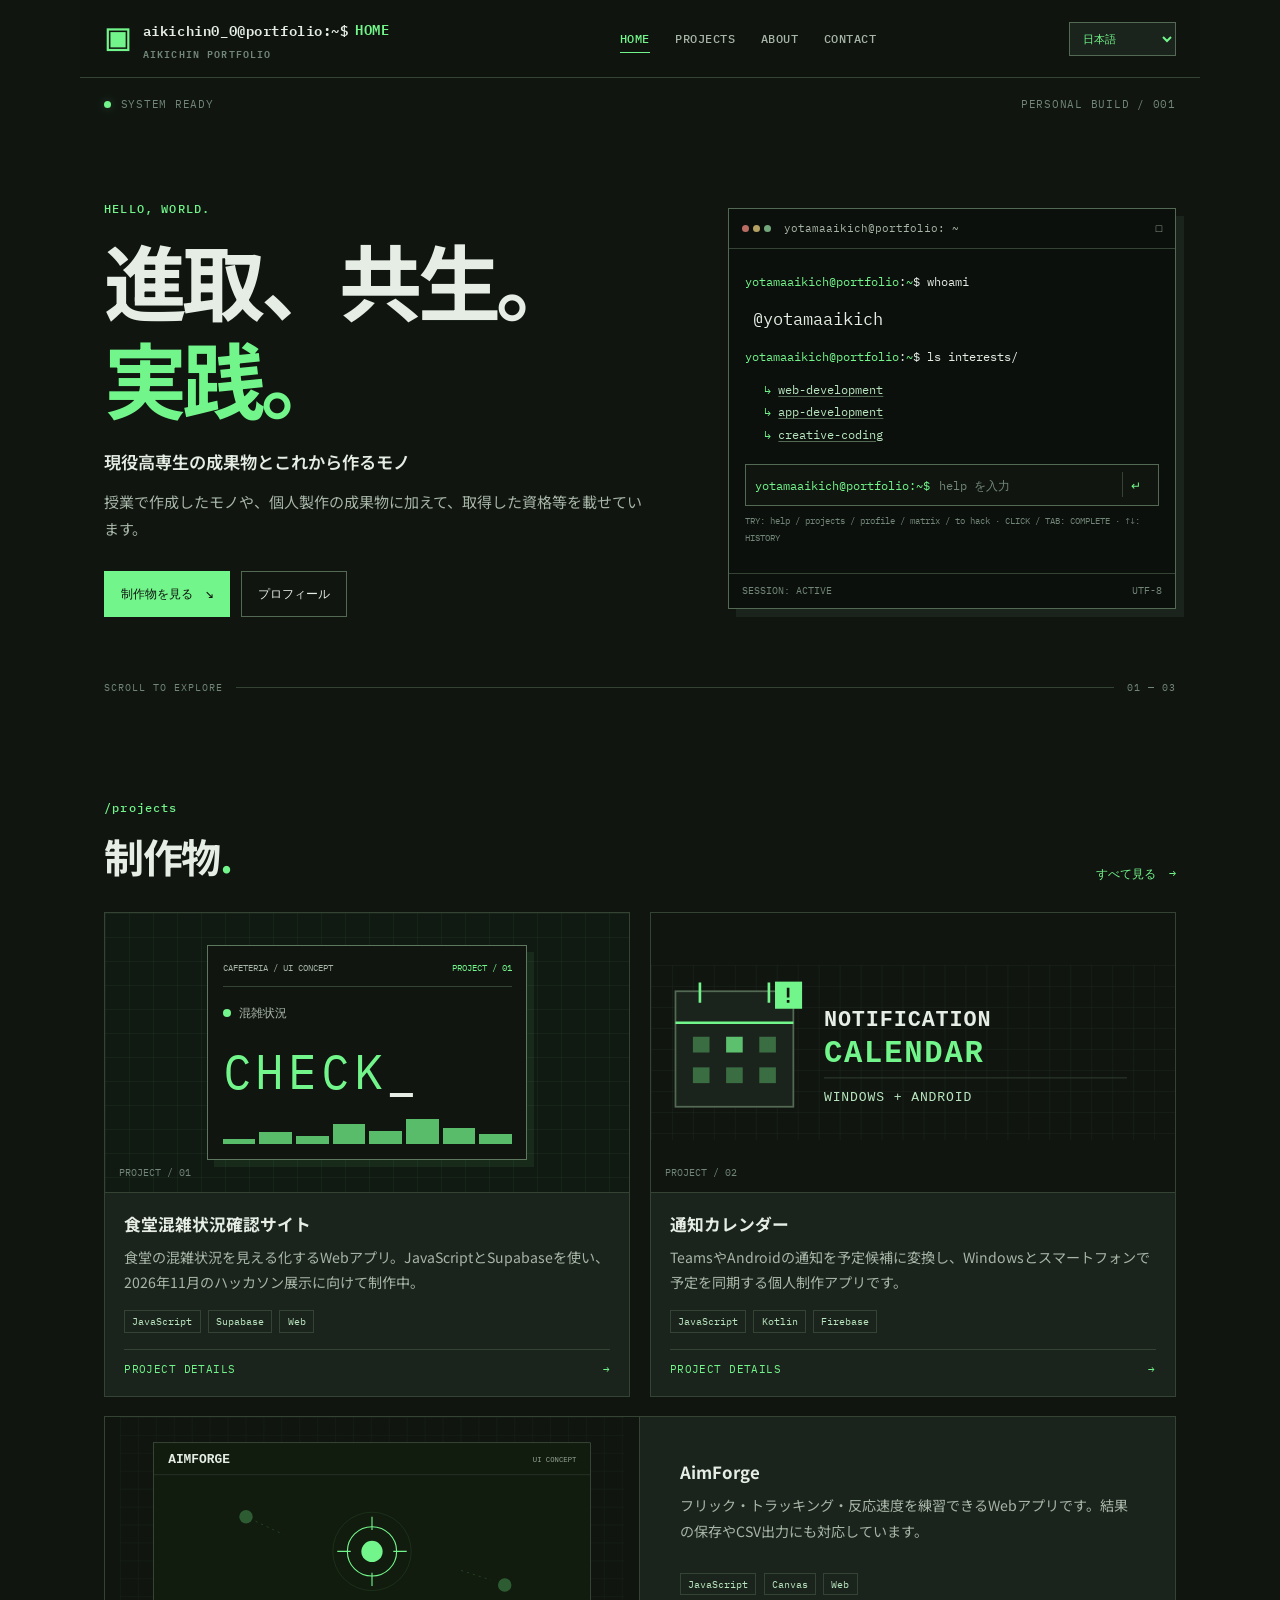
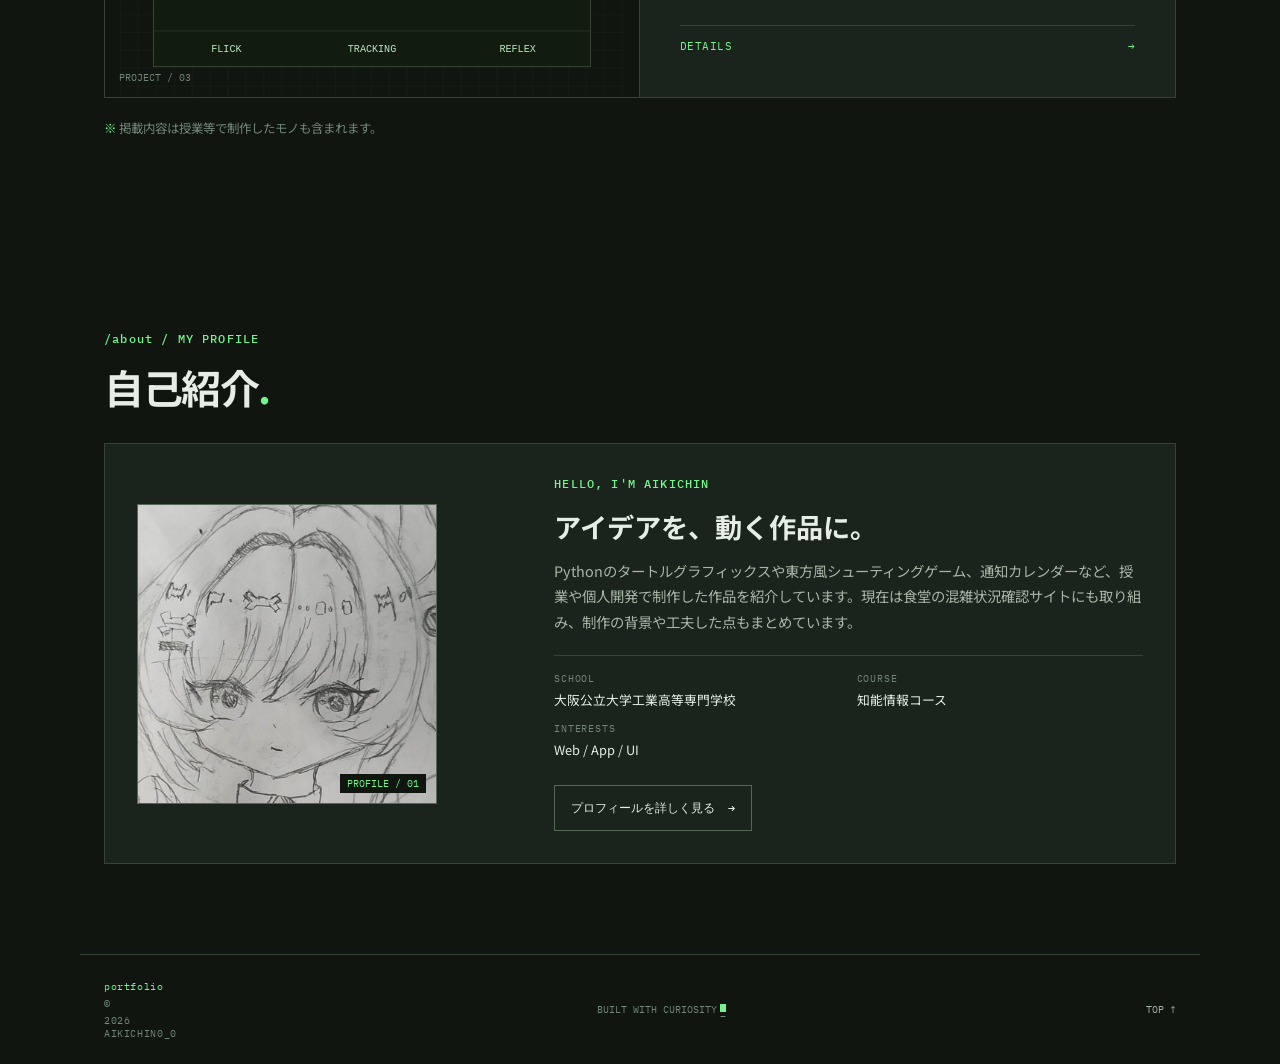
==== index.html @ b062deb5 "Add AimForge project and header command suggestions" ====
<!doctype html>
<html lang="ja">
<head>
  <meta charset="utf-8">
  <meta name="viewport" content="width=device-width, initial-scale=1">
  <meta name="theme-color" content="#101510">
  <meta name="description" content="あいきちんのポートフォリオ。Webサイトやアプリの制作物、プロフィール、これまでの活動を紹介します。">
  <title>HOME — AIKICHIN PORTFOLIO</title>
  <link rel="stylesheet" href="style.css?v=20261024-aimforge-menu1">
  <script src="script.js?v=20261024-aimforge-menu1" defer></script>
</head>
<body>
  <div class="startup-screen" id="startup-screen" aria-label="Windows startup animation" data-no-translate>
    <div class="startup-window">
      <div class="startup-titlebar"><span class="startup-title-icon" aria-hidden="true">▣</span><span>AIKICHIN PORTFOLIO STARTUP</span><span class="startup-title-version">PERSONAL BUILD 001</span></div>
      <div class="startup-content">
        <div class="startup-mark" aria-hidden="true">▣</div>
        <div><p class="startup-heading">Starting Windows<span aria-hidden="true">...</span></p><p class="startup-subheading">INITIALIZING PERSONAL PORTFOLIO</p></div>
      </div>
      <p class="startup-progress-label" role="status" aria-live="polite">Loading profile and projects...</p>
      <div class="startup-progress" role="progressbar" aria-label="Starting the site"><span></span></div>
      <div class="startup-bottom"><span>SYSTEM STARTUP / 001</span><button class="startup-skip" type="button" data-startup-skip>Skip startup</button></div>
    </div>
  </div>
  <a class="skip-link" href="#main">本文へスキップ</a>
  <header class="site-header">
    <div class="brand">
      <a class="brand-mark" href="index.html" aria-label="AIKICHIN PORTFOLIO ホーム">▣</a>
      <div class="brand-text">
        <div class="brand-command-line">
          <a class="brand-prompt" href="index.html">aikichin0_0@portfolio:~$</a>
          <form class="header-command-form" action="projects.html">
            <input class="header-command" name="page" type="text" value="HOME" aria-label="ページ名を入力してEnterで移動" title="HOME / PROJECTS / ABOUT / CONTACT + Enter" autocomplete="off" autocapitalize="none" spellcheck="false" enterkeyhint="go">
            <span class="header-command-feedback" role="status" data-no-translate hidden></span>
          </form>
        </div>
        <a class="brand-sub" href="index.html">AIKICHIN PORTFOLIO</a>
      </div>
    </div>
    <button class="menu-toggle" type="button" aria-expanded="false" aria-controls="site-nav">MENU <span aria-hidden="true">＋</span></button>
    <nav class="site-nav" id="site-nav" aria-label="メインナビゲーション">
      <a class="active" href="index.html">HOME</a>
      <a href="projects.html">PROJECTS</a>
      <a href="about.html">ABOUT</a>
      <a href="contact.html">CONTACT</a>
    </nav>
  </header>

  <main id="main" tabindex="-1">
    <section class="hero section-wrap">
      <div class="hero-meta">
        <span class="status-dot"></span><span>SYSTEM READY</span>
        <span class="meta-spacer"></span><span>PERSONAL BUILD / 001</span>
      </div>
      <div class="hero-grid">
        <div class="hero-copy">
          <p class="eyebrow">HELLO, WORLD.</p>
          <h1>進取、共生。<br><span class="accent">実践。</span></h1>
          <p class="hero-lead">現役高専生の成果物とこれから作るモノ</p>
          <p class="hero-text">授業で作成したモノや、個人製作の成果物に加えて、取得した資格等を載せています。
          </p>
          <div class="hero-actions">
            <a class="button button-primary" href="projects.html">制作物を見る <span aria-hidden="true">↘</span></a>
            <a class="button button-quiet" href="about.html">プロフィール</a>
          </div>
        </div>
        <aside class="terminal-card" aria-label="プロフィール情報">
          <div class="window-bar">
            <span class="window-dots" aria-hidden="true"><i></i><i></i><i></i></span>
            <span>yotamaaikich@portfolio: ~</span>
            <span class="window-symbol">□</span>
          </div>
          <div class="terminal-body">
            <p><span class="prompt">yotamaaikich@portfolio</span>:<span class="path">~</span>$ whoami</p>
            <p class="terminal-output handle-name">@yotamaaikich</p>
            <p><span class="prompt">yotamaaikich@portfolio</span>:<span class="path">~</span>$ ls interests/</p>
            <ul class="terminal-list">
              <li><a href="#project-cafeteria">web-development</a></li>
              <li><a href="#project-notification-calendar">app-development</a></li>
              <li><a href="#profile">creative-coding</a></li>
            </ul>
            <form class="terminal-command" data-terminal-form autocomplete="off">
              <label class="sr-only" for="terminal-command-input">ターミナルコマンド</label>
              <span class="terminal-command-prompt"><span class="prompt">yotamaaikich@portfolio</span>:<span class="path">~</span>$</span>
              <input id="terminal-command-input" class="terminal-input" name="command" type="text" maxlength="24" spellcheck="false" autocapitalize="off" aria-describedby="terminal-command-hint" placeholder="help を入力">
              <button class="terminal-submit" type="submit" aria-label="コマンドを実行">↵</button>
            </form>
            <p class="terminal-command-hint" id="terminal-command-hint">TRY: help / projects / profile / matrix / to hack · CLICK / TAB: COMPLETE · ↑↓: HISTORY</p>
            <div class="terminal-response" data-terminal-response aria-live="polite" aria-atomic="true" hidden></div>
          </div>
          <div class="terminal-foot"><span>SESSION: ACTIVE</span><span>UTF-8</span></div>
        </aside>
      </div>
      <div class="hero-bottomline"><span>SCROLL TO EXPLORE</span><span class="line"></span><span>01 — 03</span></div>
    </section>

    <section class="section-wrap section-block" id="projects">
      <div class="section-heading">
        <div><p class="eyebrow">/projects</p><h2>制作物<span class="heading-period">.</span></h2></div>
        <a class="text-link" href="projects.html">すべて見る <span aria-hidden="true">→</span></a>
      </div>
      <div class="project-grid">
        <article class="project-card" id="project-cafeteria">
          <a class="project-visual visual-cafeteria" href="project-cafeteria.html" aria-label="食堂混雑状況確認サイトの詳細">
            <div class="mini-window">
              <div class="mini-window-top"><span>CAFETERIA / UI CONCEPT</span><span>PROJECT / 01</span></div>
              <div class="mini-status"><span class="mini-light"></span><span>混雑状況</span></div>
              <div class="mini-big">CHECK<span>_</span></div>
              <div class="mini-bars"><i></i><i></i><i></i><i></i><i></i><i></i><i></i><i></i></div>
            </div>
            <span class="visual-index">PROJECT / 01</span>
          </a>
          <div class="project-card-body">
            <div class="card-title-row"><h3>食堂混雑状況確認サイト</h3></div>
            <p>食堂の混雑状況を見える化するWebアプリ。JavaScriptとSupabaseを使い、2026年11月のハッカソン展示に向けて制作中。</p>
            <div class="tag-row"><span>JavaScript</span><span>Supabase</span><span>Web</span></div>
            <a class="card-more" href="project-cafeteria.html">PROJECT DETAILS <span aria-hidden="true">→</span></a>
          </div>
        </article>
        <article class="project-card" id="project-notification-calendar">
          <a class="project-visual visual-notification-calendar" href="project-notification-calendar.html" aria-label="通知カレンダーの詳細">
            <picture class="notification-calendar-picture">
              <source media="(max-width: 560px)" srcset="images/notification-calendar-card-mobile.svg">
              <img class="notification-calendar-art" src="images/notification-calendar-card.svg?v=pc2" alt="Teams・Chrome・Androidの通知から予定候補を作り、PCとスマートフォンで同期する通知カレンダー">
            </picture>
            <span class="visual-index">PROJECT / 02</span>
          </a>
          <div class="project-card-body">
            <div class="card-title-row"><h3>通知カレンダー</h3></div>
            <p>TeamsやAndroidの通知を予定候補に変換し、Windowsとスマートフォンで予定を同期する個人制作アプリです。</p>
            <div class="tag-row"><span>JavaScript</span><span>Kotlin</span><span>Firebase</span></div>
            <a class="card-more" href="project-notification-calendar.html">PROJECT DETAILS <span aria-hidden="true">→</span></a>
          </div>
        </article>
        <article class="project-card featured-project" id="project-aimforge">
          <a class="project-visual visual-aimforge" href="project-aimforge.html" aria-label="AimForgeの詳細">
            <img class="aimforge-art" src="images/aimforge.svg" alt="的と照準、3つの練習モードを示すAimForgeのSVGイメージ">
            <span class="visual-index">PROJECT / 03</span>
          </a>
          <div class="project-card-body"><div class="card-title-row"><h3>AimForge</h3></div><p>フリック・トラッキング・反応速度を練習できるWebアプリです。結果の保存やCSV出力にも対応しています。</p><div class="tag-row"><span>JavaScript</span><span>Canvas</span><span>Web</span></div><a class="card-more" href="project-aimforge.html">DETAILS <span aria-hidden="true">→</span></a></div>
        </article>
      </div>
      <p class="note-line"><span aria-hidden="true">※</span> 掲載内容は授業等で制作したモノも含まれます。</p>
    </section>

    <section class="section-wrap section-block profile-summary" id="profile">
      <div class="section-heading"><div><p class="eyebrow">/about / MY PROFILE</p><h2>自己紹介<span class="heading-period">.</span></h2></div></div>
      <div class="profile-card">
        <div class="profile-card-avatar"><img src="images/profile-icon.jpg" alt="あいきちのプロフィールアイコン"><span>PROFILE / 01</span></div>
        <div class="profile-card-content">
          <p class="eyebrow">HELLO, I'M AIKICHIN</p>
          <h3>アイデアを、動く作品に。</h3>
          <p>Pythonのタートルグラフィックスや東方風シューティングゲーム、通知カレンダーなど、授業や個人開発で制作した作品を紹介しています。現在は食堂の混雑状況確認サイトにも取り組み、制作の背景や工夫した点もまとめています。</p>
          <dl class="profile-facts">
            <div><dt>SCHOOL</dt><dd>大阪公立大学工業高等専門学校</dd></div>
            <div><dt>COURSE</dt><dd>知能情報コース</dd></div>
            <div><dt>INTERESTS</dt><dd>Web / App / UI</dd></div>
          </dl>
          <a class="button button-outline" href="about.html">プロフィールを詳しく見る <span aria-hidden="true">→</span></a>
        </div>
      </div>
    </section>
  </main>

  <footer class="site-footer">
    <a class="footer-brand" href="index.html">portfolio<span>© <span data-year></span> AIKICHIN0_0</span></a>
    <p>BUILT WITH CURIOSITY<span class="footer-cursor">_</span></p>
    <a href="#main" class="back-top">TOP ↑</a>
  </footer>
</body>
</html>
---- style.css ----
@import url('https://fonts.googleapis.com/css2?family=IBM+Plex+Mono:wght@400;500;600;700&family=Noto+Sans+JP:wght@400;500;600;700&display=swap');

:root {
  color-scheme: dark;
  --bg: #101510;
  --panel: #1b241c;
  --panel-raised: #202b21;
  --line: #344334;
  --line-bright: #536953;
  --green: #72f58a;
  --green-soft: #b9e6bf;
  --text: #e5ede5;
  --muted: #a7b5a7;
  --dim: #718678;
  --mono: "IBM Plex Mono", "Consolas", monospace;
  --sans: "Noto Sans JP", system-ui, sans-serif;
  --max: 1120px;
}
* { box-sizing: border-box; }
html { scroll-behavior: smooth; scroll-padding-top: var(--header-offset, 90px); }
body { margin: 0; background: var(--bg); color: var(--text); font-family: var(--sans); line-height: 1.8; font-size: 16px; }
a { color: inherit; text-decoration: none; }
a:focus-visible, button:focus-visible { outline: 2px solid var(--green); outline-offset: 4px; }
::selection { background: var(--green); color: var(--bg); }
.skip-link { position: absolute; left: 1rem; top: -100px; z-index: 200; background: var(--green); color: var(--bg); padding: .5rem .8rem; }
.skip-link:focus-visible { top: 1rem; }
.sr-only { position: absolute; width: 1px; height: 1px; padding: 0; margin: -1px; overflow: hidden; clip: rect(0, 0, 0, 0); white-space: nowrap; border: 0; }
.site-header { position: sticky; top: 0; z-index: 100; min-height: 78px; max-width: var(--max); margin: 0 auto; padding: 1rem 24px; display: flex; align-items: center; justify-content: space-between; gap: 2rem; border-bottom: 1px solid var(--line); background: #101510f5; backdrop-filter: blur(12px); }
.brand { display: inline-flex; align-items: center; gap: .7rem; font: 600 .9rem/1.25 var(--mono); letter-spacing: .04em; white-space: nowrap; }
.brand-mark { color: var(--green); font-size: 1.7rem; }
.brand-sub { display: block; margin-top: .35rem; color: var(--dim); font-size: .6rem; letter-spacing: .12em; }
.brand-text { min-width: 0; }
.brand-command-line { display: flex; align-items: center; gap: .45em; }
.brand-prompt { flex-shrink: 0; }
.header-command-form { position: relative; min-width: 0; margin: 0; }
.header-command { display: block; width: 9ch; min-width: 0; max-width: 100%; padding: .15em 0; border: 0; border-bottom: 1px solid transparent; border-radius: 0; background: transparent; color: var(--green); caret-color: var(--green); font: inherit; letter-spacing: inherit; text-transform: uppercase; }
.header-command:hover { border-bottom-color: var(--line-bright); }
.header-command:focus { outline: 0; border-bottom-color: var(--green); }
.header-command[aria-invalid="true"] { border-bottom-color: #ff8585; }
.header-command-feedback { position: absolute; top: calc(100% + .6rem); right: 0; z-index: 1; width: min(260px, 60vw); padding: .7rem; border: 1px solid var(--line-bright); background: var(--bg); color: var(--text); font: .7rem/1.6 var(--mono); white-space: normal; overflow-wrap: anywhere; }
.header-command-panel { position: absolute; top: 100%; inset-inline: 0; padding: .85rem 1rem .65rem; border: 1px solid var(--line-bright); background: var(--bg); box-shadow: 0 12px 24px #0005; }
.header-command-panel[hidden] { display: none; }
.header-command-list { display: grid; grid-template-columns: repeat(4, minmax(0, 1fr)); gap: .45rem; max-height: min(300px, 45dvh); overflow-y: auto; }
.header-command-option { min-width: 0; min-height: 44px; padding: .7rem; text-align: left; border: 1px solid var(--line); background: var(--panel); color: var(--green-soft); cursor: pointer; font: .75rem var(--mono); overflow-wrap: anywhere; }
.header-command-option:hover, .header-command-option[aria-selected="true"] { border-color: var(--green); color: var(--green); background: #243527; }
.header-command-tip { margin: .6rem 0 0; color: var(--dim); font: .6rem var(--mono); }
.header-command-empty { margin: .25rem 0; color: var(--muted); font: .75rem/1.6 var(--mono); }
.visual-aimforge { width: 100%; min-width: 0; padding: 0; background: var(--bg); }
.aimforge-art { position: absolute; inset: 0; display: block; width: 100%; height: 100%; object-fit: contain; }
.aimforge-preview { margin: 0; min-width: 0; }
.aimforge-preview img { display: block; width: 100%; height: auto; border: 1px solid var(--line); }
.aimforge-preview figcaption { margin-top: .6rem; color: var(--dim); font-size: .75rem; }
@media (max-width: 560px) { .header-command-list { grid-template-columns: repeat(2, minmax(0, 1fr)); } }
.site-nav { display: flex; align-items: center; gap: clamp(.8rem, 2vw, 1.8rem); }
.site-nav a { color: var(--muted); font: 500 .73rem var(--mono); letter-spacing: .04em; padding: .4rem 0; border-bottom: 1px solid transparent; }
.site-nav a:hover, .site-nav a.active { color: var(--green); border-color: var(--green); }
.menu-toggle { display: none; }
.section-wrap { width: min(var(--max), 100%); margin-inline: auto; padding-inline: 24px; }
.hero { padding-top: 1.2rem; }
.hero-meta, .page-meta { display: flex; align-items: center; gap: .6rem; color: var(--dim); font: .68rem var(--mono); letter-spacing: .07em; }
.status-dot { width: 7px; height: 7px; border-radius: 50%; background: var(--green); box-shadow: 0 0 10px #72f58a45; }
.meta-spacer { flex: 1; }
.hero-grid { display: grid; grid-template-columns: 1.1fr .9fr; gap: clamp(2rem, 6vw, 5rem); align-items: center; padding: clamp(3rem, 7vw, 6rem) 0 4rem; }
.eyebrow { color: var(--green); font: 500 .73rem var(--mono); letter-spacing: .1em; margin: 0 0 .9rem; }
h1, h2, h3, p { margin-top: 0; }
h1 { margin-bottom: 1.2rem; font-size: clamp(2.8rem, 6.5vw, 5.2rem); line-height: 1.18; letter-spacing: -.055em; font-weight: 700; }
h2 { font-size: clamp(1.7rem, 3.5vw, 2.5rem); line-height: 1.35; letter-spacing: -.035em; margin-bottom: 1rem; }
h3 { font-size: 1.05rem; line-height: 1.5; margin-bottom: .6rem; }
.accent, .heading-period { color: var(--green); }
.hero-lead { font-size: 1.08rem; font-weight: 600; margin-bottom: .7rem; }
.hero-text { max-width: 34rem; color: var(--muted); font-size: .94rem; }
.hero-actions { display: flex; flex-wrap: wrap; gap: .7rem; margin-top: 1.8rem; }
.button { display: inline-flex; align-items: center; justify-content: center; gap: .8rem; min-height: 46px; padding: .65rem 1rem; border: 1px solid var(--line-bright); font: 500 .78rem var(--mono); transition: background .18s ease, color .18s ease, border-color .18s ease; }
.button-primary { color: var(--bg); background: var(--green); border-color: var(--green); }
.button-primary:hover { background: var(--green-soft); }
.button-quiet:hover, .button-outline:hover { color: var(--green); border-color: var(--green); }
.button-outline { white-space: nowrap; }
.terminal-card { position: relative; overflow: hidden; border: 1px solid var(--line-bright); background: #0c100d; box-shadow: 8px 8px 0 #1b241c; font-family: var(--mono); font-size: .77rem; }
.window-bar { min-height: 40px; display: flex; align-items: center; gap: .8rem; padding: .5rem .8rem; border-bottom: 1px solid var(--line); color: var(--muted); font-size: .67rem; }
.window-dots { display: flex; gap: 4px; }
.window-dots i { display: block; width: 7px; height: 7px; border-radius: 50%; background: var(--line-bright); }
.window-dots i:first-child { background: #b96c62; }
.window-dots i:nth-child(2) { background: #b5a263; }
.window-dots i:nth-child(3) { background: #72a77c; }
.window-symbol { margin-left: auto; }
.terminal-body { padding: 1.3rem 1rem 1rem; min-height: 235px; }
.terminal-body p { margin-bottom: .7rem; overflow-wrap: anywhere; }
.prompt, .path { color: var(--green); }
.terminal-output { padding-left: .5rem; color: var(--text); font-size: 1.05rem; }
.terminal-list { list-style: none; margin: .3rem 0 1.2rem; padding-left: 1.2rem; color: var(--muted); }
.terminal-list li::before { content: "↳ "; color: var(--green); }
.terminal-list a { color: var(--green-soft); text-decoration: underline; text-decoration-color: var(--line-bright); text-underline-offset: .2em; }
.terminal-list a:hover { color: var(--green); text-decoration-color: var(--green); }
.terminal-command { display: flex; align-items: center; gap: .55rem; min-width: 0; margin: 0; padding: .4rem .55rem; border: 1px solid var(--line-bright); background: #101510; color: var(--green); white-space: nowrap; transition: border-color .18s ease, box-shadow .18s ease; }
.terminal-command:focus-within { border-color: var(--green); box-shadow: 0 0 0 2px #72f58a18; }
.terminal-command-prompt { flex: 0 0 auto; }
.terminal-input { flex: 1; width: 1ch; min-width: 0; padding: .15rem 0; border: 0; border-radius: 0; outline: 0; background: transparent; color: var(--text); font: inherit; caret-color: var(--green); }
.terminal-input::placeholder { color: var(--dim); opacity: 1; }
.terminal-submit { flex: 0 0 auto; min-width: 1.7rem; padding: .1rem .3rem; border: 0; border-left: 1px solid var(--line); background: transparent; color: var(--green); font: inherit; cursor: pointer; }
.terminal-submit:hover { color: var(--text); background: #72f58a16; }
.terminal-command-hint { margin: .45rem 0 0; color: var(--dim); font-size: .58rem; }
.terminal-command-suggestions { display: flex; flex-wrap: wrap; gap: .35rem; margin-top: .35rem; padding: .45rem .6rem; border-left: 1px solid var(--line-bright); background: #101510; color: var(--green-soft); font: .62rem/1.6 var(--mono); overflow-wrap: anywhere; }
.terminal-command-suggestions[hidden] { display: none; }
.terminal-suggestion-option { padding: .25rem .45rem; border: 1px solid var(--line); background: #0c100d; color: var(--green-soft); font: inherit; cursor: pointer; }
.terminal-suggestion-option:hover, .terminal-suggestion-option:focus-visible, .terminal-suggestion-option[aria-current="true"] { border-color: var(--green); color: var(--green); background: #72f58a12; }
.terminal-response { margin-top: .55rem; color: var(--green-soft); font-size: .68rem; }
.terminal-response p { margin: .2rem 0; }
.terminal-response .terminal-echo { color: var(--dim); }
.terminal-response .terminal-result-line { animation: terminal-output-in .28s ease-out both; }
.terminal-command input:disabled, .terminal-command button:disabled { opacity: .55; cursor: wait; }
.terminal-card.is-matrix { box-shadow: 0 0 0 1px var(--green), 0 0 24px #72f58a55, 8px 8px 0 #1b241c; animation: terminal-flicker .12s steps(2, end) 5; }
.terminal-card.is-matrix::after { content: ""; position: absolute; z-index: 2; inset: 0 0 auto; height: 22%; pointer-events: none; background: linear-gradient(transparent, #72f58a35, transparent); animation: terminal-scan .9s linear; }
.terminal-jump-highlight { outline: 1px solid var(--green); outline-offset: 4px; animation: terminal-target-pulse 1.4s ease-out both; }
.scroll-progress { position: fixed; z-index: 950; inset: 0 auto auto 0; width: 100%; height: 3px; transform: scaleX(0); transform-origin: left center; background: var(--green); box-shadow: 0 0 10px #72f58a99; opacity: 0; pointer-events: none; transition: opacity .18s ease; }
.scroll-progress.is-visible { opacity: 1; }
.reveal-on-scroll { opacity: 0; transform: translateY(18px); transition: opacity .62s ease var(--reveal-delay, 0ms), transform .62s cubic-bezier(.2,.7,.2,1) var(--reveal-delay, 0ms); }
.reveal-on-scroll.is-revealed { opacity: 1; transform: translateY(0); }
@keyframes terminal-output-in { from { opacity: 0; transform: translateY(4px); } to { opacity: 1; transform: translateY(0); } }
@keyframes terminal-flicker { 50% { opacity: .72; } }
@keyframes terminal-scan { to { transform: translateY(460%); } }
@keyframes terminal-target-pulse { 0% { box-shadow: 0 0 0 0 #72f58a55; } 100% { box-shadow: 0 0 0 18px transparent; } }
.developer-simulation { position: fixed; z-index: 1200; inset: 0; display: grid; place-items: stretch; padding: 0; overflow: auto; background: #030805f5; color: #9dffae; font: clamp(.72rem, 1.2vw, .92rem)/1.7 var(--mono); animation: dev-overlay-in .2s ease-out both; }
.developer-simulation::after { content: ""; position: absolute; inset: 0; pointer-events: none; opacity: .13; background: repeating-linear-gradient(to bottom, transparent 0 3px, #72f58a 4px); }
.developer-simulation-window { position: relative; display: flex; flex-direction: column; width: 100%; min-height: 100vh; min-height: 100svh; border: 1px solid #72f58a66; background: radial-gradient(ellipse at 50% 45%, #102115 0%, #07100a 72%); box-shadow: inset 0 0 100px #72f58a0b; }
.developer-simulation-bar { display: flex; justify-content: space-between; gap: 1rem; padding: .9rem clamp(1rem, 3vw, 2.5rem); border-bottom: 1px solid #72f58a55; color: #72f58a; font-size: .7rem; letter-spacing: .08em; }
.developer-simulation-body { display: flex; flex: 1; flex-direction: column; justify-content: center; width: min(1100px, 100%); margin: 0 auto; padding: clamp(1.25rem, 6vw, 5rem); }
.developer-simulation-label, .developer-simulation-status { color: #78977d; font-size: .62rem; letter-spacing: .08em; }
.developer-simulation-grid { display: grid; grid-template-columns: minmax(150px, .65fr) 2fr; gap: clamp(1rem, 4vw, 3rem); margin: clamp(1.2rem, 4vw, 2.5rem) 0; }
.developer-simulation-sidebar { display: flex; flex-direction: column; gap: .8rem; padding: 1.1rem; border: 1px solid #72f58a35; color: #78977d; font-size: .72rem; }
.developer-simulation-sidebar span { margin-bottom: .7rem; color: #72f58a; font-size: .62rem; letter-spacing: .1em; }
.developer-simulation-sidebar b { font-weight: 400; }
.developer-simulation-main { min-height: 250px; padding: clamp(1rem, 3vw, 2rem); border: 1px solid #72f58a40; background: #03080585; }
.developer-simulation-log { min-height: 190px; padding: .8rem 0; }
.developer-simulation-log p { margin: .55rem 0; color: #b7e8be; animation: terminal-output-in .2s ease-out both; }
.developer-simulation-log p::first-letter { color: #72f58a; }
.developer-simulation-progress { height: 6px; overflow: hidden; background: #17251a; }
.developer-simulation-progress span { display: block; width: 100%; height: 100%; transform: scaleX(0); transform-origin: left; background: linear-gradient(90deg, #237b38, #72f58a); animation: developer-progress 4.5s linear both; box-shadow: 0 0 12px #72f58a; }
.developer-simulation-success { padding: 1rem 0; color: #72f58a; font-size: clamp(1.25rem, 4vw, 2.5rem); font-weight: 700; text-shadow: 0 0 18px #72f58a75; animation: terminal-output-in .35s ease-out both; }
.developer-simulation-status { margin: .7rem 0 0; }
.developer-simulation-footer { display: flex; justify-content: space-between; gap: 1rem; padding: .8rem clamp(1rem, 3vw, 2.5rem); border-top: 1px solid #72f58a35; color: #78977d; font-size: .6rem; letter-spacing: .08em; }
.developer-simulation.is-closing { animation: dev-overlay-out .24s ease-in both; }
@keyframes developer-progress { to { transform: scaleX(1); } }
@keyframes dev-overlay-in { from { opacity: 0; } to { opacity: 1; } }
@keyframes dev-overlay-out { to { opacity: 0; } }
@media (max-width: 600px) { .developer-simulation-grid { grid-template-columns: 1fr; }.developer-simulation-sidebar { display: grid; grid-template-columns: repeat(2, 1fr); }.developer-simulation-sidebar span { grid-column: 1 / -1; }.developer-simulation-main { min-height: 230px; }.developer-simulation-footer { flex-wrap: wrap; } }
.cursor, .footer-cursor { display: inline-block; width: .55em; height: 1em; vertical-align: -.16em; background: var(--green); animation: blink 1.1s steps(2, start) infinite; }
@keyframes blink { to { visibility: hidden; } }
.terminal-foot { display: flex; justify-content: space-between; padding: .5rem .8rem; border-top: 1px solid var(--line); color: var(--dim); font-size: .62rem; }
.hero-bottomline { display: flex; align-items: center; gap: .8rem; color: var(--dim); font: .62rem var(--mono); letter-spacing: .1em; padding-bottom: 1rem; }
.hero-bottomline .line { height: 1px; flex: 1; background: var(--line); }
.section-block { padding-top: clamp(3.5rem, 7vw, 6rem); padding-bottom: clamp(3.5rem, 7vw, 6rem); }
.section-heading { display: flex; align-items: end; justify-content: space-between; gap: 1rem; margin-bottom: 1.8rem; }
.section-heading h2 { margin-bottom: 0; }
.text-link { color: var(--green); font: .75rem var(--mono); white-space: nowrap; }
.text-link span { margin-left: .4rem; }
.project-grid { display: grid; grid-template-columns: repeat(2, minmax(0, 1fr)); gap: 1.2rem; }
.project-card { min-width: 0; border: 1px solid var(--line); background: var(--panel); transition: border-color .2s ease, transform .2s ease; }
.project-card:hover { border-color: var(--line-bright); transform: translateY(-3px); }
.project-visual { position: relative; display: flex; min-height: 260px; align-items: center; justify-content: center; padding: 1.5rem; overflow: hidden; border-bottom: 1px solid var(--line); }
.project-console-preview { position: absolute; z-index: 3; inset: 0; display: flex; flex-direction: column; justify-content: center; gap: .65rem; padding: clamp(1rem, 4vw, 2.2rem); overflow: auto; background: #07100af2; color: var(--text); font: clamp(.68rem, 1.4vw, .82rem)/1.5 var(--mono); opacity: 0; visibility: hidden; transform: translateY(8px); transition: opacity .2s ease, transform .2s ease, visibility .2s ease; pointer-events: none; }
.project-console-preview span { max-width: 100%; overflow-wrap: anywhere; }
.project-console-label, .project-console-action { color: var(--green); font-size: .65em; letter-spacing: .08em; }
.project-console-action { margin-top: .45rem; }
.project-card:hover .project-console-preview, .project-card:focus-within .project-console-preview, .project-card.show-console .project-console-preview { opacity: 1; visibility: visible; transform: translateY(0); }
.project-console-toggle { display: none; margin-top: .7rem; padding: .4rem .55rem; border: 1px solid var(--line-bright); background: transparent; color: var(--green); font: .62rem var(--mono); cursor: pointer; }
.project-console-toggle:hover, .project-console-toggle:focus-visible { border-color: var(--green); background: #72f58a12; }
.visual-cafeteria { height: 280px; background-color: #111a12; background-image: linear-gradient(#26362855 1px, transparent 1px), linear-gradient(90deg, #26362855 1px, transparent 1px); background-size: 24px 24px; }
.visual-notification-calendar { width: 100%; min-width: 0; height: 280px; min-height: 260px; padding: 0; background: #101510; }
.notification-calendar-picture { position: absolute; inset: 0; display: block; }
.notification-calendar-art { display: block; width: 100%; height: 100%; object-fit: contain; }
.visual-colab { padding: 0; background: #e5ffe2; }
.coursework-art { display: block; width: 100%; height: auto; min-height: 260px; object-fit: cover; }
.gameplay-art { display: block; width: 100%; height: auto; max-height: 320px; object-fit: contain; background: #050505; }
.classwork-section { margin-top: 3rem; padding-top: 2rem; border-top: 1px solid var(--line); }
.classwork-section .section-heading { margin-bottom: 1rem; }
.mini-window { width: min(100%, 320px); padding: .9rem; border: 1px solid #5d785f; background: #101510; box-shadow: 7px 7px 0 #72f58a13; font-family: var(--mono); }
.mini-window-top { display: flex; justify-content: space-between; gap: .5rem; color: var(--muted); font-size: .55rem; border-bottom: 1px solid var(--line); padding-bottom: .6rem; }
.mini-window-top span:last-child { color: var(--green); }
.mini-status { display: flex; align-items: center; gap: .5rem; margin-top: 1rem; color: var(--muted); font-size: .72rem; }
.mini-light { width: 8px; height: 8px; border-radius: 50%; background: var(--green); }
.mini-big { margin: .3rem 0; font-size: clamp(2rem, 5vw, 3rem); color: var(--green); letter-spacing: .08em; }
.mini-big span { color: var(--text); }
.mini-bars { display: flex; align-items: end; gap: 4px; height: 25px; }
.mini-bars i { flex: 1; background: var(--green); opacity: .75; }
.mini-bars i:nth-child(1) { height: 20%; }.mini-bars i:nth-child(2) { height: 50%; }.mini-bars i:nth-child(3) { height: 35%; }.mini-bars i:nth-child(4) { height: 80%; }.mini-bars i:nth-child(5) { height: 55%; }.mini-bars i:nth-child(6) { height: 100%; }.mini-bars i:nth-child(7) { height: 65%; }.mini-bars i:nth-child(8) { height: 42%; }
.visual-index { position: absolute; bottom: .8rem; left: .9rem; color: var(--dim); font: .6rem var(--mono); }
.project-card-body { padding: 1.2rem; }
.card-title-row { display: flex; align-items: start; justify-content: space-between; gap: .8rem; }.card-title-row h2, .card-title-row h3 { margin-bottom: .5rem; }
.project-card-body > p { color: var(--muted); font-size: .88rem; min-height: 3.2em; }
.project-card-body > .notebook-file { min-height: 0; margin: -.65rem 0 .65rem; color: var(--dim); font: .65rem var(--mono); }
.tag-row { display: flex; flex-wrap: wrap; gap: .45rem; margin: .9rem 0; }
.tag-row span { display: inline-block; padding: .2rem .45rem; border: 1px solid var(--line); color: var(--green-soft); font: .65rem var(--mono); }
.card-more { display: flex; justify-content: space-between; align-items: center; border-top: 1px solid var(--line); margin-top: 1rem; padding-top: .8rem; color: var(--green); font: .67rem var(--mono); letter-spacing: .04em; }
.note-line { color: var(--dim); font-size: .78rem; margin-top: 1.2rem; }.note-line span { color: var(--green); }
.profile-card { display: grid; grid-template-columns: minmax(180px, .75fr) minmax(0, 1.25fr); align-items: center; gap: clamp(1.5rem, 5vw, 4rem); padding: clamp(1rem, 3vw, 2rem); border: 1px solid var(--line); background: var(--panel); }
.profile-card-avatar { position: relative; width: 100%; max-width: 300px; aspect-ratio: 1; border: 1px solid var(--line-bright); background: var(--bg); }
.profile-card-avatar img { display: block; width: 100%; height: 100%; object-fit: cover; }
.profile-card-avatar span { position: absolute; right: .6rem; bottom: .6rem; padding: .2rem .45rem; background: var(--bg); color: var(--green); font: .62rem var(--mono); }
.profile-card-content h3 { margin-bottom: .7rem; font-size: clamp(1.2rem, 2.5vw, 1.7rem); }
.profile-card-content > p:not(.eyebrow) { color: var(--muted); font-size: .9rem; }
.profile-facts { display: grid; grid-template-columns: repeat(2, minmax(0, 1fr)); gap: .7rem 1rem; margin: 1.2rem 0 1.5rem; padding-top: 1rem; border-top: 1px solid var(--line); }
.profile-facts div { min-width: 0; }
.profile-facts dt { color: var(--dim); font: .62rem var(--mono); letter-spacing: .08em; }
.profile-facts dd { margin: .2rem 0 0; font-size: .8rem; overflow-wrap: anywhere; }
.site-footer { max-width: var(--max); margin: 0 auto; padding: 1.5rem 24px; border-top: 1px solid var(--line); display: flex; align-items: center; justify-content: space-between; gap: 1rem; color: var(--dim); font: .65rem var(--mono); }
.footer-brand { color: var(--green); letter-spacing: .06em; }.footer-brand span { display: block; margin-top: .25rem; color: var(--dim); font-size: .6rem; }.site-footer p { margin: 0; }.footer-cursor { height: .8em; margin-left: .2rem; }.back-top { color: var(--muted); }
.page-hero { padding-top: clamp(3rem, 7vw, 5.5rem); padding-bottom: 2rem; border-bottom: 1px solid var(--line); }.page-hero h1 { font-size: clamp(2.6rem, 6vw, 4.8rem); }.page-hero > p:not(.eyebrow) { color: var(--muted); max-width: 42rem; }.page-meta { justify-content: space-between; padding-top: 1.5rem; margin-top: 1.5rem; border-top: 1px solid var(--line); }
.callout { display: flex; gap: .9rem; padding: 1rem; margin-top: 2rem; border: 1px solid var(--line); background: #151d16; }.callout-mark { display: grid; place-items: center; flex: 0 0 28px; height: 28px; color: var(--bg); background: var(--green); font: 600 .9rem var(--mono); }.callout p { color: var(--muted); margin: 0; font-size: .85rem; }.callout strong { color: var(--text); }
.detail-layout { display: grid; grid-template-columns: minmax(0, 1fr) 280px; gap: 2.5rem; align-items: start; }.detail-preview { min-height: 300px; display: grid; place-items: center; padding: 2rem; border: 1px solid var(--line); }.detail-preview .mini-window { width: min(100%, 440px); }.content-section { padding: 2.5rem 0; border-bottom: 1px solid var(--line); }.content-section h2 { font-size: 1.6rem; }.content-section p:not(.eyebrow) { color: var(--muted); }.feature-list { padding-left: 1.2rem; color: var(--muted); }.feature-list li { padding: .3rem 0; }.feature-list li::marker { color: var(--green); }.placeholder-note { padding-left: .8rem; border-left: 2px solid var(--line-bright); color: var(--dim) !important; font-size: .82rem; }
.notification-calendar-showcase { padding-bottom: 0; }
.notification-calendar-preview { min-height: 0; padding: 0; overflow: hidden; background: #101510; }
.notification-calendar-preview picture { display: block; width: 100%; }
.notification-calendar-preview img { display: block; width: 100%; height: auto; }
.app-flow-section { border-top: 1px solid var(--line); }
.app-flow-intro { max-width: 46rem; margin: -.3rem 0 1.4rem; color: var(--muted); }
.app-flow-grid { display: grid; grid-template-columns: repeat(4, minmax(0, 1fr)); gap: 1rem; }
.app-flow-card { min-width: 0; padding: .9rem; border: 1px solid var(--line); background: linear-gradient(145deg, #172018, #111711 70%); }
.app-flow-heading { display: flex; align-items: center; gap: .55rem; }
.app-flow-heading h3 { margin: 0; font-size: .9rem; }
.app-flow-number { display: grid; flex: 0 0 1.65rem; width: 1.65rem; height: 1.65rem; place-items: center; border-radius: 50%; background: var(--green); color: var(--bg); font: 600 .68rem var(--mono); }
.app-flow-card > p { min-height: 2.7em; margin: .5rem 0 .65rem; color: var(--muted); font-size: .74rem; line-height: 1.6; }
.app-flow-screen { display: block; width: min(100%, 240px); height: auto; margin: 0 auto; font-family: var(--sans); }
.app-flow-screen .device { fill: #0b100c; stroke: var(--line-bright); stroke-width: 2; }
.app-flow-screen .status { fill: var(--muted); font: 7px var(--mono); }
.app-flow-screen .status.light { fill: #e5ede5; }
.app-flow-screen .appbar { fill: #1b2b1d; }
.app-flow-screen .appbar-text { fill: var(--green); font-size: 11px; font-weight: 700; }
.app-flow-screen .ui-text { fill: var(--text); font-size: 9px; font-weight: 600; }
.app-flow-screen .ui-muted { fill: var(--muted); font-size: 8px; }
.app-flow-screen .tiny-muted { fill: var(--dim); font-size: 6.5px; }
.app-flow-screen .center { text-anchor: middle; }
.app-flow-screen .panel { fill: #141d15; stroke: #2b3b2c; stroke-width: 1; }
.app-flow-screen .button { fill: var(--green); }
.app-flow-screen .button-text { fill: var(--bg); font-size: 8px; font-weight: 700; }
.app-flow-screen .file-icon { fill: var(--green); font: 700 7px var(--mono); }
.app-flow-screen .divider { stroke: var(--line); stroke-width: 1; }
.app-flow-screen .field-label { fill: var(--muted); font-size: 7px; }
.app-flow-screen .file-outline { fill: none; stroke: var(--green); stroke-width: 3; stroke-linejoin: round; stroke-linecap: round; }
.app-flow-screen .spinner-bg { fill: none; stroke: var(--line); stroke-width: 6; }
.app-flow-screen .spinner { fill: none; stroke: var(--green); stroke-width: 6; stroke-linecap: round; }
.app-flow-screen .success { fill: var(--green); }
.app-flow-screen .check { fill: none; stroke: var(--bg); stroke-width: 4; stroke-linecap: round; stroke-linejoin: round; }
.app-flow-screen .calendar-grid { fill: var(--muted); font-size: 6px; }
.app-flow-screen .calendar-grid path { fill: none; stroke: var(--line); stroke-width: .8; }
.app-flow-screen .calendar-selected { fill: var(--green); }
.app-flow-screen .calendar-selected-text { fill: var(--bg); text-anchor: middle; font-size: 7px; font-weight: 700; }
.app-flow-screen .reminder-bg { fill: #142319; }
.app-flow-screen .lock { fill: none; stroke: var(--green); stroke-width: 2; stroke-linejoin: round; }
.app-flow-screen .reminder-time { fill: var(--text); text-anchor: middle; font: 36px var(--sans); }
.app-flow-screen .reminder-date { fill: var(--green-soft); text-anchor: middle; font-size: 10px; }
.app-flow-screen .notification { fill: #202d21; stroke: #536953; }
.app-flow-screen .notification-mark { fill: var(--green); }
.app-flow-screen .setting-icon { fill: var(--green); font-size: 11px; }
.app-flow-screen .toggle-on { fill: var(--green); }
.app-flow-screen .toggle-knob { fill: var(--bg); }
.app-flow-caption { margin: .9rem 0 0; color: var(--dim); font-size: .72rem; text-align: right; }
.side-panel { border: 1px solid var(--line); padding: 1rem; margin-bottom: 1rem; background: var(--panel); }.side-panel dl { margin: 0; }.side-panel dt { color: var(--dim); font: .65rem var(--mono); margin-top: 1rem; }.side-panel dd { margin: .2rem 0 0; font-size: .82rem; overflow-wrap: anywhere; }.status-inline { display: inline-flex; align-items: center; gap: .4rem; }.status-inline i { width: 6px; height: 6px; border-radius: 50%; background: var(--green); }.small-muted { color: var(--muted); font-size: .8rem; }.next-project { display: flex; justify-content: space-between; gap: 1rem; padding-top: 1.5rem; padding-bottom: 3rem; border-top: 1px solid var(--line); color: var(--green); font-size: .8rem; }
.about-page-grid { display: grid; grid-template-columns: .8fr 1.2fr; gap: 3rem; align-items: center; }.about-avatar { min-height: 270px; display: grid; place-items: center; border: 1px solid var(--line-bright); background: var(--panel); padding: 1rem; }.about-avatar img { display: block; width: min(100%, 240px); aspect-ratio: 1; object-fit: cover; border: 1px solid var(--line-bright); }.about-prose p:not(.eyebrow) { color: var(--muted); }.about-prose .profile-school { color: var(--green); font-weight: 700; }.interest-grid { display: grid; grid-template-columns: repeat(3, minmax(0, 1fr)); gap: 1rem; }.interest-card { border: 1px solid var(--line); background: var(--panel); padding: 1.2rem; }.interest-index { color: var(--green); font: .7rem var(--mono); }.interest-card h3 { margin-top: 1.5rem; }.interest-card p { color: var(--muted); font-size: .84rem; margin-bottom: 0; }.skills-intro { color: var(--muted); font-size: .86rem; }
.skill-list { border-top: 1px solid var(--line); }.skill-list > div { display: flex; justify-content: space-between; gap: 1rem; padding: .9rem 0; border-bottom: 1px solid var(--line); }.skill-list > div > span:first-child { font: .82rem var(--mono); }.skill-level { color: var(--dim); font-size: .8rem; }
.history-list, ol.history-list { list-style: none; margin: 0; padding: 0; border-left: 1px solid var(--line-bright); }
.history-entry { position: relative; display: grid; grid-template-columns: 110px minmax(0, 1fr); gap: 1.5rem; min-width: 0; padding: 0 0 2rem 1.7rem; }
.history-entry:last-child { padding-bottom: 0; }
.history-entry::before { content: ""; position: absolute; top: .45rem; left: -5px; width: 9px; height: 9px; border-radius: 50%; background: var(--green); box-shadow: 0 0 10px #72f58a45; }
.history-date { color: var(--green); font: .72rem var(--mono); white-space: nowrap; }
.history-content { min-width: 0; overflow-wrap: anywhere; }
.history-content h3 { margin: -.15rem 0 .35rem; font-size: 1rem; }
.history-content p { margin: 0; color: var(--muted); font-size: .88rem; }
.preview-caption { margin: .7rem 0 0; color: var(--dim); font-size: .75rem; text-align: right; }
.cafeteria-screens > p:not(.eyebrow) { color: var(--muted); }
.cafeteria-diagram-grid { display: grid; grid-template-columns: repeat(2, minmax(0, 1fr)); gap: 1rem; margin: 1.25rem 0 1rem; }
.cafeteria-figure { min-width: 0; margin: 0; overflow: hidden; border: 1px solid var(--line-bright); background: var(--panel); }
.cafeteria-figure img { display: block; width: 100%; height: auto; }
.cafeteria-figure figcaption { display: grid; gap: .2rem; padding: .65rem .8rem; color: var(--dim); font-size: .72rem; }
.cafeteria-figure figcaption strong { color: var(--green); font-size: .78rem; }
.cafeteria-image-note { padding: .8rem 1rem; border-left: 2px solid var(--green); background: var(--panel); font-size: .78rem !important; }
.contact-layout { display: grid; grid-template-columns: .9fr 1.1fr; gap: 3rem; }.contact-message p:not(.eyebrow) { color: var(--muted); }.contact-links { border-top: 1px solid var(--line); }.contact-link-row { display: grid; grid-template-columns: 44px 1fr auto; align-items: center; gap: .9rem; padding: 1rem 0; border-bottom: 1px solid var(--line); }.contact-icon { display: grid; place-items: center; width: 40px; height: 40px; border: 1px solid var(--line-bright); color: var(--green); font: .7rem var(--mono); }.contact-link-row h3 { margin: 0; }.contact-link-row p { margin: .2rem 0 0; color: var(--muted); font-size: .8rem; }.contact-action-link { display: inline-flex; align-items: center; gap: .35rem; color: var(--green); font: .72rem var(--mono); white-space: nowrap; }.contact-action-link:hover { color: var(--green-soft); text-decoration: underline; text-underline-offset: .2em; }
.copy-contact-id { margin-top: .4rem; padding: .28rem .5rem; border: 1px solid var(--line-bright); background: transparent; color: var(--green); font: .62rem var(--mono); cursor: pointer; }
.copy-contact-id:hover, .copy-contact-id:focus-visible { border-color: var(--green); background: #72f58a12; }
.copy-contact-status { display: inline-block; margin-left: .6rem; color: var(--green); font-size: .72rem; }
.error-page { min-height: 52vh; display: flex; flex-direction: column; align-items: flex-start; justify-content: center; }
.error-page h1 { margin: .5rem 0 0; font: 700 clamp(5rem, 18vw, 10rem)/.95 var(--mono); letter-spacing: -.1em; }
.error-page h2 { margin: 1rem 0 .5rem; }
.error-page > p:not(.eyebrow) { color: var(--muted); }
.error-search { width: min(100%, 560px); margin: 1.4rem 0 .5rem; }
.error-search label { display: block; margin-bottom: .45rem; color: var(--green); font: .68rem var(--mono); }
.error-search-controls { display: flex; gap: .55rem; }
.error-search-controls input { flex: 1; min-width: 0; padding: .7rem .8rem; border: 1px solid var(--line-bright); border-radius: 0; outline: 0; background: #0c100d; color: var(--text); font: .82rem var(--sans); }
.error-search-controls input:focus { border-color: var(--green); box-shadow: 0 0 0 2px #72f58a18; }
.site-search-results { display: flex; flex-wrap: wrap; gap: .55rem; width: min(100%, 560px); margin: .2rem 0 1rem; }
.site-search-results[hidden] { display: none; }
.site-search-results p { width: 100%; margin: .35rem 0; color: var(--muted); font-size: .82rem; }
.site-search-result { padding: .5rem .7rem; border: 1px solid var(--line-bright); color: var(--green); font: .72rem var(--mono); text-decoration: none; }
.site-search-result:hover, .site-search-result:focus-visible { border-color: var(--green); background: #72f58a12; }

@media (prefers-reduced-motion: reduce) { *, *::before, *::after { scroll-behavior: auto !important; animation-duration: .01ms !important; animation-iteration-count: 1 !important; transition-duration: .01ms !important; } }
@media (max-width: 780px) {
  .app-flow-grid { grid-template-columns: repeat(2, minmax(0, 1fr)); }
  .site-header { flex-wrap: wrap; gap: .8rem; }
  .site-header > .brand { order: 1; }
  .site-header > .brand { flex-basis: 100%; font-size: clamp(.6rem, 2.75vw, .8rem); }
  .header-command { font-size: 16px; width: 8.5ch; }
  .site-header > .language-switch { order: 2; margin-left: auto; }
  .site-header > .menu-toggle { order: 3; }
  .site-header > .site-nav { order: 4; }
  .menu-toggle { display: inline-flex; align-items: center; gap: .5rem; padding: .55rem .7rem; color: var(--green); background: transparent; border: 1px solid var(--line-bright); font: .7rem var(--mono); }
  .site-nav { display: none; flex: 0 0 100%; flex-wrap: wrap; gap: .7rem 1.2rem; padding: .5rem 0 .2rem; }
  .site-nav.is-open { display: flex; }
  .hero-grid { grid-template-columns: 1fr; gap: 2.5rem; padding-top: 3rem; }
  .terminal-card { max-width: 560px; }
  .profile-card { grid-template-columns: minmax(150px, .7fr) minmax(0, 1.3fr); gap: 1.2rem; }
  .detail-layout { grid-template-columns: 1fr; gap: 1.5rem; }
  .detail-sidebar { display: grid; grid-template-columns: repeat(2, minmax(0, 1fr)); gap: 1rem; }
  .side-panel { margin: 0; }
  .about-page-grid, .contact-layout { grid-template-columns: 1fr; gap: 2rem; }
  .about-avatar { min-height: 220px; }
  .history-entry { grid-template-columns: 82px minmax(0, 1fr); gap: .8rem; padding-left: 1.2rem; }
}
@media (max-width: 560px) {
  .skill-list > div { flex-direction: column; gap: .25rem; }
  .cafeteria-diagram-grid { grid-template-columns: 1fr; }
  .app-flow-grid { grid-template-columns: 1fr; }
  .section-wrap { padding-inline: 18px; }
  .site-header { padding-inline: 18px; }
  .site-footer { padding-inline: 18px; flex-wrap: wrap; }
  .site-footer > p { order: 3; flex: 0 0 100%; }
  .hero-meta { font-size: .57rem; }
  .hero-grid { padding-bottom: 3rem; }
  h1 { font-size: clamp(2.6rem, 13vw, 4rem); }
  .project-grid, .interest-grid { grid-template-columns: 1fr; }
  .project-visual { min-height: 230px; }
  .visual-cafeteria { height: auto; }
  .visual-notification-calendar { height: auto; min-height: 0; aspect-ratio: 3 / 1; }
  .section-heading { align-items: start; }
  .profile-card { grid-template-columns: 1fr; }
  .profile-card-avatar { max-width: 220px; }
  .profile-facts { grid-template-columns: 1fr 1fr; }
  .detail-sidebar { grid-template-columns: 1fr; }
  .detail-preview { min-height: 240px; padding: 1rem; }
  .next-project { flex-direction: column; }
  .page-meta { flex-direction: column; align-items: start; gap: .3rem; }
  .contact-link-row { grid-template-columns: 40px 1fr; }
  .contact-link-row .contact-action-link { grid-column: 2; justify-self: start; }
}


/* First-visit retro startup screen */
.startup-screen { animation: startup-autodismiss 4.7s linear 1 forwards; position: fixed; z-index: 1000; inset: 0; display: grid; grid-template-columns: minmax(0, 1fr); place-items: center; padding: 1rem; background: radial-gradient(ellipse at center, #142b56 0%, #09152e 62%, #050a16 100%); color: #16191f; font-family: Tahoma, Arial, sans-serif; opacity: 1; transition: opacity .55s ease, visibility .55s ease; }
.startup-screen::before { content: ""; position: absolute; inset: 0; pointer-events: none; opacity: .16; background: repeating-linear-gradient(to bottom, transparent 0 3px, #071020 4px); }
.startup-screen.is-finished { animation: none; opacity: 0; visibility: hidden; }
@keyframes startup-autodismiss { 0%, 80% { opacity: 1; visibility: visible; } 100% { opacity: 0; visibility: hidden; pointer-events: none; } }
.startup-screen.is-reload { animation: reload-autodismiss 1.7s ease-out 1 forwards; background: radial-gradient(ellipse at center, #1b3d70 0%, #09152e 68%, #050a16 100%); }
.startup-screen.is-reload .startup-window { animation: reload-window-in .38s cubic-bezier(.2,.8,.2,1) both; }
.startup-screen.is-reload .startup-progress span { animation-duration: .42s; }
@keyframes reload-autodismiss { 0%, 62% { opacity: 1; visibility: visible; } 100% { opacity: 0; visibility: hidden; pointer-events: none; } }
@keyframes reload-window-in { from { opacity: 0; transform: scale(.88) translateY(12px); } to { opacity: 1; transform: scale(1) translateY(0); } }
.startup-window { position: relative; width: min(500px, 100%); padding: 5px; border: 2px solid #e1e1e1; border-right-color: #555; border-bottom-color: #555; background: #c3c7cb; box-shadow: 14px 16px 0 #0005, 0 0 48px #2b68bf35; }
.startup-titlebar { display: flex; align-items: center; gap: .55rem; min-height: 32px; padding: .25rem .5rem; color: #fff; background: linear-gradient(90deg, #0b246a, #3276c9); font: 700 .78rem Tahoma, Arial, sans-serif; letter-spacing: .02em; }
.startup-title-icon { display: grid; place-items: center; width: 20px; height: 20px; color: #72f58a; background: #101510; font-size: .85rem; }
.startup-title-version { margin-left: auto; opacity: .8; font-size: .62rem; }
.startup-content { display: grid; grid-template-columns: 76px minmax(0, 1fr); align-items: center; gap: 1rem; min-height: 138px; padding: 1.2rem 1rem .9rem; }
.startup-mark { display: grid; place-items: center; width: 64px; height: 64px; border: 2px solid #f5f5f5; background: #101510; color: #72f58a; box-shadow: 3px 3px 0 #7b7b7b; font: 2rem var(--mono); }
.startup-heading { margin: 0; color: #101510; font: 700 clamp(1.15rem, 4vw, 1.55rem) Tahoma, Arial, sans-serif; letter-spacing: -.03em; }
.startup-subheading { margin: .4rem 0 0; color: #4b5058; font: .64rem var(--mono); letter-spacing: .04em; }
.startup-progress-label { margin: 0 1rem .4rem; color: #333a42; font: .65rem var(--mono); }
.startup-progress { height: 18px; margin: 0 1rem 1rem; padding: 3px; border: 2px inset #eee; background: #8f9498; overflow: hidden; }
.startup-progress span { display: block; width: 35%; height: 100%; background: repeating-linear-gradient(90deg, #174d24 0 12px, #72f58a 12px 16px); animation: startup-progress 1.35s steps(5, end) infinite; }
@keyframes startup-progress { from { transform: translateX(-110%); } to { transform: translateX(310%); } }
.startup-bottom { display: flex; align-items: center; justify-content: space-between; gap: 1rem; padding: .55rem 1rem .75rem; border-top: 1px solid #a1a5a8; color: #4b5058; font: .62rem var(--mono); }
.startup-skip { padding: .35rem .65rem; border: 2px outset #f5f5f5; background: #c3c7cb; color: #101510; font: 700 .65rem Tahoma, Arial, sans-serif; cursor: pointer; }
.startup-skip:active { border-style: inset; }
@media (max-width: 480px) { .startup-window { min-width: 0; max-width: 100%; }.startup-titlebar { font-size: .68rem; }.startup-title-icon { flex: 0 0 20px; }.startup-title-version { display: none; }.startup-content { grid-template-columns: 54px minmax(0, 1fr); gap: .7rem; padding-inline: .65rem; }.startup-heading, .startup-subheading, .startup-progress-label { overflow-wrap: anywhere; }.startup-mark { width: 48px; height: 48px; font-size: 1.5rem; }.startup-bottom { padding-inline: .65rem; flex-wrap: wrap; gap: .5rem; } }
.visual-portfolio { background-color: #111a12; background-image: linear-gradient(#26362855 1px, transparent 1px), linear-gradient(90deg, #26362855 1px, transparent 1px); background-size: 24px 24px; }
.portfolio-preview { width: min(100%, 390px); padding: 1.2rem; border: 1px solid var(--line-bright); background: #101510; box-shadow: 8px 8px 0 #72f58a12; font-family: var(--mono); }
.portfolio-preview-top, .portfolio-preview-bottom { display: flex; justify-content: space-between; gap: .8rem; color: var(--dim); font-size: .56rem; letter-spacing: .04em; }
.portfolio-preview-top { padding-bottom: .7rem; border-bottom: 1px solid var(--line); }
.portfolio-preview-top span:last-child { color: var(--green); }
.portfolio-preview-title { padding: 1.2rem 0; font: 700 clamp(1.6rem, 4vw, 2.5rem)/1.3 var(--sans); letter-spacing: -.05em; }
.portfolio-preview-title span { color: var(--green); }
.portfolio-preview-bottom { padding-top: .65rem; border-top: 1px solid var(--line); }
.featured-project { grid-column: 1 / -1; display: grid; grid-template-columns: 1fr 1fr; }
.featured-project .project-visual { min-height: 280px; border-right: 1px solid var(--line); border-bottom: 0; }
.featured-project .project-card-body { display: flex; flex-direction: column; justify-content: center; padding: clamp(1.2rem, 4vw, 2.5rem); }
@media (max-width: 560px) { .featured-project { grid-template-columns: 1fr; }.featured-project .project-visual { min-height: 230px; border-right: 0; border-bottom: 1px solid var(--line); } }

/* Short Windows-inspired inter-page transition */
.page-transition { position: fixed; z-index: 1100; inset: 0; display: grid; place-items: center; padding: 1rem; background: rgb(5 10 22 / 0%); opacity: 0; visibility: hidden; pointer-events: none; transition: opacity .24s ease, visibility .24s ease, background .24s ease; }
.page-transition.is-active { background: rgb(5 10 22 / 94%); opacity: 1; visibility: visible; pointer-events: auto; }
.page-transition::after { content: ""; position: absolute; z-index: 2; inset: -4px 0 auto; height: 3px; opacity: 0; pointer-events: none; background: #72f58a; box-shadow: 0 0 18px 5px #72f58a99; }
.page-transition.is-active::after { animation: page-scan-beam .42s ease-in-out both; }
.page-transition-window { width: min(360px, 100%); padding: 5px; border: 2px solid #e1e1e1; border-right-color: #555; border-bottom-color: #555; background: #c3c7cb; box-shadow: 10px 12px 0 #0005, 0 0 38px #2b68bf30; transform: translateY(8px) scale(.98); transition: transform .24s ease; }
.page-transition.is-active .page-transition-window { transform: translateY(0) scale(1); }
.page-transition-titlebar { display: flex; justify-content: space-between; padding: .4rem .55rem; color: #fff; background: linear-gradient(90deg, #0b246a, #3276c9); font: 700 .68rem Tahoma, Arial, sans-serif; }
.page-transition-content { display: flex; align-items: center; gap: .8rem; padding: 1rem .75rem .8rem; color: #101510; font-family: Tahoma, Arial, sans-serif; }
.page-transition-mark { display: grid; place-items: center; width: 42px; height: 42px; flex: 0 0 42px; border: 2px solid #fff; background: #101510; color: #72f58a; box-shadow: 2px 2px 0 #777; font-size: 1.3rem; }
.page-transition-content div { display: grid; gap: .3rem; }
.page-transition-content strong { font-size: .9rem; }
.page-transition-content div span { color: #50545b; font: .56rem var(--mono); }
.page-transition-progress { height: 12px; margin: 0 .75rem .75rem; padding: 2px; border: 2px inset #eee; background: #8f9498; overflow: hidden; }
.page-transition-progress span { display: block; width: 30%; height: 100%; background: repeating-linear-gradient(90deg, #174d24 0 10px, #72f58a 10px 14px); animation: page-transition-progress .7s steps(5, end) infinite; }
@keyframes page-transition-progress { from { transform: translateX(-120%); } to { transform: translateX(360%); } }
@keyframes page-scan-beam { 10% { opacity: .9; } to { top: 102%; opacity: 0; } }
@media (hover: none), (pointer: coarse) { .project-console-toggle { display: inline-flex; align-items: center; }.project-card:hover .project-console-preview, .project-card:focus-within .project-console-preview { opacity: 0; visibility: hidden; transform: translateY(8px); }.project-card.show-console .project-console-preview { opacity: 1; visibility: visible; transform: translateY(0); } }
.suppress-project-preview .project-grid .project-card:hover .project-console-preview, .suppress-project-preview .project-grid .project-card:focus-within .project-console-preview, .suppress-project-preview .project-grid .project-card.show-console .project-console-preview { opacity: 0; visibility: hidden; transform: translateY(8px); }
@media (prefers-reduced-motion: reduce) { .page-transition, .page-transition-window { transition-duration: .01ms; }.page-transition-progress span { animation-duration: .01ms; }.page-transition.is-active::after { animation: none; }.scroll-progress { transition: none; }.project-console-preview { transition: none; }.reveal-on-scroll, .reveal-on-scroll.is-revealed { opacity: 1; transform: none; transition: none; } }
.language-switch { min-height: 34px; padding: .35rem 1.7rem .35rem .55rem; border: 1px solid var(--line-bright); border-radius: 0; background: var(--panel); color: var(--green); font: 500 .66rem var(--mono); cursor: pointer; }
.language-switch:focus-visible { outline: 2px solid var(--green); outline-offset: 3px; }
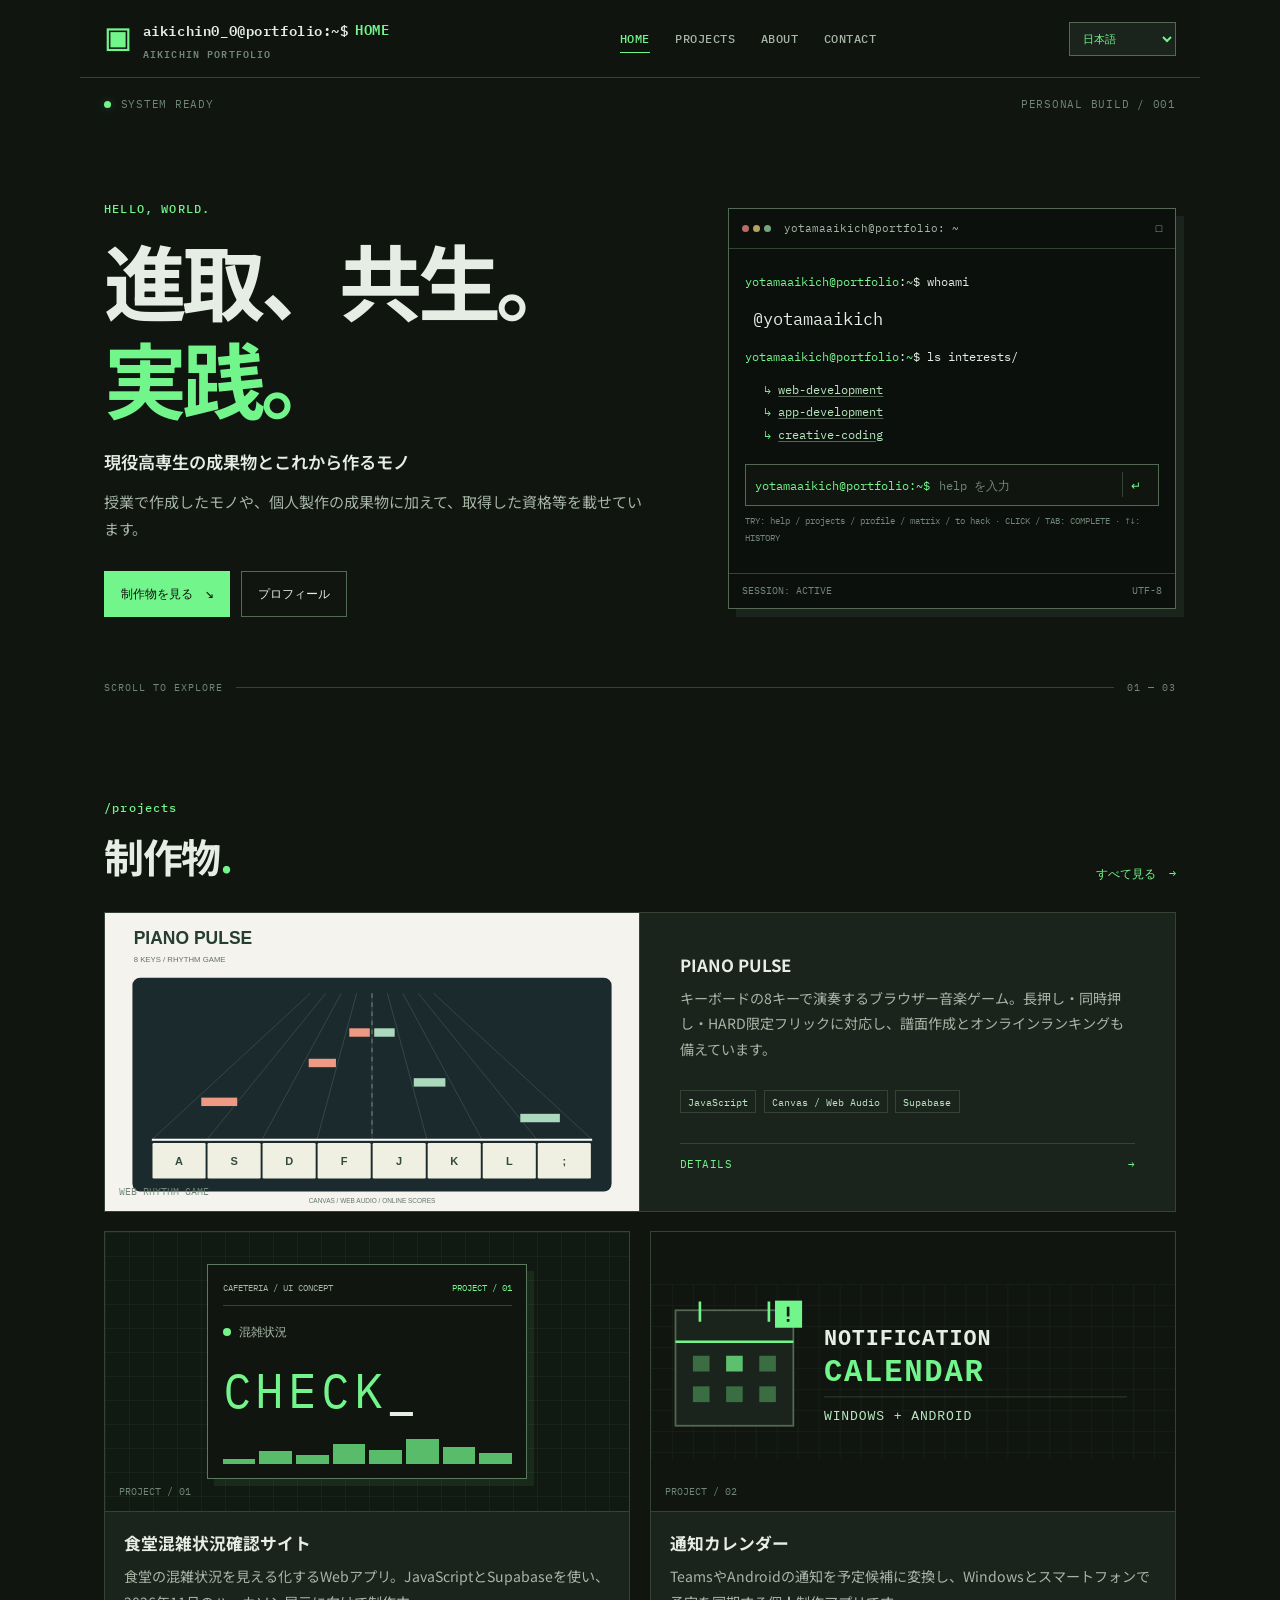
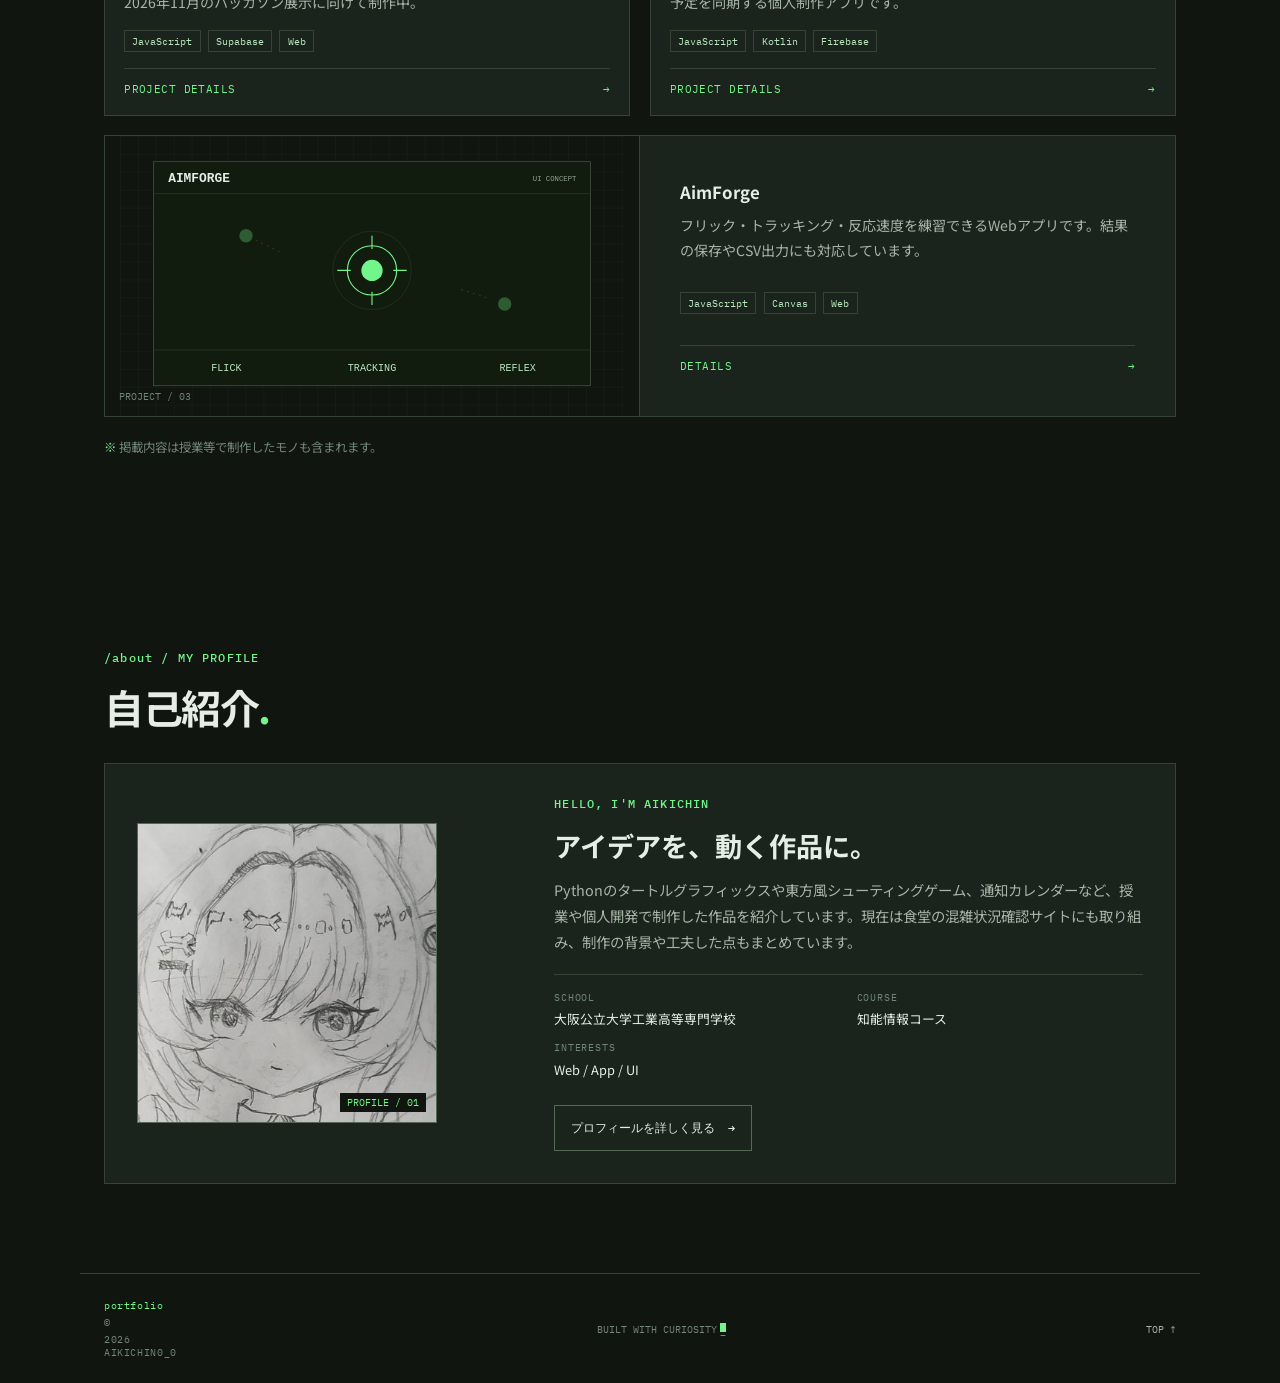
==== commit 2168dc4a: "Showcase PIANO PULSE rhythm game with project page and playable links" ====
--- a/index.html
+++ b/index.html
@@ -1,171 +1,180 @@
-<!doctype html>
-<html lang="ja">
-<head>
-  <meta charset="utf-8">
-  <meta name="viewport" content="width=device-width, initial-scale=1">
-  <meta name="theme-color" content="#101510">
-  <meta name="description" content="あいきちんのポートフォリオ。Webサイトやアプリの制作物、プロフィール、これまでの活動を紹介します。">
-  <title>HOME — AIKICHIN PORTFOLIO</title>
-  <link rel="stylesheet" href="style.css?v=20261024-aimforge-menu1">
-  <script src="script.js?v=20261024-aimforge-menu1" defer></script>
-</head>
-<body>
-  <div class="startup-screen" id="startup-screen" aria-label="Windows startup animation" data-no-translate>
-    <div class="startup-window">
-      <div class="startup-titlebar"><span class="startup-title-icon" aria-hidden="true">▣</span><span>AIKICHIN PORTFOLIO STARTUP</span><span class="startup-title-version">PERSONAL BUILD 001</span></div>
-      <div class="startup-content">
-        <div class="startup-mark" aria-hidden="true">▣</div>
-        <div><p class="startup-heading">Starting Windows<span aria-hidden="true">...</span></p><p class="startup-subheading">INITIALIZING PERSONAL PORTFOLIO</p></div>
-      </div>
-      <p class="startup-progress-label" role="status" aria-live="polite">Loading profile and projects...</p>
-      <div class="startup-progress" role="progressbar" aria-label="Starting the site"><span></span></div>
-      <div class="startup-bottom"><span>SYSTEM STARTUP / 001</span><button class="startup-skip" type="button" data-startup-skip>Skip startup</button></div>
-    </div>
-  </div>
-  <a class="skip-link" href="#main">本文へスキップ</a>
-  <header class="site-header">
-    <div class="brand">
-      <a class="brand-mark" href="index.html" aria-label="AIKICHIN PORTFOLIO ホーム">▣</a>
-      <div class="brand-text">
-        <div class="brand-command-line">
-          <a class="brand-prompt" href="index.html">aikichin0_0@portfolio:~$</a>
-          <form class="header-command-form" action="projects.html">
-            <input class="header-command" name="page" type="text" value="HOME" aria-label="ページ名を入力してEnterで移動" title="HOME / PROJECTS / ABOUT / CONTACT + Enter" autocomplete="off" autocapitalize="none" spellcheck="false" enterkeyhint="go">
-            <span class="header-command-feedback" role="status" data-no-translate hidden></span>
-          </form>
-        </div>
-        <a class="brand-sub" href="index.html">AIKICHIN PORTFOLIO</a>
-      </div>
-    </div>
-    <button class="menu-toggle" type="button" aria-expanded="false" aria-controls="site-nav">MENU <span aria-hidden="true">＋</span></button>
-    <nav class="site-nav" id="site-nav" aria-label="メインナビゲーション">
-      <a class="active" href="index.html">HOME</a>
-      <a href="projects.html">PROJECTS</a>
-      <a href="about.html">ABOUT</a>
-      <a href="contact.html">CONTACT</a>
-    </nav>
-  </header>
-
-  <main id="main" tabindex="-1">
-    <section class="hero section-wrap">
-      <div class="hero-meta">
-        <span class="status-dot"></span><span>SYSTEM READY</span>
-        <span class="meta-spacer"></span><span>PERSONAL BUILD / 001</span>
-      </div>
-      <div class="hero-grid">
-        <div class="hero-copy">
-          <p class="eyebrow">HELLO, WORLD.</p>
-          <h1>進取、共生。<br><span class="accent">実践。</span></h1>
-          <p class="hero-lead">現役高専生の成果物とこれから作るモノ</p>
-          <p class="hero-text">授業で作成したモノや、個人製作の成果物に加えて、取得した資格等を載せています。
-          </p>
-          <div class="hero-actions">
-            <a class="button button-primary" href="projects.html">制作物を見る <span aria-hidden="true">↘</span></a>
-            <a class="button button-quiet" href="about.html">プロフィール</a>
-          </div>
-        </div>
-        <aside class="terminal-card" aria-label="プロフィール情報">
-          <div class="window-bar">
-            <span class="window-dots" aria-hidden="true"><i></i><i></i><i></i></span>
-            <span>yotamaaikich@portfolio: ~</span>
-            <span class="window-symbol">□</span>
-          </div>
-          <div class="terminal-body">
-            <p><span class="prompt">yotamaaikich@portfolio</span>:<span class="path">~</span>$ whoami</p>
-            <p class="terminal-output handle-name">@yotamaaikich</p>
-            <p><span class="prompt">yotamaaikich@portfolio</span>:<span class="path">~</span>$ ls interests/</p>
-            <ul class="terminal-list">
-              <li><a href="#project-cafeteria">web-development</a></li>
-              <li><a href="#project-notification-calendar">app-development</a></li>
-              <li><a href="#profile">creative-coding</a></li>
-            </ul>
-            <form class="terminal-command" data-terminal-form autocomplete="off">
-              <label class="sr-only" for="terminal-command-input">ターミナルコマンド</label>
-              <span class="terminal-command-prompt"><span class="prompt">yotamaaikich@portfolio</span>:<span class="path">~</span>$</span>
-              <input id="terminal-command-input" class="terminal-input" name="command" type="text" maxlength="24" spellcheck="false" autocapitalize="off" aria-describedby="terminal-command-hint" placeholder="help を入力">
-              <button class="terminal-submit" type="submit" aria-label="コマンドを実行">↵</button>
-            </form>
-            <p class="terminal-command-hint" id="terminal-command-hint">TRY: help / projects / profile / matrix / to hack · CLICK / TAB: COMPLETE · ↑↓: HISTORY</p>
-            <div class="terminal-response" data-terminal-response aria-live="polite" aria-atomic="true" hidden></div>
-          </div>
-          <div class="terminal-foot"><span>SESSION: ACTIVE</span><span>UTF-8</span></div>
-        </aside>
-      </div>
-      <div class="hero-bottomline"><span>SCROLL TO EXPLORE</span><span class="line"></span><span>01 — 03</span></div>
-    </section>
-
-    <section class="section-wrap section-block" id="projects">
-      <div class="section-heading">
-        <div><p class="eyebrow">/projects</p><h2>制作物<span class="heading-period">.</span></h2></div>
-        <a class="text-link" href="projects.html">すべて見る <span aria-hidden="true">→</span></a>
-      </div>
-      <div class="project-grid">
-        <article class="project-card" id="project-cafeteria">
-          <a class="project-visual visual-cafeteria" href="project-cafeteria.html" aria-label="食堂混雑状況確認サイトの詳細">
-            <div class="mini-window">
-              <div class="mini-window-top"><span>CAFETERIA / UI CONCEPT</span><span>PROJECT / 01</span></div>
-              <div class="mini-status"><span class="mini-light"></span><span>混雑状況</span></div>
-              <div class="mini-big">CHECK<span>_</span></div>
-              <div class="mini-bars"><i></i><i></i><i></i><i></i><i></i><i></i><i></i><i></i></div>
-            </div>
-            <span class="visual-index">PROJECT / 01</span>
-          </a>
-          <div class="project-card-body">
-            <div class="card-title-row"><h3>食堂混雑状況確認サイト</h3></div>
-            <p>食堂の混雑状況を見える化するWebアプリ。JavaScriptとSupabaseを使い、2026年11月のハッカソン展示に向けて制作中。</p>
-            <div class="tag-row"><span>JavaScript</span><span>Supabase</span><span>Web</span></div>
-            <a class="card-more" href="project-cafeteria.html">PROJECT DETAILS <span aria-hidden="true">→</span></a>
-          </div>
-        </article>
-        <article class="project-card" id="project-notification-calendar">
-          <a class="project-visual visual-notification-calendar" href="project-notification-calendar.html" aria-label="通知カレンダーの詳細">
-            <picture class="notification-calendar-picture">
-              <source media="(max-width: 560px)" srcset="images/notification-calendar-card-mobile.svg">
-              <img class="notification-calendar-art" src="images/notification-calendar-card.svg?v=pc2" alt="Teams・Chrome・Androidの通知から予定候補を作り、PCとスマートフォンで同期する通知カレンダー">
-            </picture>
-            <span class="visual-index">PROJECT / 02</span>
-          </a>
-          <div class="project-card-body">
-            <div class="card-title-row"><h3>通知カレンダー</h3></div>
-            <p>TeamsやAndroidの通知を予定候補に変換し、Windowsとスマートフォンで予定を同期する個人制作アプリです。</p>
-            <div class="tag-row"><span>JavaScript</span><span>Kotlin</span><span>Firebase</span></div>
-            <a class="card-more" href="project-notification-calendar.html">PROJECT DETAILS <span aria-hidden="true">→</span></a>
-          </div>
-        </article>
-        <article class="project-card featured-project" id="project-aimforge">
-          <a class="project-visual visual-aimforge" href="project-aimforge.html" aria-label="AimForgeの詳細">
-            <img class="aimforge-art" src="images/aimforge.svg" alt="的と照準、3つの練習モードを示すAimForgeのSVGイメージ">
-            <span class="visual-index">PROJECT / 03</span>
-          </a>
-          <div class="project-card-body"><div class="card-title-row"><h3>AimForge</h3></div><p>フリック・トラッキング・反応速度を練習できるWebアプリです。結果の保存やCSV出力にも対応しています。</p><div class="tag-row"><span>JavaScript</span><span>Canvas</span><span>Web</span></div><a class="card-more" href="project-aimforge.html">DETAILS <span aria-hidden="true">→</span></a></div>
-        </article>
-      </div>
-      <p class="note-line"><span aria-hidden="true">※</span> 掲載内容は授業等で制作したモノも含まれます。</p>
-    </section>
-
-    <section class="section-wrap section-block profile-summary" id="profile">
-      <div class="section-heading"><div><p class="eyebrow">/about / MY PROFILE</p><h2>自己紹介<span class="heading-period">.</span></h2></div></div>
-      <div class="profile-card">
-        <div class="profile-card-avatar"><img src="images/profile-icon.jpg" alt="あいきちのプロフィールアイコン"><span>PROFILE / 01</span></div>
-        <div class="profile-card-content">
-          <p class="eyebrow">HELLO, I'M AIKICHIN</p>
-          <h3>アイデアを、動く作品に。</h3>
-          <p>Pythonのタートルグラフィックスや東方風シューティングゲーム、通知カレンダーなど、授業や個人開発で制作した作品を紹介しています。現在は食堂の混雑状況確認サイトにも取り組み、制作の背景や工夫した点もまとめています。</p>
-          <dl class="profile-facts">
-            <div><dt>SCHOOL</dt><dd>大阪公立大学工業高等専門学校</dd></div>
-            <div><dt>COURSE</dt><dd>知能情報コース</dd></div>
-            <div><dt>INTERESTS</dt><dd>Web / App / UI</dd></div>
-          </dl>
-          <a class="button button-outline" href="about.html">プロフィールを詳しく見る <span aria-hidden="true">→</span></a>
-        </div>
-      </div>
-    </section>
-  </main>
-
-  <footer class="site-footer">
-    <a class="footer-brand" href="index.html">portfolio<span>© <span data-year></span> AIKICHIN0_0</span></a>
-    <p>BUILT WITH CURIOSITY<span class="footer-cursor">_</span></p>
-    <a href="#main" class="back-top">TOP ↑</a>
-  </footer>
-</body>
-</html>
+<!doctype html>
+<html lang="ja">
+<head>
+  <meta charset="utf-8">
+  <meta name="viewport" content="width=device-width, initial-scale=1">
+  <meta name="theme-color" content="#101510">
+  <meta name="description" content="あいきちんのポートフォリオ。Webサイトやアプリの制作物、プロフィール、これまでの活動を紹介します。">
+  <title>HOME — AIKICHIN PORTFOLIO</title>
+  <link rel="stylesheet" href="style.css?v=20261025-piano-pulse">
+  <script src="script.js?v=20261025-piano-pulse" defer></script>
+</head>
+<body>
+  <div class="startup-screen" id="startup-screen" aria-label="Windows startup animation" data-no-translate>
+    <div class="startup-window">
+      <div class="startup-titlebar"><span class="startup-title-icon" aria-hidden="true">▣</span><span>AIKICHIN PORTFOLIO STARTUP</span><span class="startup-title-version">PERSONAL BUILD 001</span></div>
+      <div class="startup-content">
+        <div class="startup-mark" aria-hidden="true">▣</div>
+        <div><p class="startup-heading">Starting Windows<span aria-hidden="true">...</span></p><p class="startup-subheading">INITIALIZING PERSONAL PORTFOLIO</p></div>
+      </div>
+      <p class="startup-progress-label" role="status" aria-live="polite">Loading profile and projects...</p>
+      <div class="startup-progress" role="progressbar" aria-label="Starting the site"><span></span></div>
+      <div class="startup-bottom"><span>SYSTEM STARTUP / 001</span><button class="startup-skip" type="button" data-startup-skip>Skip startup</button></div>
+    </div>
+  </div>
+  <a class="skip-link" href="#main">本文へスキップ</a>
+  <header class="site-header">
+    <div class="brand">
+      <a class="brand-mark" href="index.html" aria-label="AIKICHIN PORTFOLIO ホーム">▣</a>
+      <div class="brand-text">
+        <div class="brand-command-line">
+          <a class="brand-prompt" href="index.html">aikichin0_0@portfolio:~$</a>
+          <form class="header-command-form" action="projects.html">
+            <input class="header-command" name="page" type="text" value="HOME" aria-label="ページ名を入力してEnterで移動" title="HOME / PROJECTS / ABOUT / CONTACT + Enter" autocomplete="off" autocapitalize="none" spellcheck="false" enterkeyhint="go">
+            <span class="header-command-feedback" role="status" data-no-translate hidden></span>
+          </form>
+        </div>
+        <a class="brand-sub" href="index.html">AIKICHIN PORTFOLIO</a>
+      </div>
+    </div>
+    <button class="menu-toggle" type="button" aria-expanded="false" aria-controls="site-nav">MENU <span aria-hidden="true">＋</span></button>
+    <nav class="site-nav" id="site-nav" aria-label="メインナビゲーション">
+      <a class="active" href="index.html">HOME</a>
+      <a href="projects.html">PROJECTS</a>
+      <a href="about.html">ABOUT</a>
+      <a href="contact.html">CONTACT</a>
+    </nav>
+  </header>
+
+  <main id="main" tabindex="-1">
+    <section class="hero section-wrap">
+      <div class="hero-meta">
+        <span class="status-dot"></span><span>SYSTEM READY</span>
+        <span class="meta-spacer"></span><span>PERSONAL BUILD / 001</span>
+      </div>
+      <div class="hero-grid">
+        <div class="hero-copy">
+          <p class="eyebrow">HELLO, WORLD.</p>
+          <h1>進取、共生。<br><span class="accent">実践。</span></h1>
+          <p class="hero-lead">現役高専生の成果物とこれから作るモノ</p>
+          <p class="hero-text">授業で作成したモノや、個人製作の成果物に加えて、取得した資格等を載せています。
+          </p>
+          <div class="hero-actions">
+            <a class="button button-primary" href="projects.html">制作物を見る <span aria-hidden="true">↘</span></a>
+            <a class="button button-quiet" href="about.html">プロフィール</a>
+          </div>
+        </div>
+        <aside class="terminal-card" aria-label="プロフィール情報">
+          <div class="window-bar">
+            <span class="window-dots" aria-hidden="true"><i></i><i></i><i></i></span>
+            <span>yotamaaikich@portfolio: ~</span>
+            <span class="window-symbol">□</span>
+          </div>
+          <div class="terminal-body">
+            <p><span class="prompt">yotamaaikich@portfolio</span>:<span class="path">~</span>$ whoami</p>
+            <p class="terminal-output handle-name">@yotamaaikich</p>
+            <p><span class="prompt">yotamaaikich@portfolio</span>:<span class="path">~</span>$ ls interests/</p>
+            <ul class="terminal-list">
+              <li><a href="#project-cafeteria">web-development</a></li>
+              <li><a href="#project-notification-calendar">app-development</a></li>
+              <li><a href="#profile">creative-coding</a></li>
+            </ul>
+            <form class="terminal-command" data-terminal-form autocomplete="off">
+              <label class="sr-only" for="terminal-command-input">ターミナルコマンド</label>
+              <span class="terminal-command-prompt"><span class="prompt">yotamaaikich@portfolio</span>:<span class="path">~</span>$</span>
+              <input id="terminal-command-input" class="terminal-input" name="command" type="text" maxlength="24" spellcheck="false" autocapitalize="off" aria-describedby="terminal-command-hint" placeholder="help を入力">
+              <button class="terminal-submit" type="submit" aria-label="コマンドを実行">↵</button>
+            </form>
+            <p class="terminal-command-hint" id="terminal-command-hint">TRY: help / projects / profile / matrix / to hack · CLICK / TAB: COMPLETE · ↑↓: HISTORY</p>
+            <div class="terminal-response" data-terminal-response aria-live="polite" aria-atomic="true" hidden></div>
+          </div>
+          <div class="terminal-foot"><span>SESSION: ACTIVE</span><span>UTF-8</span></div>
+        </aside>
+      </div>
+      <div class="hero-bottomline"><span>SCROLL TO EXPLORE</span><span class="line"></span><span>01 — 03</span></div>
+    </section>
+
+    <section class="section-wrap section-block" id="projects">
+      <div class="section-heading">
+        <div><p class="eyebrow">/projects</p><h2>制作物<span class="heading-period">.</span></h2></div>
+        <a class="text-link" href="projects.html">すべて見る <span aria-hidden="true">→</span></a>
+      </div>
+      <div class="project-grid">
+        <article class="project-card featured-project" id="project-piano-pulse">
+          <a class="project-visual visual-piano-pulse" href="project-piano-pulse.html" aria-label="PIANO PULSEの詳細">
+            <img class="piano-pulse-art" src="images/piano-pulse.svg" alt="8レーンとピアノ鍵盤を描いたPIANO PULSEの画面イメージ">
+            <span class="visual-index">WEB RHYTHM GAME</span>
+          </a>
+          <div class="project-card-body"><div class="card-title-row"><h3>PIANO PULSE</h3></div><p>キーボードの8キーで演奏するブラウザー音楽ゲーム。長押し・同時押し・HARD限定フリックに対応し、譜面作成とオンラインランキングも備えています。</p><div class="tag-row"><span>JavaScript</span><span>Canvas / Web Audio</span><span>Supabase</span></div><a class="card-more" href="project-piano-pulse.html">DETAILS <span aria-hidden="true">→</span></a></div>
+        </article>
+
+        <article class="project-card" id="project-cafeteria">
+          <a class="project-visual visual-cafeteria" href="project-cafeteria.html" aria-label="食堂混雑状況確認サイトの詳細">
+            <div class="mini-window">
+              <div class="mini-window-top"><span>CAFETERIA / UI CONCEPT</span><span>PROJECT / 01</span></div>
+              <div class="mini-status"><span class="mini-light"></span><span>混雑状況</span></div>
+              <div class="mini-big">CHECK<span>_</span></div>
+              <div class="mini-bars"><i></i><i></i><i></i><i></i><i></i><i></i><i></i><i></i></div>
+            </div>
+            <span class="visual-index">PROJECT / 01</span>
+          </a>
+          <div class="project-card-body">
+            <div class="card-title-row"><h3>食堂混雑状況確認サイト</h3></div>
+            <p>食堂の混雑状況を見える化するWebアプリ。JavaScriptとSupabaseを使い、2026年11月のハッカソン展示に向けて制作中。</p>
+            <div class="tag-row"><span>JavaScript</span><span>Supabase</span><span>Web</span></div>
+            <a class="card-more" href="project-cafeteria.html">PROJECT DETAILS <span aria-hidden="true">→</span></a>
+          </div>
+        </article>
+        <article class="project-card" id="project-notification-calendar">
+          <a class="project-visual visual-notification-calendar" href="project-notification-calendar.html" aria-label="通知カレンダーの詳細">
+            <picture class="notification-calendar-picture">
+              <source media="(max-width: 560px)" srcset="images/notification-calendar-card-mobile.svg">
+              <img class="notification-calendar-art" src="images/notification-calendar-card.svg?v=pc2" alt="Teams・Chrome・Androidの通知から予定候補を作り、PCとスマートフォンで同期する通知カレンダー">
+            </picture>
+            <span class="visual-index">PROJECT / 02</span>
+          </a>
+          <div class="project-card-body">
+            <div class="card-title-row"><h3>通知カレンダー</h3></div>
+            <p>TeamsやAndroidの通知を予定候補に変換し、Windowsとスマートフォンで予定を同期する個人制作アプリです。</p>
+            <div class="tag-row"><span>JavaScript</span><span>Kotlin</span><span>Firebase</span></div>
+            <a class="card-more" href="project-notification-calendar.html">PROJECT DETAILS <span aria-hidden="true">→</span></a>
+          </div>
+        </article>
+        <article class="project-card featured-project" id="project-aimforge">
+          <a class="project-visual visual-aimforge" href="project-aimforge.html" aria-label="AimForgeの詳細">
+            <img class="aimforge-art" src="images/aimforge.svg" alt="的と照準、3つの練習モードを示すAimForgeのSVGイメージ">
+            <span class="visual-index">PROJECT / 03</span>
+          </a>
+          <div class="project-card-body"><div class="card-title-row"><h3>AimForge</h3></div><p>フリック・トラッキング・反応速度を練習できるWebアプリです。結果の保存やCSV出力にも対応しています。</p><div class="tag-row"><span>JavaScript</span><span>Canvas</span><span>Web</span></div><a class="card-more" href="project-aimforge.html">DETAILS <span aria-hidden="true">→</span></a></div>
+        </article>
+      </div>
+      <p class="note-line"><span aria-hidden="true">※</span> 掲載内容は授業等で制作したモノも含まれます。</p>
+    </section>
+
+    <section class="section-wrap section-block profile-summary" id="profile">
+      <div class="section-heading"><div><p class="eyebrow">/about / MY PROFILE</p><h2>自己紹介<span class="heading-period">.</span></h2></div></div>
+      <div class="profile-card">
+        <div class="profile-card-avatar"><img src="images/profile-icon.jpg" alt="あいきちのプロフィールアイコン"><span>PROFILE / 01</span></div>
+        <div class="profile-card-content">
+          <p class="eyebrow">HELLO, I'M AIKICHIN</p>
+          <h3>アイデアを、動く作品に。</h3>
+          <p>Pythonのタートルグラフィックスや東方風シューティングゲーム、通知カレンダーなど、授業や個人開発で制作した作品を紹介しています。現在は食堂の混雑状況確認サイトにも取り組み、制作の背景や工夫した点もまとめています。</p>
+          <dl class="profile-facts">
+            <div><dt>SCHOOL</dt><dd>大阪公立大学工業高等専門学校</dd></div>
+            <div><dt>COURSE</dt><dd>知能情報コース</dd></div>
+            <div><dt>INTERESTS</dt><dd>Web / App / UI</dd></div>
+          </dl>
+          <a class="button button-outline" href="about.html">プロフィールを詳しく見る <span aria-hidden="true">→</span></a>
+        </div>
+      </div>
+    </section>
+  </main>
+
+  <footer class="site-footer">
+    <a class="footer-brand" href="index.html">portfolio<span>© <span data-year></span> AIKICHIN0_0</span></a>
+    <p>BUILT WITH CURIOSITY<span class="footer-cursor">_</span></p>
+    <a href="#main" class="back-top">TOP ↑</a>
+  </footer>
+</body>
+</html>
+
--- a/style.css
+++ b/style.css
@@ -1,406 +1,407 @@
-@import url('https://fonts.googleapis.com/css2?family=IBM+Plex+Mono:wght@400;500;600;700&family=Noto+Sans+JP:wght@400;500;600;700&display=swap');
-
-:root {
-  color-scheme: dark;
-  --bg: #101510;
-  --panel: #1b241c;
-  --panel-raised: #202b21;
-  --line: #344334;
-  --line-bright: #536953;
-  --green: #72f58a;
-  --green-soft: #b9e6bf;
-  --text: #e5ede5;
-  --muted: #a7b5a7;
-  --dim: #718678;
-  --mono: "IBM Plex Mono", "Consolas", monospace;
-  --sans: "Noto Sans JP", system-ui, sans-serif;
-  --max: 1120px;
-}
-* { box-sizing: border-box; }
-html { scroll-behavior: smooth; scroll-padding-top: var(--header-offset, 90px); }
-body { margin: 0; background: var(--bg); color: var(--text); font-family: var(--sans); line-height: 1.8; font-size: 16px; }
-a { color: inherit; text-decoration: none; }
-a:focus-visible, button:focus-visible { outline: 2px solid var(--green); outline-offset: 4px; }
-::selection { background: var(--green); color: var(--bg); }
-.skip-link { position: absolute; left: 1rem; top: -100px; z-index: 200; background: var(--green); color: var(--bg); padding: .5rem .8rem; }
-.skip-link:focus-visible { top: 1rem; }
-.sr-only { position: absolute; width: 1px; height: 1px; padding: 0; margin: -1px; overflow: hidden; clip: rect(0, 0, 0, 0); white-space: nowrap; border: 0; }
-.site-header { position: sticky; top: 0; z-index: 100; min-height: 78px; max-width: var(--max); margin: 0 auto; padding: 1rem 24px; display: flex; align-items: center; justify-content: space-between; gap: 2rem; border-bottom: 1px solid var(--line); background: #101510f5; backdrop-filter: blur(12px); }
-.brand { display: inline-flex; align-items: center; gap: .7rem; font: 600 .9rem/1.25 var(--mono); letter-spacing: .04em; white-space: nowrap; }
-.brand-mark { color: var(--green); font-size: 1.7rem; }
-.brand-sub { display: block; margin-top: .35rem; color: var(--dim); font-size: .6rem; letter-spacing: .12em; }
-.brand-text { min-width: 0; }
-.brand-command-line { display: flex; align-items: center; gap: .45em; }
-.brand-prompt { flex-shrink: 0; }
-.header-command-form { position: relative; min-width: 0; margin: 0; }
-.header-command { display: block; width: 9ch; min-width: 0; max-width: 100%; padding: .15em 0; border: 0; border-bottom: 1px solid transparent; border-radius: 0; background: transparent; color: var(--green); caret-color: var(--green); font: inherit; letter-spacing: inherit; text-transform: uppercase; }
-.header-command:hover { border-bottom-color: var(--line-bright); }
-.header-command:focus { outline: 0; border-bottom-color: var(--green); }
-.header-command[aria-invalid="true"] { border-bottom-color: #ff8585; }
-.header-command-feedback { position: absolute; top: calc(100% + .6rem); right: 0; z-index: 1; width: min(260px, 60vw); padding: .7rem; border: 1px solid var(--line-bright); background: var(--bg); color: var(--text); font: .7rem/1.6 var(--mono); white-space: normal; overflow-wrap: anywhere; }
-.header-command-panel { position: absolute; top: 100%; inset-inline: 0; padding: .85rem 1rem .65rem; border: 1px solid var(--line-bright); background: var(--bg); box-shadow: 0 12px 24px #0005; }
-.header-command-panel[hidden] { display: none; }
-.header-command-list { display: grid; grid-template-columns: repeat(4, minmax(0, 1fr)); gap: .45rem; max-height: min(300px, 45dvh); overflow-y: auto; }
-.header-command-option { min-width: 0; min-height: 44px; padding: .7rem; text-align: left; border: 1px solid var(--line); background: var(--panel); color: var(--green-soft); cursor: pointer; font: .75rem var(--mono); overflow-wrap: anywhere; }
-.header-command-option:hover, .header-command-option[aria-selected="true"] { border-color: var(--green); color: var(--green); background: #243527; }
-.header-command-tip { margin: .6rem 0 0; color: var(--dim); font: .6rem var(--mono); }
-.header-command-empty { margin: .25rem 0; color: var(--muted); font: .75rem/1.6 var(--mono); }
-.visual-aimforge { width: 100%; min-width: 0; padding: 0; background: var(--bg); }
-.aimforge-art { position: absolute; inset: 0; display: block; width: 100%; height: 100%; object-fit: contain; }
-.aimforge-preview { margin: 0; min-width: 0; }
-.aimforge-preview img { display: block; width: 100%; height: auto; border: 1px solid var(--line); }
-.aimforge-preview figcaption { margin-top: .6rem; color: var(--dim); font-size: .75rem; }
-@media (max-width: 560px) { .header-command-list { grid-template-columns: repeat(2, minmax(0, 1fr)); } }
-.site-nav { display: flex; align-items: center; gap: clamp(.8rem, 2vw, 1.8rem); }
-.site-nav a { color: var(--muted); font: 500 .73rem var(--mono); letter-spacing: .04em; padding: .4rem 0; border-bottom: 1px solid transparent; }
-.site-nav a:hover, .site-nav a.active { color: var(--green); border-color: var(--green); }
-.menu-toggle { display: none; }
-.section-wrap { width: min(var(--max), 100%); margin-inline: auto; padding-inline: 24px; }
-.hero { padding-top: 1.2rem; }
-.hero-meta, .page-meta { display: flex; align-items: center; gap: .6rem; color: var(--dim); font: .68rem var(--mono); letter-spacing: .07em; }
-.status-dot { width: 7px; height: 7px; border-radius: 50%; background: var(--green); box-shadow: 0 0 10px #72f58a45; }
-.meta-spacer { flex: 1; }
-.hero-grid { display: grid; grid-template-columns: 1.1fr .9fr; gap: clamp(2rem, 6vw, 5rem); align-items: center; padding: clamp(3rem, 7vw, 6rem) 0 4rem; }
-.eyebrow { color: var(--green); font: 500 .73rem var(--mono); letter-spacing: .1em; margin: 0 0 .9rem; }
-h1, h2, h3, p { margin-top: 0; }
-h1 { margin-bottom: 1.2rem; font-size: clamp(2.8rem, 6.5vw, 5.2rem); line-height: 1.18; letter-spacing: -.055em; font-weight: 700; }
-h2 { font-size: clamp(1.7rem, 3.5vw, 2.5rem); line-height: 1.35; letter-spacing: -.035em; margin-bottom: 1rem; }
-h3 { font-size: 1.05rem; line-height: 1.5; margin-bottom: .6rem; }
-.accent, .heading-period { color: var(--green); }
-.hero-lead { font-size: 1.08rem; font-weight: 600; margin-bottom: .7rem; }
-.hero-text { max-width: 34rem; color: var(--muted); font-size: .94rem; }
-.hero-actions { display: flex; flex-wrap: wrap; gap: .7rem; margin-top: 1.8rem; }
-.button { display: inline-flex; align-items: center; justify-content: center; gap: .8rem; min-height: 46px; padding: .65rem 1rem; border: 1px solid var(--line-bright); font: 500 .78rem var(--mono); transition: background .18s ease, color .18s ease, border-color .18s ease; }
-.button-primary { color: var(--bg); background: var(--green); border-color: var(--green); }
-.button-primary:hover { background: var(--green-soft); }
-.button-quiet:hover, .button-outline:hover { color: var(--green); border-color: var(--green); }
-.button-outline { white-space: nowrap; }
-.terminal-card { position: relative; overflow: hidden; border: 1px solid var(--line-bright); background: #0c100d; box-shadow: 8px 8px 0 #1b241c; font-family: var(--mono); font-size: .77rem; }
-.window-bar { min-height: 40px; display: flex; align-items: center; gap: .8rem; padding: .5rem .8rem; border-bottom: 1px solid var(--line); color: var(--muted); font-size: .67rem; }
-.window-dots { display: flex; gap: 4px; }
-.window-dots i { display: block; width: 7px; height: 7px; border-radius: 50%; background: var(--line-bright); }
-.window-dots i:first-child { background: #b96c62; }
-.window-dots i:nth-child(2) { background: #b5a263; }
-.window-dots i:nth-child(3) { background: #72a77c; }
-.window-symbol { margin-left: auto; }
-.terminal-body { padding: 1.3rem 1rem 1rem; min-height: 235px; }
-.terminal-body p { margin-bottom: .7rem; overflow-wrap: anywhere; }
-.prompt, .path { color: var(--green); }
-.terminal-output { padding-left: .5rem; color: var(--text); font-size: 1.05rem; }
-.terminal-list { list-style: none; margin: .3rem 0 1.2rem; padding-left: 1.2rem; color: var(--muted); }
-.terminal-list li::before { content: "↳ "; color: var(--green); }
-.terminal-list a { color: var(--green-soft); text-decoration: underline; text-decoration-color: var(--line-bright); text-underline-offset: .2em; }
-.terminal-list a:hover { color: var(--green); text-decoration-color: var(--green); }
-.terminal-command { display: flex; align-items: center; gap: .55rem; min-width: 0; margin: 0; padding: .4rem .55rem; border: 1px solid var(--line-bright); background: #101510; color: var(--green); white-space: nowrap; transition: border-color .18s ease, box-shadow .18s ease; }
-.terminal-command:focus-within { border-color: var(--green); box-shadow: 0 0 0 2px #72f58a18; }
-.terminal-command-prompt { flex: 0 0 auto; }
-.terminal-input { flex: 1; width: 1ch; min-width: 0; padding: .15rem 0; border: 0; border-radius: 0; outline: 0; background: transparent; color: var(--text); font: inherit; caret-color: var(--green); }
-.terminal-input::placeholder { color: var(--dim); opacity: 1; }
-.terminal-submit { flex: 0 0 auto; min-width: 1.7rem; padding: .1rem .3rem; border: 0; border-left: 1px solid var(--line); background: transparent; color: var(--green); font: inherit; cursor: pointer; }
-.terminal-submit:hover { color: var(--text); background: #72f58a16; }
-.terminal-command-hint { margin: .45rem 0 0; color: var(--dim); font-size: .58rem; }
-.terminal-command-suggestions { display: flex; flex-wrap: wrap; gap: .35rem; margin-top: .35rem; padding: .45rem .6rem; border-left: 1px solid var(--line-bright); background: #101510; color: var(--green-soft); font: .62rem/1.6 var(--mono); overflow-wrap: anywhere; }
-.terminal-command-suggestions[hidden] { display: none; }
-.terminal-suggestion-option { padding: .25rem .45rem; border: 1px solid var(--line); background: #0c100d; color: var(--green-soft); font: inherit; cursor: pointer; }
-.terminal-suggestion-option:hover, .terminal-suggestion-option:focus-visible, .terminal-suggestion-option[aria-current="true"] { border-color: var(--green); color: var(--green); background: #72f58a12; }
-.terminal-response { margin-top: .55rem; color: var(--green-soft); font-size: .68rem; }
-.terminal-response p { margin: .2rem 0; }
-.terminal-response .terminal-echo { color: var(--dim); }
-.terminal-response .terminal-result-line { animation: terminal-output-in .28s ease-out both; }
-.terminal-command input:disabled, .terminal-command button:disabled { opacity: .55; cursor: wait; }
-.terminal-card.is-matrix { box-shadow: 0 0 0 1px var(--green), 0 0 24px #72f58a55, 8px 8px 0 #1b241c; animation: terminal-flicker .12s steps(2, end) 5; }
-.terminal-card.is-matrix::after { content: ""; position: absolute; z-index: 2; inset: 0 0 auto; height: 22%; pointer-events: none; background: linear-gradient(transparent, #72f58a35, transparent); animation: terminal-scan .9s linear; }
-.terminal-jump-highlight { outline: 1px solid var(--green); outline-offset: 4px; animation: terminal-target-pulse 1.4s ease-out both; }
-.scroll-progress { position: fixed; z-index: 950; inset: 0 auto auto 0; width: 100%; height: 3px; transform: scaleX(0); transform-origin: left center; background: var(--green); box-shadow: 0 0 10px #72f58a99; opacity: 0; pointer-events: none; transition: opacity .18s ease; }
-.scroll-progress.is-visible { opacity: 1; }
-.reveal-on-scroll { opacity: 0; transform: translateY(18px); transition: opacity .62s ease var(--reveal-delay, 0ms), transform .62s cubic-bezier(.2,.7,.2,1) var(--reveal-delay, 0ms); }
-.reveal-on-scroll.is-revealed { opacity: 1; transform: translateY(0); }
-@keyframes terminal-output-in { from { opacity: 0; transform: translateY(4px); } to { opacity: 1; transform: translateY(0); } }
-@keyframes terminal-flicker { 50% { opacity: .72; } }
-@keyframes terminal-scan { to { transform: translateY(460%); } }
-@keyframes terminal-target-pulse { 0% { box-shadow: 0 0 0 0 #72f58a55; } 100% { box-shadow: 0 0 0 18px transparent; } }
-.developer-simulation { position: fixed; z-index: 1200; inset: 0; display: grid; place-items: stretch; padding: 0; overflow: auto; background: #030805f5; color: #9dffae; font: clamp(.72rem, 1.2vw, .92rem)/1.7 var(--mono); animation: dev-overlay-in .2s ease-out both; }
-.developer-simulation::after { content: ""; position: absolute; inset: 0; pointer-events: none; opacity: .13; background: repeating-linear-gradient(to bottom, transparent 0 3px, #72f58a 4px); }
-.developer-simulation-window { position: relative; display: flex; flex-direction: column; width: 100%; min-height: 100vh; min-height: 100svh; border: 1px solid #72f58a66; background: radial-gradient(ellipse at 50% 45%, #102115 0%, #07100a 72%); box-shadow: inset 0 0 100px #72f58a0b; }
-.developer-simulation-bar { display: flex; justify-content: space-between; gap: 1rem; padding: .9rem clamp(1rem, 3vw, 2.5rem); border-bottom: 1px solid #72f58a55; color: #72f58a; font-size: .7rem; letter-spacing: .08em; }
-.developer-simulation-body { display: flex; flex: 1; flex-direction: column; justify-content: center; width: min(1100px, 100%); margin: 0 auto; padding: clamp(1.25rem, 6vw, 5rem); }
-.developer-simulation-label, .developer-simulation-status { color: #78977d; font-size: .62rem; letter-spacing: .08em; }
-.developer-simulation-grid { display: grid; grid-template-columns: minmax(150px, .65fr) 2fr; gap: clamp(1rem, 4vw, 3rem); margin: clamp(1.2rem, 4vw, 2.5rem) 0; }
-.developer-simulation-sidebar { display: flex; flex-direction: column; gap: .8rem; padding: 1.1rem; border: 1px solid #72f58a35; color: #78977d; font-size: .72rem; }
-.developer-simulation-sidebar span { margin-bottom: .7rem; color: #72f58a; font-size: .62rem; letter-spacing: .1em; }
-.developer-simulation-sidebar b { font-weight: 400; }
-.developer-simulation-main { min-height: 250px; padding: clamp(1rem, 3vw, 2rem); border: 1px solid #72f58a40; background: #03080585; }
-.developer-simulation-log { min-height: 190px; padding: .8rem 0; }
-.developer-simulation-log p { margin: .55rem 0; color: #b7e8be; animation: terminal-output-in .2s ease-out both; }
-.developer-simulation-log p::first-letter { color: #72f58a; }
-.developer-simulation-progress { height: 6px; overflow: hidden; background: #17251a; }
-.developer-simulation-progress span { display: block; width: 100%; height: 100%; transform: scaleX(0); transform-origin: left; background: linear-gradient(90deg, #237b38, #72f58a); animation: developer-progress 4.5s linear both; box-shadow: 0 0 12px #72f58a; }
-.developer-simulation-success { padding: 1rem 0; color: #72f58a; font-size: clamp(1.25rem, 4vw, 2.5rem); font-weight: 700; text-shadow: 0 0 18px #72f58a75; animation: terminal-output-in .35s ease-out both; }
-.developer-simulation-status { margin: .7rem 0 0; }
-.developer-simulation-footer { display: flex; justify-content: space-between; gap: 1rem; padding: .8rem clamp(1rem, 3vw, 2.5rem); border-top: 1px solid #72f58a35; color: #78977d; font-size: .6rem; letter-spacing: .08em; }
-.developer-simulation.is-closing { animation: dev-overlay-out .24s ease-in both; }
-@keyframes developer-progress { to { transform: scaleX(1); } }
-@keyframes dev-overlay-in { from { opacity: 0; } to { opacity: 1; } }
-@keyframes dev-overlay-out { to { opacity: 0; } }
-@media (max-width: 600px) { .developer-simulation-grid { grid-template-columns: 1fr; }.developer-simulation-sidebar { display: grid; grid-template-columns: repeat(2, 1fr); }.developer-simulation-sidebar span { grid-column: 1 / -1; }.developer-simulation-main { min-height: 230px; }.developer-simulation-footer { flex-wrap: wrap; } }
-.cursor, .footer-cursor { display: inline-block; width: .55em; height: 1em; vertical-align: -.16em; background: var(--green); animation: blink 1.1s steps(2, start) infinite; }
-@keyframes blink { to { visibility: hidden; } }
-.terminal-foot { display: flex; justify-content: space-between; padding: .5rem .8rem; border-top: 1px solid var(--line); color: var(--dim); font-size: .62rem; }
-.hero-bottomline { display: flex; align-items: center; gap: .8rem; color: var(--dim); font: .62rem var(--mono); letter-spacing: .1em; padding-bottom: 1rem; }
-.hero-bottomline .line { height: 1px; flex: 1; background: var(--line); }
-.section-block { padding-top: clamp(3.5rem, 7vw, 6rem); padding-bottom: clamp(3.5rem, 7vw, 6rem); }
-.section-heading { display: flex; align-items: end; justify-content: space-between; gap: 1rem; margin-bottom: 1.8rem; }
-.section-heading h2 { margin-bottom: 0; }
-.text-link { color: var(--green); font: .75rem var(--mono); white-space: nowrap; }
-.text-link span { margin-left: .4rem; }
-.project-grid { display: grid; grid-template-columns: repeat(2, minmax(0, 1fr)); gap: 1.2rem; }
-.project-card { min-width: 0; border: 1px solid var(--line); background: var(--panel); transition: border-color .2s ease, transform .2s ease; }
-.project-card:hover { border-color: var(--line-bright); transform: translateY(-3px); }
-.project-visual { position: relative; display: flex; min-height: 260px; align-items: center; justify-content: center; padding: 1.5rem; overflow: hidden; border-bottom: 1px solid var(--line); }
-.project-console-preview { position: absolute; z-index: 3; inset: 0; display: flex; flex-direction: column; justify-content: center; gap: .65rem; padding: clamp(1rem, 4vw, 2.2rem); overflow: auto; background: #07100af2; color: var(--text); font: clamp(.68rem, 1.4vw, .82rem)/1.5 var(--mono); opacity: 0; visibility: hidden; transform: translateY(8px); transition: opacity .2s ease, transform .2s ease, visibility .2s ease; pointer-events: none; }
-.project-console-preview span { max-width: 100%; overflow-wrap: anywhere; }
-.project-console-label, .project-console-action { color: var(--green); font-size: .65em; letter-spacing: .08em; }
-.project-console-action { margin-top: .45rem; }
-.project-card:hover .project-console-preview, .project-card:focus-within .project-console-preview, .project-card.show-console .project-console-preview { opacity: 1; visibility: visible; transform: translateY(0); }
-.project-console-toggle { display: none; margin-top: .7rem; padding: .4rem .55rem; border: 1px solid var(--line-bright); background: transparent; color: var(--green); font: .62rem var(--mono); cursor: pointer; }
-.project-console-toggle:hover, .project-console-toggle:focus-visible { border-color: var(--green); background: #72f58a12; }
-.visual-cafeteria { height: 280px; background-color: #111a12; background-image: linear-gradient(#26362855 1px, transparent 1px), linear-gradient(90deg, #26362855 1px, transparent 1px); background-size: 24px 24px; }
-.visual-notification-calendar { width: 100%; min-width: 0; height: 280px; min-height: 260px; padding: 0; background: #101510; }
-.notification-calendar-picture { position: absolute; inset: 0; display: block; }
-.notification-calendar-art { display: block; width: 100%; height: 100%; object-fit: contain; }
-.visual-colab { padding: 0; background: #e5ffe2; }
-.coursework-art { display: block; width: 100%; height: auto; min-height: 260px; object-fit: cover; }
-.gameplay-art { display: block; width: 100%; height: auto; max-height: 320px; object-fit: contain; background: #050505; }
-.classwork-section { margin-top: 3rem; padding-top: 2rem; border-top: 1px solid var(--line); }
-.classwork-section .section-heading { margin-bottom: 1rem; }
-.mini-window { width: min(100%, 320px); padding: .9rem; border: 1px solid #5d785f; background: #101510; box-shadow: 7px 7px 0 #72f58a13; font-family: var(--mono); }
-.mini-window-top { display: flex; justify-content: space-between; gap: .5rem; color: var(--muted); font-size: .55rem; border-bottom: 1px solid var(--line); padding-bottom: .6rem; }
-.mini-window-top span:last-child { color: var(--green); }
-.mini-status { display: flex; align-items: center; gap: .5rem; margin-top: 1rem; color: var(--muted); font-size: .72rem; }
-.mini-light { width: 8px; height: 8px; border-radius: 50%; background: var(--green); }
-.mini-big { margin: .3rem 0; font-size: clamp(2rem, 5vw, 3rem); color: var(--green); letter-spacing: .08em; }
-.mini-big span { color: var(--text); }
-.mini-bars { display: flex; align-items: end; gap: 4px; height: 25px; }
-.mini-bars i { flex: 1; background: var(--green); opacity: .75; }
-.mini-bars i:nth-child(1) { height: 20%; }.mini-bars i:nth-child(2) { height: 50%; }.mini-bars i:nth-child(3) { height: 35%; }.mini-bars i:nth-child(4) { height: 80%; }.mini-bars i:nth-child(5) { height: 55%; }.mini-bars i:nth-child(6) { height: 100%; }.mini-bars i:nth-child(7) { height: 65%; }.mini-bars i:nth-child(8) { height: 42%; }
-.visual-index { position: absolute; bottom: .8rem; left: .9rem; color: var(--dim); font: .6rem var(--mono); }
-.project-card-body { padding: 1.2rem; }
-.card-title-row { display: flex; align-items: start; justify-content: space-between; gap: .8rem; }.card-title-row h2, .card-title-row h3 { margin-bottom: .5rem; }
-.project-card-body > p { color: var(--muted); font-size: .88rem; min-height: 3.2em; }
-.project-card-body > .notebook-file { min-height: 0; margin: -.65rem 0 .65rem; color: var(--dim); font: .65rem var(--mono); }
-.tag-row { display: flex; flex-wrap: wrap; gap: .45rem; margin: .9rem 0; }
-.tag-row span { display: inline-block; padding: .2rem .45rem; border: 1px solid var(--line); color: var(--green-soft); font: .65rem var(--mono); }
-.card-more { display: flex; justify-content: space-between; align-items: center; border-top: 1px solid var(--line); margin-top: 1rem; padding-top: .8rem; color: var(--green); font: .67rem var(--mono); letter-spacing: .04em; }
-.note-line { color: var(--dim); font-size: .78rem; margin-top: 1.2rem; }.note-line span { color: var(--green); }
-.profile-card { display: grid; grid-template-columns: minmax(180px, .75fr) minmax(0, 1.25fr); align-items: center; gap: clamp(1.5rem, 5vw, 4rem); padding: clamp(1rem, 3vw, 2rem); border: 1px solid var(--line); background: var(--panel); }
-.profile-card-avatar { position: relative; width: 100%; max-width: 300px; aspect-ratio: 1; border: 1px solid var(--line-bright); background: var(--bg); }
-.profile-card-avatar img { display: block; width: 100%; height: 100%; object-fit: cover; }
-.profile-card-avatar span { position: absolute; right: .6rem; bottom: .6rem; padding: .2rem .45rem; background: var(--bg); color: var(--green); font: .62rem var(--mono); }
-.profile-card-content h3 { margin-bottom: .7rem; font-size: clamp(1.2rem, 2.5vw, 1.7rem); }
-.profile-card-content > p:not(.eyebrow) { color: var(--muted); font-size: .9rem; }
-.profile-facts { display: grid; grid-template-columns: repeat(2, minmax(0, 1fr)); gap: .7rem 1rem; margin: 1.2rem 0 1.5rem; padding-top: 1rem; border-top: 1px solid var(--line); }
-.profile-facts div { min-width: 0; }
-.profile-facts dt { color: var(--dim); font: .62rem var(--mono); letter-spacing: .08em; }
-.profile-facts dd { margin: .2rem 0 0; font-size: .8rem; overflow-wrap: anywhere; }
-.site-footer { max-width: var(--max); margin: 0 auto; padding: 1.5rem 24px; border-top: 1px solid var(--line); display: flex; align-items: center; justify-content: space-between; gap: 1rem; color: var(--dim); font: .65rem var(--mono); }
-.footer-brand { color: var(--green); letter-spacing: .06em; }.footer-brand span { display: block; margin-top: .25rem; color: var(--dim); font-size: .6rem; }.site-footer p { margin: 0; }.footer-cursor { height: .8em; margin-left: .2rem; }.back-top { color: var(--muted); }
-.page-hero { padding-top: clamp(3rem, 7vw, 5.5rem); padding-bottom: 2rem; border-bottom: 1px solid var(--line); }.page-hero h1 { font-size: clamp(2.6rem, 6vw, 4.8rem); }.page-hero > p:not(.eyebrow) { color: var(--muted); max-width: 42rem; }.page-meta { justify-content: space-between; padding-top: 1.5rem; margin-top: 1.5rem; border-top: 1px solid var(--line); }
-.callout { display: flex; gap: .9rem; padding: 1rem; margin-top: 2rem; border: 1px solid var(--line); background: #151d16; }.callout-mark { display: grid; place-items: center; flex: 0 0 28px; height: 28px; color: var(--bg); background: var(--green); font: 600 .9rem var(--mono); }.callout p { color: var(--muted); margin: 0; font-size: .85rem; }.callout strong { color: var(--text); }
-.detail-layout { display: grid; grid-template-columns: minmax(0, 1fr) 280px; gap: 2.5rem; align-items: start; }.detail-preview { min-height: 300px; display: grid; place-items: center; padding: 2rem; border: 1px solid var(--line); }.detail-preview .mini-window { width: min(100%, 440px); }.content-section { padding: 2.5rem 0; border-bottom: 1px solid var(--line); }.content-section h2 { font-size: 1.6rem; }.content-section p:not(.eyebrow) { color: var(--muted); }.feature-list { padding-left: 1.2rem; color: var(--muted); }.feature-list li { padding: .3rem 0; }.feature-list li::marker { color: var(--green); }.placeholder-note { padding-left: .8rem; border-left: 2px solid var(--line-bright); color: var(--dim) !important; font-size: .82rem; }
-.notification-calendar-showcase { padding-bottom: 0; }
-.notification-calendar-preview { min-height: 0; padding: 0; overflow: hidden; background: #101510; }
-.notification-calendar-preview picture { display: block; width: 100%; }
-.notification-calendar-preview img { display: block; width: 100%; height: auto; }
-.app-flow-section { border-top: 1px solid var(--line); }
-.app-flow-intro { max-width: 46rem; margin: -.3rem 0 1.4rem; color: var(--muted); }
-.app-flow-grid { display: grid; grid-template-columns: repeat(4, minmax(0, 1fr)); gap: 1rem; }
-.app-flow-card { min-width: 0; padding: .9rem; border: 1px solid var(--line); background: linear-gradient(145deg, #172018, #111711 70%); }
-.app-flow-heading { display: flex; align-items: center; gap: .55rem; }
-.app-flow-heading h3 { margin: 0; font-size: .9rem; }
-.app-flow-number { display: grid; flex: 0 0 1.65rem; width: 1.65rem; height: 1.65rem; place-items: center; border-radius: 50%; background: var(--green); color: var(--bg); font: 600 .68rem var(--mono); }
-.app-flow-card > p { min-height: 2.7em; margin: .5rem 0 .65rem; color: var(--muted); font-size: .74rem; line-height: 1.6; }
-.app-flow-screen { display: block; width: min(100%, 240px); height: auto; margin: 0 auto; font-family: var(--sans); }
-.app-flow-screen .device { fill: #0b100c; stroke: var(--line-bright); stroke-width: 2; }
-.app-flow-screen .status { fill: var(--muted); font: 7px var(--mono); }
-.app-flow-screen .status.light { fill: #e5ede5; }
-.app-flow-screen .appbar { fill: #1b2b1d; }
-.app-flow-screen .appbar-text { fill: var(--green); font-size: 11px; font-weight: 700; }
-.app-flow-screen .ui-text { fill: var(--text); font-size: 9px; font-weight: 600; }
-.app-flow-screen .ui-muted { fill: var(--muted); font-size: 8px; }
-.app-flow-screen .tiny-muted { fill: var(--dim); font-size: 6.5px; }
-.app-flow-screen .center { text-anchor: middle; }
-.app-flow-screen .panel { fill: #141d15; stroke: #2b3b2c; stroke-width: 1; }
-.app-flow-screen .button { fill: var(--green); }
-.app-flow-screen .button-text { fill: var(--bg); font-size: 8px; font-weight: 700; }
-.app-flow-screen .file-icon { fill: var(--green); font: 700 7px var(--mono); }
-.app-flow-screen .divider { stroke: var(--line); stroke-width: 1; }
-.app-flow-screen .field-label { fill: var(--muted); font-size: 7px; }
-.app-flow-screen .file-outline { fill: none; stroke: var(--green); stroke-width: 3; stroke-linejoin: round; stroke-linecap: round; }
-.app-flow-screen .spinner-bg { fill: none; stroke: var(--line); stroke-width: 6; }
-.app-flow-screen .spinner { fill: none; stroke: var(--green); stroke-width: 6; stroke-linecap: round; }
-.app-flow-screen .success { fill: var(--green); }
-.app-flow-screen .check { fill: none; stroke: var(--bg); stroke-width: 4; stroke-linecap: round; stroke-linejoin: round; }
-.app-flow-screen .calendar-grid { fill: var(--muted); font-size: 6px; }
-.app-flow-screen .calendar-grid path { fill: none; stroke: var(--line); stroke-width: .8; }
-.app-flow-screen .calendar-selected { fill: var(--green); }
-.app-flow-screen .calendar-selected-text { fill: var(--bg); text-anchor: middle; font-size: 7px; font-weight: 700; }
-.app-flow-screen .reminder-bg { fill: #142319; }
-.app-flow-screen .lock { fill: none; stroke: var(--green); stroke-width: 2; stroke-linejoin: round; }
-.app-flow-screen .reminder-time { fill: var(--text); text-anchor: middle; font: 36px var(--sans); }
-.app-flow-screen .reminder-date { fill: var(--green-soft); text-anchor: middle; font-size: 10px; }
-.app-flow-screen .notification { fill: #202d21; stroke: #536953; }
-.app-flow-screen .notification-mark { fill: var(--green); }
-.app-flow-screen .setting-icon { fill: var(--green); font-size: 11px; }
-.app-flow-screen .toggle-on { fill: var(--green); }
-.app-flow-screen .toggle-knob { fill: var(--bg); }
-.app-flow-caption { margin: .9rem 0 0; color: var(--dim); font-size: .72rem; text-align: right; }
-.side-panel { border: 1px solid var(--line); padding: 1rem; margin-bottom: 1rem; background: var(--panel); }.side-panel dl { margin: 0; }.side-panel dt { color: var(--dim); font: .65rem var(--mono); margin-top: 1rem; }.side-panel dd { margin: .2rem 0 0; font-size: .82rem; overflow-wrap: anywhere; }.status-inline { display: inline-flex; align-items: center; gap: .4rem; }.status-inline i { width: 6px; height: 6px; border-radius: 50%; background: var(--green); }.small-muted { color: var(--muted); font-size: .8rem; }.next-project { display: flex; justify-content: space-between; gap: 1rem; padding-top: 1.5rem; padding-bottom: 3rem; border-top: 1px solid var(--line); color: var(--green); font-size: .8rem; }
-.about-page-grid { display: grid; grid-template-columns: .8fr 1.2fr; gap: 3rem; align-items: center; }.about-avatar { min-height: 270px; display: grid; place-items: center; border: 1px solid var(--line-bright); background: var(--panel); padding: 1rem; }.about-avatar img { display: block; width: min(100%, 240px); aspect-ratio: 1; object-fit: cover; border: 1px solid var(--line-bright); }.about-prose p:not(.eyebrow) { color: var(--muted); }.about-prose .profile-school { color: var(--green); font-weight: 700; }.interest-grid { display: grid; grid-template-columns: repeat(3, minmax(0, 1fr)); gap: 1rem; }.interest-card { border: 1px solid var(--line); background: var(--panel); padding: 1.2rem; }.interest-index { color: var(--green); font: .7rem var(--mono); }.interest-card h3 { margin-top: 1.5rem; }.interest-card p { color: var(--muted); font-size: .84rem; margin-bottom: 0; }.skills-intro { color: var(--muted); font-size: .86rem; }
-.skill-list { border-top: 1px solid var(--line); }.skill-list > div { display: flex; justify-content: space-between; gap: 1rem; padding: .9rem 0; border-bottom: 1px solid var(--line); }.skill-list > div > span:first-child { font: .82rem var(--mono); }.skill-level { color: var(--dim); font-size: .8rem; }
-.history-list, ol.history-list { list-style: none; margin: 0; padding: 0; border-left: 1px solid var(--line-bright); }
-.history-entry { position: relative; display: grid; grid-template-columns: 110px minmax(0, 1fr); gap: 1.5rem; min-width: 0; padding: 0 0 2rem 1.7rem; }
-.history-entry:last-child { padding-bottom: 0; }
-.history-entry::before { content: ""; position: absolute; top: .45rem; left: -5px; width: 9px; height: 9px; border-radius: 50%; background: var(--green); box-shadow: 0 0 10px #72f58a45; }
-.history-date { color: var(--green); font: .72rem var(--mono); white-space: nowrap; }
-.history-content { min-width: 0; overflow-wrap: anywhere; }
-.history-content h3 { margin: -.15rem 0 .35rem; font-size: 1rem; }
-.history-content p { margin: 0; color: var(--muted); font-size: .88rem; }
-.preview-caption { margin: .7rem 0 0; color: var(--dim); font-size: .75rem; text-align: right; }
-.cafeteria-screens > p:not(.eyebrow) { color: var(--muted); }
-.cafeteria-diagram-grid { display: grid; grid-template-columns: repeat(2, minmax(0, 1fr)); gap: 1rem; margin: 1.25rem 0 1rem; }
-.cafeteria-figure { min-width: 0; margin: 0; overflow: hidden; border: 1px solid var(--line-bright); background: var(--panel); }
-.cafeteria-figure img { display: block; width: 100%; height: auto; }
-.cafeteria-figure figcaption { display: grid; gap: .2rem; padding: .65rem .8rem; color: var(--dim); font-size: .72rem; }
-.cafeteria-figure figcaption strong { color: var(--green); font-size: .78rem; }
-.cafeteria-image-note { padding: .8rem 1rem; border-left: 2px solid var(--green); background: var(--panel); font-size: .78rem !important; }
-.contact-layout { display: grid; grid-template-columns: .9fr 1.1fr; gap: 3rem; }.contact-message p:not(.eyebrow) { color: var(--muted); }.contact-links { border-top: 1px solid var(--line); }.contact-link-row { display: grid; grid-template-columns: 44px 1fr auto; align-items: center; gap: .9rem; padding: 1rem 0; border-bottom: 1px solid var(--line); }.contact-icon { display: grid; place-items: center; width: 40px; height: 40px; border: 1px solid var(--line-bright); color: var(--green); font: .7rem var(--mono); }.contact-link-row h3 { margin: 0; }.contact-link-row p { margin: .2rem 0 0; color: var(--muted); font-size: .8rem; }.contact-action-link { display: inline-flex; align-items: center; gap: .35rem; color: var(--green); font: .72rem var(--mono); white-space: nowrap; }.contact-action-link:hover { color: var(--green-soft); text-decoration: underline; text-underline-offset: .2em; }
-.copy-contact-id { margin-top: .4rem; padding: .28rem .5rem; border: 1px solid var(--line-bright); background: transparent; color: var(--green); font: .62rem var(--mono); cursor: pointer; }
-.copy-contact-id:hover, .copy-contact-id:focus-visible { border-color: var(--green); background: #72f58a12; }
-.copy-contact-status { display: inline-block; margin-left: .6rem; color: var(--green); font-size: .72rem; }
-.error-page { min-height: 52vh; display: flex; flex-direction: column; align-items: flex-start; justify-content: center; }
-.error-page h1 { margin: .5rem 0 0; font: 700 clamp(5rem, 18vw, 10rem)/.95 var(--mono); letter-spacing: -.1em; }
-.error-page h2 { margin: 1rem 0 .5rem; }
-.error-page > p:not(.eyebrow) { color: var(--muted); }
-.error-search { width: min(100%, 560px); margin: 1.4rem 0 .5rem; }
-.error-search label { display: block; margin-bottom: .45rem; color: var(--green); font: .68rem var(--mono); }
-.error-search-controls { display: flex; gap: .55rem; }
-.error-search-controls input { flex: 1; min-width: 0; padding: .7rem .8rem; border: 1px solid var(--line-bright); border-radius: 0; outline: 0; background: #0c100d; color: var(--text); font: .82rem var(--sans); }
-.error-search-controls input:focus { border-color: var(--green); box-shadow: 0 0 0 2px #72f58a18; }
-.site-search-results { display: flex; flex-wrap: wrap; gap: .55rem; width: min(100%, 560px); margin: .2rem 0 1rem; }
-.site-search-results[hidden] { display: none; }
-.site-search-results p { width: 100%; margin: .35rem 0; color: var(--muted); font-size: .82rem; }
-.site-search-result { padding: .5rem .7rem; border: 1px solid var(--line-bright); color: var(--green); font: .72rem var(--mono); text-decoration: none; }
-.site-search-result:hover, .site-search-result:focus-visible { border-color: var(--green); background: #72f58a12; }
-
-@media (prefers-reduced-motion: reduce) { *, *::before, *::after { scroll-behavior: auto !important; animation-duration: .01ms !important; animation-iteration-count: 1 !important; transition-duration: .01ms !important; } }
-@media (max-width: 780px) {
-  .app-flow-grid { grid-template-columns: repeat(2, minmax(0, 1fr)); }
-  .site-header { flex-wrap: wrap; gap: .8rem; }
-  .site-header > .brand { order: 1; }
-  .site-header > .brand { flex-basis: 100%; font-size: clamp(.6rem, 2.75vw, .8rem); }
-  .header-command { font-size: 16px; width: 8.5ch; }
-  .site-header > .language-switch { order: 2; margin-left: auto; }
-  .site-header > .menu-toggle { order: 3; }
-  .site-header > .site-nav { order: 4; }
-  .menu-toggle { display: inline-flex; align-items: center; gap: .5rem; padding: .55rem .7rem; color: var(--green); background: transparent; border: 1px solid var(--line-bright); font: .7rem var(--mono); }
-  .site-nav { display: none; flex: 0 0 100%; flex-wrap: wrap; gap: .7rem 1.2rem; padding: .5rem 0 .2rem; }
-  .site-nav.is-open { display: flex; }
-  .hero-grid { grid-template-columns: 1fr; gap: 2.5rem; padding-top: 3rem; }
-  .terminal-card { max-width: 560px; }
-  .profile-card { grid-template-columns: minmax(150px, .7fr) minmax(0, 1.3fr); gap: 1.2rem; }
-  .detail-layout { grid-template-columns: 1fr; gap: 1.5rem; }
-  .detail-sidebar { display: grid; grid-template-columns: repeat(2, minmax(0, 1fr)); gap: 1rem; }
-  .side-panel { margin: 0; }
-  .about-page-grid, .contact-layout { grid-template-columns: 1fr; gap: 2rem; }
-  .about-avatar { min-height: 220px; }
-  .history-entry { grid-template-columns: 82px minmax(0, 1fr); gap: .8rem; padding-left: 1.2rem; }
-}
-@media (max-width: 560px) {
-  .skill-list > div { flex-direction: column; gap: .25rem; }
-  .cafeteria-diagram-grid { grid-template-columns: 1fr; }
-  .app-flow-grid { grid-template-columns: 1fr; }
-  .section-wrap { padding-inline: 18px; }
-  .site-header { padding-inline: 18px; }
-  .site-footer { padding-inline: 18px; flex-wrap: wrap; }
-  .site-footer > p { order: 3; flex: 0 0 100%; }
-  .hero-meta { font-size: .57rem; }
-  .hero-grid { padding-bottom: 3rem; }
-  h1 { font-size: clamp(2.6rem, 13vw, 4rem); }
-  .project-grid, .interest-grid { grid-template-columns: 1fr; }
-  .project-visual { min-height: 230px; }
-  .visual-cafeteria { height: auto; }
-  .visual-notification-calendar { height: auto; min-height: 0; aspect-ratio: 3 / 1; }
-  .section-heading { align-items: start; }
-  .profile-card { grid-template-columns: 1fr; }
-  .profile-card-avatar { max-width: 220px; }
-  .profile-facts { grid-template-columns: 1fr 1fr; }
-  .detail-sidebar { grid-template-columns: 1fr; }
-  .detail-preview { min-height: 240px; padding: 1rem; }
-  .next-project { flex-direction: column; }
-  .page-meta { flex-direction: column; align-items: start; gap: .3rem; }
-  .contact-link-row { grid-template-columns: 40px 1fr; }
-  .contact-link-row .contact-action-link { grid-column: 2; justify-self: start; }
-}
-
-
-/* First-visit retro startup screen */
-.startup-screen { animation: startup-autodismiss 4.7s linear 1 forwards; position: fixed; z-index: 1000; inset: 0; display: grid; grid-template-columns: minmax(0, 1fr); place-items: center; padding: 1rem; background: radial-gradient(ellipse at center, #142b56 0%, #09152e 62%, #050a16 100%); color: #16191f; font-family: Tahoma, Arial, sans-serif; opacity: 1; transition: opacity .55s ease, visibility .55s ease; }
-.startup-screen::before { content: ""; position: absolute; inset: 0; pointer-events: none; opacity: .16; background: repeating-linear-gradient(to bottom, transparent 0 3px, #071020 4px); }
-.startup-screen.is-finished { animation: none; opacity: 0; visibility: hidden; }
-@keyframes startup-autodismiss { 0%, 80% { opacity: 1; visibility: visible; } 100% { opacity: 0; visibility: hidden; pointer-events: none; } }
-.startup-screen.is-reload { animation: reload-autodismiss 1.7s ease-out 1 forwards; background: radial-gradient(ellipse at center, #1b3d70 0%, #09152e 68%, #050a16 100%); }
-.startup-screen.is-reload .startup-window { animation: reload-window-in .38s cubic-bezier(.2,.8,.2,1) both; }
-.startup-screen.is-reload .startup-progress span { animation-duration: .42s; }
-@keyframes reload-autodismiss { 0%, 62% { opacity: 1; visibility: visible; } 100% { opacity: 0; visibility: hidden; pointer-events: none; } }
-@keyframes reload-window-in { from { opacity: 0; transform: scale(.88) translateY(12px); } to { opacity: 1; transform: scale(1) translateY(0); } }
-.startup-window { position: relative; width: min(500px, 100%); padding: 5px; border: 2px solid #e1e1e1; border-right-color: #555; border-bottom-color: #555; background: #c3c7cb; box-shadow: 14px 16px 0 #0005, 0 0 48px #2b68bf35; }
-.startup-titlebar { display: flex; align-items: center; gap: .55rem; min-height: 32px; padding: .25rem .5rem; color: #fff; background: linear-gradient(90deg, #0b246a, #3276c9); font: 700 .78rem Tahoma, Arial, sans-serif; letter-spacing: .02em; }
-.startup-title-icon { display: grid; place-items: center; width: 20px; height: 20px; color: #72f58a; background: #101510; font-size: .85rem; }
-.startup-title-version { margin-left: auto; opacity: .8; font-size: .62rem; }
-.startup-content { display: grid; grid-template-columns: 76px minmax(0, 1fr); align-items: center; gap: 1rem; min-height: 138px; padding: 1.2rem 1rem .9rem; }
-.startup-mark { display: grid; place-items: center; width: 64px; height: 64px; border: 2px solid #f5f5f5; background: #101510; color: #72f58a; box-shadow: 3px 3px 0 #7b7b7b; font: 2rem var(--mono); }
-.startup-heading { margin: 0; color: #101510; font: 700 clamp(1.15rem, 4vw, 1.55rem) Tahoma, Arial, sans-serif; letter-spacing: -.03em; }
-.startup-subheading { margin: .4rem 0 0; color: #4b5058; font: .64rem var(--mono); letter-spacing: .04em; }
-.startup-progress-label { margin: 0 1rem .4rem; color: #333a42; font: .65rem var(--mono); }
-.startup-progress { height: 18px; margin: 0 1rem 1rem; padding: 3px; border: 2px inset #eee; background: #8f9498; overflow: hidden; }
-.startup-progress span { display: block; width: 35%; height: 100%; background: repeating-linear-gradient(90deg, #174d24 0 12px, #72f58a 12px 16px); animation: startup-progress 1.35s steps(5, end) infinite; }
-@keyframes startup-progress { from { transform: translateX(-110%); } to { transform: translateX(310%); } }
-.startup-bottom { display: flex; align-items: center; justify-content: space-between; gap: 1rem; padding: .55rem 1rem .75rem; border-top: 1px solid #a1a5a8; color: #4b5058; font: .62rem var(--mono); }
-.startup-skip { padding: .35rem .65rem; border: 2px outset #f5f5f5; background: #c3c7cb; color: #101510; font: 700 .65rem Tahoma, Arial, sans-serif; cursor: pointer; }
-.startup-skip:active { border-style: inset; }
-@media (max-width: 480px) { .startup-window { min-width: 0; max-width: 100%; }.startup-titlebar { font-size: .68rem; }.startup-title-icon { flex: 0 0 20px; }.startup-title-version { display: none; }.startup-content { grid-template-columns: 54px minmax(0, 1fr); gap: .7rem; padding-inline: .65rem; }.startup-heading, .startup-subheading, .startup-progress-label { overflow-wrap: anywhere; }.startup-mark { width: 48px; height: 48px; font-size: 1.5rem; }.startup-bottom { padding-inline: .65rem; flex-wrap: wrap; gap: .5rem; } }
-.visual-portfolio { background-color: #111a12; background-image: linear-gradient(#26362855 1px, transparent 1px), linear-gradient(90deg, #26362855 1px, transparent 1px); background-size: 24px 24px; }
-.portfolio-preview { width: min(100%, 390px); padding: 1.2rem; border: 1px solid var(--line-bright); background: #101510; box-shadow: 8px 8px 0 #72f58a12; font-family: var(--mono); }
-.portfolio-preview-top, .portfolio-preview-bottom { display: flex; justify-content: space-between; gap: .8rem; color: var(--dim); font-size: .56rem; letter-spacing: .04em; }
-.portfolio-preview-top { padding-bottom: .7rem; border-bottom: 1px solid var(--line); }
-.portfolio-preview-top span:last-child { color: var(--green); }
-.portfolio-preview-title { padding: 1.2rem 0; font: 700 clamp(1.6rem, 4vw, 2.5rem)/1.3 var(--sans); letter-spacing: -.05em; }
-.portfolio-preview-title span { color: var(--green); }
-.portfolio-preview-bottom { padding-top: .65rem; border-top: 1px solid var(--line); }
-.featured-project { grid-column: 1 / -1; display: grid; grid-template-columns: 1fr 1fr; }
-.featured-project .project-visual { min-height: 280px; border-right: 1px solid var(--line); border-bottom: 0; }
-.featured-project .project-card-body { display: flex; flex-direction: column; justify-content: center; padding: clamp(1.2rem, 4vw, 2.5rem); }
-@media (max-width: 560px) { .featured-project { grid-template-columns: 1fr; }.featured-project .project-visual { min-height: 230px; border-right: 0; border-bottom: 1px solid var(--line); } }
-
-/* Short Windows-inspired inter-page transition */
-.page-transition { position: fixed; z-index: 1100; inset: 0; display: grid; place-items: center; padding: 1rem; background: rgb(5 10 22 / 0%); opacity: 0; visibility: hidden; pointer-events: none; transition: opacity .24s ease, visibility .24s ease, background .24s ease; }
-.page-transition.is-active { background: rgb(5 10 22 / 94%); opacity: 1; visibility: visible; pointer-events: auto; }
-.page-transition::after { content: ""; position: absolute; z-index: 2; inset: -4px 0 auto; height: 3px; opacity: 0; pointer-events: none; background: #72f58a; box-shadow: 0 0 18px 5px #72f58a99; }
-.page-transition.is-active::after { animation: page-scan-beam .42s ease-in-out both; }
-.page-transition-window { width: min(360px, 100%); padding: 5px; border: 2px solid #e1e1e1; border-right-color: #555; border-bottom-color: #555; background: #c3c7cb; box-shadow: 10px 12px 0 #0005, 0 0 38px #2b68bf30; transform: translateY(8px) scale(.98); transition: transform .24s ease; }
-.page-transition.is-active .page-transition-window { transform: translateY(0) scale(1); }
-.page-transition-titlebar { display: flex; justify-content: space-between; padding: .4rem .55rem; color: #fff; background: linear-gradient(90deg, #0b246a, #3276c9); font: 700 .68rem Tahoma, Arial, sans-serif; }
-.page-transition-content { display: flex; align-items: center; gap: .8rem; padding: 1rem .75rem .8rem; color: #101510; font-family: Tahoma, Arial, sans-serif; }
-.page-transition-mark { display: grid; place-items: center; width: 42px; height: 42px; flex: 0 0 42px; border: 2px solid #fff; background: #101510; color: #72f58a; box-shadow: 2px 2px 0 #777; font-size: 1.3rem; }
-.page-transition-content div { display: grid; gap: .3rem; }
-.page-transition-content strong { font-size: .9rem; }
-.page-transition-content div span { color: #50545b; font: .56rem var(--mono); }
-.page-transition-progress { height: 12px; margin: 0 .75rem .75rem; padding: 2px; border: 2px inset #eee; background: #8f9498; overflow: hidden; }
-.page-transition-progress span { display: block; width: 30%; height: 100%; background: repeating-linear-gradient(90deg, #174d24 0 10px, #72f58a 10px 14px); animation: page-transition-progress .7s steps(5, end) infinite; }
-@keyframes page-transition-progress { from { transform: translateX(-120%); } to { transform: translateX(360%); } }
-@keyframes page-scan-beam { 10% { opacity: .9; } to { top: 102%; opacity: 0; } }
-@media (hover: none), (pointer: coarse) { .project-console-toggle { display: inline-flex; align-items: center; }.project-card:hover .project-console-preview, .project-card:focus-within .project-console-preview { opacity: 0; visibility: hidden; transform: translateY(8px); }.project-card.show-console .project-console-preview { opacity: 1; visibility: visible; transform: translateY(0); } }
-.suppress-project-preview .project-grid .project-card:hover .project-console-preview, .suppress-project-preview .project-grid .project-card:focus-within .project-console-preview, .suppress-project-preview .project-grid .project-card.show-console .project-console-preview { opacity: 0; visibility: hidden; transform: translateY(8px); }
-@media (prefers-reduced-motion: reduce) { .page-transition, .page-transition-window { transition-duration: .01ms; }.page-transition-progress span { animation-duration: .01ms; }.page-transition.is-active::after { animation: none; }.scroll-progress { transition: none; }.project-console-preview { transition: none; }.reveal-on-scroll, .reveal-on-scroll.is-revealed { opacity: 1; transform: none; transition: none; } }
-.language-switch { min-height: 34px; padding: .35rem 1.7rem .35rem .55rem; border: 1px solid var(--line-bright); border-radius: 0; background: var(--panel); color: var(--green); font: 500 .66rem var(--mono); cursor: pointer; }
-.language-switch:focus-visible { outline: 2px solid var(--green); outline-offset: 3px; }
+@import url('https://fonts.googleapis.com/css2?family=IBM+Plex+Mono:wght@400;500;600;700&family=Noto+Sans+JP:wght@400;500;600;700&display=swap');
+
+:root {
+  color-scheme: dark;
+  --bg: #101510;
+  --panel: #1b241c;
+  --panel-raised: #202b21;
+  --line: #344334;
+  --line-bright: #536953;
+  --green: #72f58a;
+  --green-soft: #b9e6bf;
+  --text: #e5ede5;
+  --muted: #a7b5a7;
+  --dim: #718678;
+  --mono: "IBM Plex Mono", "Consolas", monospace;
+  --sans: "Noto Sans JP", system-ui, sans-serif;
+  --max: 1120px;
+}
+* { box-sizing: border-box; }
+html { scroll-behavior: smooth; scroll-padding-top: var(--header-offset, 90px); }
+body { margin: 0; background: var(--bg); color: var(--text); font-family: var(--sans); line-height: 1.8; font-size: 16px; }
+a { color: inherit; text-decoration: none; }
+a:focus-visible, button:focus-visible { outline: 2px solid var(--green); outline-offset: 4px; }
+::selection { background: var(--green); color: var(--bg); }
+.skip-link { position: absolute; left: 1rem; top: -100px; z-index: 200; background: var(--green); color: var(--bg); padding: .5rem .8rem; }
+.skip-link:focus-visible { top: 1rem; }
+.sr-only { position: absolute; width: 1px; height: 1px; padding: 0; margin: -1px; overflow: hidden; clip: rect(0, 0, 0, 0); white-space: nowrap; border: 0; }
+.site-header { position: sticky; top: 0; z-index: 100; min-height: 78px; max-width: var(--max); margin: 0 auto; padding: 1rem 24px; display: flex; align-items: center; justify-content: space-between; gap: 2rem; border-bottom: 1px solid var(--line); background: #101510f5; backdrop-filter: blur(12px); }
+.brand { display: inline-flex; align-items: center; gap: .7rem; font: 600 .9rem/1.25 var(--mono); letter-spacing: .04em; white-space: nowrap; }
+.brand-mark { color: var(--green); font-size: 1.7rem; }
+.brand-sub { display: block; margin-top: .35rem; color: var(--dim); font-size: .6rem; letter-spacing: .12em; }
+.brand-text { min-width: 0; }
+.brand-command-line { display: flex; align-items: center; gap: .45em; }
+.brand-prompt { flex-shrink: 0; }
+.header-command-form { position: relative; min-width: 0; margin: 0; }
+.header-command { display: block; width: 9ch; min-width: 0; max-width: 100%; padding: .15em 0; border: 0; border-bottom: 1px solid transparent; border-radius: 0; background: transparent; color: var(--green); caret-color: var(--green); font: inherit; letter-spacing: inherit; text-transform: uppercase; }
+.header-command:hover { border-bottom-color: var(--line-bright); }
+.header-command:focus { outline: 0; border-bottom-color: var(--green); }
+.header-command[aria-invalid="true"] { border-bottom-color: #ff8585; }
+.header-command-feedback { position: absolute; top: calc(100% + .6rem); right: 0; z-index: 1; width: min(260px, 60vw); padding: .7rem; border: 1px solid var(--line-bright); background: var(--bg); color: var(--text); font: .7rem/1.6 var(--mono); white-space: normal; overflow-wrap: anywhere; }
+.header-command-panel { position: absolute; top: 100%; inset-inline: 0; padding: .85rem 1rem .65rem; border: 1px solid var(--line-bright); background: var(--bg); box-shadow: 0 12px 24px #0005; }
+.header-command-panel[hidden] { display: none; }
+.header-command-list { display: grid; grid-template-columns: repeat(4, minmax(0, 1fr)); gap: .45rem; max-height: min(300px, 45dvh); overflow-y: auto; }
+.header-command-option { min-width: 0; min-height: 44px; padding: .7rem; text-align: left; border: 1px solid var(--line); background: var(--panel); color: var(--green-soft); cursor: pointer; font: .75rem var(--mono); overflow-wrap: anywhere; }
+.header-command-option:hover, .header-command-option[aria-selected="true"] { border-color: var(--green); color: var(--green); background: #243527; }
+.header-command-tip { margin: .6rem 0 0; color: var(--dim); font: .6rem var(--mono); }
+.header-command-empty { margin: .25rem 0; color: var(--muted); font: .75rem/1.6 var(--mono); }
+.visual-aimforge { width: 100%; min-width: 0; padding: 0; background: var(--bg); }
+.aimforge-art { position: absolute; inset: 0; display: block; width: 100%; height: 100%; object-fit: contain; }
+.aimforge-preview { margin: 0; min-width: 0; }
+.aimforge-preview img { display: block; width: 100%; height: auto; border: 1px solid var(--line); }
+.aimforge-preview figcaption { margin-top: .6rem; color: var(--dim); font-size: .75rem; }
+@media (max-width: 560px) { .header-command-list { grid-template-columns: repeat(2, minmax(0, 1fr)); } }
+.site-nav { display: flex; align-items: center; gap: clamp(.8rem, 2vw, 1.8rem); }
+.site-nav a { color: var(--muted); font: 500 .73rem var(--mono); letter-spacing: .04em; padding: .4rem 0; border-bottom: 1px solid transparent; }
+.site-nav a:hover, .site-nav a.active { color: var(--green); border-color: var(--green); }
+.menu-toggle { display: none; }
+.section-wrap { width: min(var(--max), 100%); margin-inline: auto; padding-inline: 24px; }
+.hero { padding-top: 1.2rem; }
+.hero-meta, .page-meta { display: flex; align-items: center; gap: .6rem; color: var(--dim); font: .68rem var(--mono); letter-spacing: .07em; }
+.status-dot { width: 7px; height: 7px; border-radius: 50%; background: var(--green); box-shadow: 0 0 10px #72f58a45; }
+.meta-spacer { flex: 1; }
+.hero-grid { display: grid; grid-template-columns: 1.1fr .9fr; gap: clamp(2rem, 6vw, 5rem); align-items: center; padding: clamp(3rem, 7vw, 6rem) 0 4rem; }
+.eyebrow { color: var(--green); font: 500 .73rem var(--mono); letter-spacing: .1em; margin: 0 0 .9rem; }
+h1, h2, h3, p { margin-top: 0; }
+h1 { margin-bottom: 1.2rem; font-size: clamp(2.8rem, 6.5vw, 5.2rem); line-height: 1.18; letter-spacing: -.055em; font-weight: 700; }
+h2 { font-size: clamp(1.7rem, 3.5vw, 2.5rem); line-height: 1.35; letter-spacing: -.035em; margin-bottom: 1rem; }
+h3 { font-size: 1.05rem; line-height: 1.5; margin-bottom: .6rem; }
+.accent, .heading-period { color: var(--green); }
+.hero-lead { font-size: 1.08rem; font-weight: 600; margin-bottom: .7rem; }
+.hero-text { max-width: 34rem; color: var(--muted); font-size: .94rem; }
+.hero-actions { display: flex; flex-wrap: wrap; gap: .7rem; margin-top: 1.8rem; }
+.button { display: inline-flex; align-items: center; justify-content: center; gap: .8rem; min-height: 46px; padding: .65rem 1rem; border: 1px solid var(--line-bright); font: 500 .78rem var(--mono); transition: background .18s ease, color .18s ease, border-color .18s ease; }
+.button-primary { color: var(--bg); background: var(--green); border-color: var(--green); }
+.button-primary:hover { background: var(--green-soft); }
+.button-quiet:hover, .button-outline:hover { color: var(--green); border-color: var(--green); }
+.button-outline { white-space: nowrap; }
+.terminal-card { position: relative; overflow: hidden; border: 1px solid var(--line-bright); background: #0c100d; box-shadow: 8px 8px 0 #1b241c; font-family: var(--mono); font-size: .77rem; }
+.window-bar { min-height: 40px; display: flex; align-items: center; gap: .8rem; padding: .5rem .8rem; border-bottom: 1px solid var(--line); color: var(--muted); font-size: .67rem; }
+.window-dots { display: flex; gap: 4px; }
+.window-dots i { display: block; width: 7px; height: 7px; border-radius: 50%; background: var(--line-bright); }
+.window-dots i:first-child { background: #b96c62; }
+.window-dots i:nth-child(2) { background: #b5a263; }
+.window-dots i:nth-child(3) { background: #72a77c; }
+.window-symbol { margin-left: auto; }
+.terminal-body { padding: 1.3rem 1rem 1rem; min-height: 235px; }
+.terminal-body p { margin-bottom: .7rem; overflow-wrap: anywhere; }
+.prompt, .path { color: var(--green); }
+.terminal-output { padding-left: .5rem; color: var(--text); font-size: 1.05rem; }
+.terminal-list { list-style: none; margin: .3rem 0 1.2rem; padding-left: 1.2rem; color: var(--muted); }
+.terminal-list li::before { content: "↳ "; color: var(--green); }
+.terminal-list a { color: var(--green-soft); text-decoration: underline; text-decoration-color: var(--line-bright); text-underline-offset: .2em; }
+.terminal-list a:hover { color: var(--green); text-decoration-color: var(--green); }
+.terminal-command { display: flex; align-items: center; gap: .55rem; min-width: 0; margin: 0; padding: .4rem .55rem; border: 1px solid var(--line-bright); background: #101510; color: var(--green); white-space: nowrap; transition: border-color .18s ease, box-shadow .18s ease; }
+.terminal-command:focus-within { border-color: var(--green); box-shadow: 0 0 0 2px #72f58a18; }
+.terminal-command-prompt { flex: 0 0 auto; }
+.terminal-input { flex: 1; width: 1ch; min-width: 0; padding: .15rem 0; border: 0; border-radius: 0; outline: 0; background: transparent; color: var(--text); font: inherit; caret-color: var(--green); }
+.terminal-input::placeholder { color: var(--dim); opacity: 1; }
+.terminal-submit { flex: 0 0 auto; min-width: 1.7rem; padding: .1rem .3rem; border: 0; border-left: 1px solid var(--line); background: transparent; color: var(--green); font: inherit; cursor: pointer; }
+.terminal-submit:hover { color: var(--text); background: #72f58a16; }
+.terminal-command-hint { margin: .45rem 0 0; color: var(--dim); font-size: .58rem; }
+.terminal-command-suggestions { display: flex; flex-wrap: wrap; gap: .35rem; margin-top: .35rem; padding: .45rem .6rem; border-left: 1px solid var(--line-bright); background: #101510; color: var(--green-soft); font: .62rem/1.6 var(--mono); overflow-wrap: anywhere; }
+.terminal-command-suggestions[hidden] { display: none; }
+.terminal-suggestion-option { padding: .25rem .45rem; border: 1px solid var(--line); background: #0c100d; color: var(--green-soft); font: inherit; cursor: pointer; }
+.terminal-suggestion-option:hover, .terminal-suggestion-option:focus-visible, .terminal-suggestion-option[aria-current="true"] { border-color: var(--green); color: var(--green); background: #72f58a12; }
+.terminal-response { margin-top: .55rem; color: var(--green-soft); font-size: .68rem; }
+.terminal-response p { margin: .2rem 0; }
+.terminal-response .terminal-echo { color: var(--dim); }
+.terminal-response .terminal-result-line { animation: terminal-output-in .28s ease-out both; }
+.terminal-command input:disabled, .terminal-command button:disabled { opacity: .55; cursor: wait; }
+.terminal-card.is-matrix { box-shadow: 0 0 0 1px var(--green), 0 0 24px #72f58a55, 8px 8px 0 #1b241c; animation: terminal-flicker .12s steps(2, end) 5; }
+.terminal-card.is-matrix::after { content: ""; position: absolute; z-index: 2; inset: 0 0 auto; height: 22%; pointer-events: none; background: linear-gradient(transparent, #72f58a35, transparent); animation: terminal-scan .9s linear; }
+.terminal-jump-highlight { outline: 1px solid var(--green); outline-offset: 4px; animation: terminal-target-pulse 1.4s ease-out both; }
+.scroll-progress { position: fixed; z-index: 950; inset: 0 auto auto 0; width: 100%; height: 3px; transform: scaleX(0); transform-origin: left center; background: var(--green); box-shadow: 0 0 10px #72f58a99; opacity: 0; pointer-events: none; transition: opacity .18s ease; }
+.scroll-progress.is-visible { opacity: 1; }
+.reveal-on-scroll { opacity: 0; transform: translateY(18px); transition: opacity .62s ease var(--reveal-delay, 0ms), transform .62s cubic-bezier(.2,.7,.2,1) var(--reveal-delay, 0ms); }
+.reveal-on-scroll.is-revealed { opacity: 1; transform: translateY(0); }
+@keyframes terminal-output-in { from { opacity: 0; transform: translateY(4px); } to { opacity: 1; transform: translateY(0); } }
+@keyframes terminal-flicker { 50% { opacity: .72; } }
+@keyframes terminal-scan { to { transform: translateY(460%); } }
+@keyframes terminal-target-pulse { 0% { box-shadow: 0 0 0 0 #72f58a55; } 100% { box-shadow: 0 0 0 18px transparent; } }
+.developer-simulation { position: fixed; z-index: 1200; inset: 0; display: grid; place-items: stretch; padding: 0; overflow: auto; background: #030805f5; color: #9dffae; font: clamp(.72rem, 1.2vw, .92rem)/1.7 var(--mono); animation: dev-overlay-in .2s ease-out both; }
+.developer-simulation::after { content: ""; position: absolute; inset: 0; pointer-events: none; opacity: .13; background: repeating-linear-gradient(to bottom, transparent 0 3px, #72f58a 4px); }
+.developer-simulation-window { position: relative; display: flex; flex-direction: column; width: 100%; min-height: 100vh; min-height: 100svh; border: 1px solid #72f58a66; background: radial-gradient(ellipse at 50% 45%, #102115 0%, #07100a 72%); box-shadow: inset 0 0 100px #72f58a0b; }
+.developer-simulation-bar { display: flex; justify-content: space-between; gap: 1rem; padding: .9rem clamp(1rem, 3vw, 2.5rem); border-bottom: 1px solid #72f58a55; color: #72f58a; font-size: .7rem; letter-spacing: .08em; }
+.developer-simulation-body { display: flex; flex: 1; flex-direction: column; justify-content: center; width: min(1100px, 100%); margin: 0 auto; padding: clamp(1.25rem, 6vw, 5rem); }
+.developer-simulation-label, .developer-simulation-status { color: #78977d; font-size: .62rem; letter-spacing: .08em; }
+.developer-simulation-grid { display: grid; grid-template-columns: minmax(150px, .65fr) 2fr; gap: clamp(1rem, 4vw, 3rem); margin: clamp(1.2rem, 4vw, 2.5rem) 0; }
+.developer-simulation-sidebar { display: flex; flex-direction: column; gap: .8rem; padding: 1.1rem; border: 1px solid #72f58a35; color: #78977d; font-size: .72rem; }
+.developer-simulation-sidebar span { margin-bottom: .7rem; color: #72f58a; font-size: .62rem; letter-spacing: .1em; }
+.developer-simulation-sidebar b { font-weight: 400; }
+.developer-simulation-main { min-height: 250px; padding: clamp(1rem, 3vw, 2rem); border: 1px solid #72f58a40; background: #03080585; }
+.developer-simulation-log { min-height: 190px; padding: .8rem 0; }
+.developer-simulation-log p { margin: .55rem 0; color: #b7e8be; animation: terminal-output-in .2s ease-out both; }
+.developer-simulation-log p::first-letter { color: #72f58a; }
+.developer-simulation-progress { height: 6px; overflow: hidden; background: #17251a; }
+.developer-simulation-progress span { display: block; width: 100%; height: 100%; transform: scaleX(0); transform-origin: left; background: linear-gradient(90deg, #237b38, #72f58a); animation: developer-progress 4.5s linear both; box-shadow: 0 0 12px #72f58a; }
+.developer-simulation-success { padding: 1rem 0; color: #72f58a; font-size: clamp(1.25rem, 4vw, 2.5rem); font-weight: 700; text-shadow: 0 0 18px #72f58a75; animation: terminal-output-in .35s ease-out both; }
+.developer-simulation-status { margin: .7rem 0 0; }
+.developer-simulation-footer { display: flex; justify-content: space-between; gap: 1rem; padding: .8rem clamp(1rem, 3vw, 2.5rem); border-top: 1px solid #72f58a35; color: #78977d; font-size: .6rem; letter-spacing: .08em; }
+.developer-simulation.is-closing { animation: dev-overlay-out .24s ease-in both; }
+@keyframes developer-progress { to { transform: scaleX(1); } }
+@keyframes dev-overlay-in { from { opacity: 0; } to { opacity: 1; } }
+@keyframes dev-overlay-out { to { opacity: 0; } }
+@media (max-width: 600px) { .developer-simulation-grid { grid-template-columns: 1fr; }.developer-simulation-sidebar { display: grid; grid-template-columns: repeat(2, 1fr); }.developer-simulation-sidebar span { grid-column: 1 / -1; }.developer-simulation-main { min-height: 230px; }.developer-simulation-footer { flex-wrap: wrap; } }
+.cursor, .footer-cursor { display: inline-block; width: .55em; height: 1em; vertical-align: -.16em; background: var(--green); animation: blink 1.1s steps(2, start) infinite; }
+@keyframes blink { to { visibility: hidden; } }
+.terminal-foot { display: flex; justify-content: space-between; padding: .5rem .8rem; border-top: 1px solid var(--line); color: var(--dim); font-size: .62rem; }
+.hero-bottomline { display: flex; align-items: center; gap: .8rem; color: var(--dim); font: .62rem var(--mono); letter-spacing: .1em; padding-bottom: 1rem; }
+.hero-bottomline .line { height: 1px; flex: 1; background: var(--line); }
+.section-block { padding-top: clamp(3.5rem, 7vw, 6rem); padding-bottom: clamp(3.5rem, 7vw, 6rem); }
+.section-heading { display: flex; align-items: end; justify-content: space-between; gap: 1rem; margin-bottom: 1.8rem; }
+.section-heading h2 { margin-bottom: 0; }
+.text-link { color: var(--green); font: .75rem var(--mono); white-space: nowrap; }
+.text-link span { margin-left: .4rem; }
+.project-grid { display: grid; grid-template-columns: repeat(2, minmax(0, 1fr)); gap: 1.2rem; }
+.project-card { min-width: 0; border: 1px solid var(--line); background: var(--panel); transition: border-color .2s ease, transform .2s ease; }
+.project-card:hover { border-color: var(--line-bright); transform: translateY(-3px); }
+.project-visual { position: relative; display: flex; min-height: 260px; align-items: center; justify-content: center; padding: 1.5rem; overflow: hidden; border-bottom: 1px solid var(--line); }
+.project-console-preview { position: absolute; z-index: 3; inset: 0; display: flex; flex-direction: column; justify-content: center; gap: .65rem; padding: clamp(1rem, 4vw, 2.2rem); overflow: auto; background: #07100af2; color: var(--text); font: clamp(.68rem, 1.4vw, .82rem)/1.5 var(--mono); opacity: 0; visibility: hidden; transform: translateY(8px); transition: opacity .2s ease, transform .2s ease, visibility .2s ease; pointer-events: none; }
+.project-console-preview span { max-width: 100%; overflow-wrap: anywhere; }
+.project-console-label, .project-console-action { color: var(--green); font-size: .65em; letter-spacing: .08em; }
+.project-console-action { margin-top: .45rem; }
+.project-card:hover .project-console-preview, .project-card:focus-within .project-console-preview { opacity: 1; visibility: visible; transform: translateY(0); }
+.visual-cafeteria { height: 280px; background-color: #111a12; background-image: linear-gradient(#26362855 1px, transparent 1px), linear-gradient(90deg, #26362855 1px, transparent 1px); background-size: 24px 24px; }
+.visual-notification-calendar { width: 100%; min-width: 0; height: 280px; min-height: 260px; padding: 0; background: #101510; }
+.notification-calendar-picture { position: absolute; inset: 0; display: block; }
+.notification-calendar-art { display: block; width: 100%; height: 100%; object-fit: contain; }
+.visual-colab { padding: 0; background: #e5ffe2; }
+.coursework-art { display: block; width: 100%; height: auto; min-height: 260px; object-fit: cover; }
+.gameplay-art { display: block; width: 100%; height: auto; max-height: 320px; object-fit: contain; background: #050505; }
+.classwork-section { margin-top: 3rem; padding-top: 2rem; border-top: 1px solid var(--line); }
+.classwork-section .section-heading { margin-bottom: 1rem; }
+.mini-window { width: min(100%, 320px); padding: .9rem; border: 1px solid #5d785f; background: #101510; box-shadow: 7px 7px 0 #72f58a13; font-family: var(--mono); }
+.mini-window-top { display: flex; justify-content: space-between; gap: .5rem; color: var(--muted); font-size: .55rem; border-bottom: 1px solid var(--line); padding-bottom: .6rem; }
+.mini-window-top span:last-child { color: var(--green); }
+.mini-status { display: flex; align-items: center; gap: .5rem; margin-top: 1rem; color: var(--muted); font-size: .72rem; }
+.mini-light { width: 8px; height: 8px; border-radius: 50%; background: var(--green); }
+.mini-big { margin: .3rem 0; font-size: clamp(2rem, 5vw, 3rem); color: var(--green); letter-spacing: .08em; }
+.mini-big span { color: var(--text); }
+.mini-bars { display: flex; align-items: end; gap: 4px; height: 25px; }
+.mini-bars i { flex: 1; background: var(--green); opacity: .75; }
+.mini-bars i:nth-child(1) { height: 20%; }.mini-bars i:nth-child(2) { height: 50%; }.mini-bars i:nth-child(3) { height: 35%; }.mini-bars i:nth-child(4) { height: 80%; }.mini-bars i:nth-child(5) { height: 55%; }.mini-bars i:nth-child(6) { height: 100%; }.mini-bars i:nth-child(7) { height: 65%; }.mini-bars i:nth-child(8) { height: 42%; }
+.visual-index { position: absolute; bottom: .8rem; left: .9rem; color: var(--dim); font: .6rem var(--mono); }
+.project-card-body { padding: 1.2rem; }
+.card-title-row { display: flex; align-items: start; justify-content: space-between; gap: .8rem; }.card-title-row h2, .card-title-row h3 { margin-bottom: .5rem; }
+.project-card-body > p { color: var(--muted); font-size: .88rem; min-height: 3.2em; }
+.project-card-body > .notebook-file { min-height: 0; margin: -.65rem 0 .65rem; color: var(--dim); font: .65rem var(--mono); }
+.tag-row { display: flex; flex-wrap: wrap; gap: .45rem; margin: .9rem 0; }
+.tag-row span { display: inline-block; padding: .2rem .45rem; border: 1px solid var(--line); color: var(--green-soft); font: .65rem var(--mono); }
+.card-more { display: flex; justify-content: space-between; align-items: center; border-top: 1px solid var(--line); margin-top: 1rem; padding-top: .8rem; color: var(--green); font: .67rem var(--mono); letter-spacing: .04em; }
+.note-line { color: var(--dim); font-size: .78rem; margin-top: 1.2rem; }.note-line span { color: var(--green); }
+.profile-card { display: grid; grid-template-columns: minmax(180px, .75fr) minmax(0, 1.25fr); align-items: center; gap: clamp(1.5rem, 5vw, 4rem); padding: clamp(1rem, 3vw, 2rem); border: 1px solid var(--line); background: var(--panel); }
+.profile-card-avatar { position: relative; width: 100%; max-width: 300px; aspect-ratio: 1; border: 1px solid var(--line-bright); background: var(--bg); }
+.profile-card-avatar img { display: block; width: 100%; height: 100%; object-fit: cover; }
+.profile-card-avatar span { position: absolute; right: .6rem; bottom: .6rem; padding: .2rem .45rem; background: var(--bg); color: var(--green); font: .62rem var(--mono); }
+.profile-card-content h3 { margin-bottom: .7rem; font-size: clamp(1.2rem, 2.5vw, 1.7rem); }
+.profile-card-content > p:not(.eyebrow) { color: var(--muted); font-size: .9rem; }
+.profile-facts { display: grid; grid-template-columns: repeat(2, minmax(0, 1fr)); gap: .7rem 1rem; margin: 1.2rem 0 1.5rem; padding-top: 1rem; border-top: 1px solid var(--line); }
+.profile-facts div { min-width: 0; }
+.profile-facts dt { color: var(--dim); font: .62rem var(--mono); letter-spacing: .08em; }
+.profile-facts dd { margin: .2rem 0 0; font-size: .8rem; overflow-wrap: anywhere; }
+.site-footer { max-width: var(--max); margin: 0 auto; padding: 1.5rem 24px; border-top: 1px solid var(--line); display: flex; align-items: center; justify-content: space-between; gap: 1rem; color: var(--dim); font: .65rem var(--mono); }
+.footer-brand { color: var(--green); letter-spacing: .06em; }.footer-brand span { display: block; margin-top: .25rem; color: var(--dim); font-size: .6rem; }.site-footer p { margin: 0; }.footer-cursor { height: .8em; margin-left: .2rem; }.back-top { color: var(--muted); }
+.page-hero { padding-top: clamp(3rem, 7vw, 5.5rem); padding-bottom: 2rem; border-bottom: 1px solid var(--line); }.page-hero h1 { font-size: clamp(2.6rem, 6vw, 4.8rem); }.page-hero > p:not(.eyebrow) { color: var(--muted); max-width: 42rem; }.page-meta { justify-content: space-between; padding-top: 1.5rem; margin-top: 1.5rem; border-top: 1px solid var(--line); }
+.callout { display: flex; gap: .9rem; padding: 1rem; margin-top: 2rem; border: 1px solid var(--line); background: #151d16; }.callout-mark { display: grid; place-items: center; flex: 0 0 28px; height: 28px; color: var(--bg); background: var(--green); font: 600 .9rem var(--mono); }.callout p { color: var(--muted); margin: 0; font-size: .85rem; }.callout strong { color: var(--text); }
+.detail-layout { display: grid; grid-template-columns: minmax(0, 1fr) 280px; gap: 2.5rem; align-items: start; }.detail-preview { min-height: 300px; display: grid; place-items: center; padding: 2rem; border: 1px solid var(--line); }.detail-preview .mini-window { width: min(100%, 440px); }.content-section { padding: 2.5rem 0; border-bottom: 1px solid var(--line); }.content-section h2 { font-size: 1.6rem; }.content-section p:not(.eyebrow) { color: var(--muted); }.feature-list { padding-left: 1.2rem; color: var(--muted); }.feature-list li { padding: .3rem 0; }.feature-list li::marker { color: var(--green); }.placeholder-note { padding-left: .8rem; border-left: 2px solid var(--line-bright); color: var(--dim) !important; font-size: .82rem; }
+.notification-calendar-showcase { padding-bottom: 0; }
+.notification-calendar-preview { min-height: 0; padding: 0; overflow: hidden; background: #101510; }
+.notification-calendar-preview picture { display: block; width: 100%; }
+.notification-calendar-preview img { display: block; width: 100%; height: auto; }
+.app-flow-section { border-top: 1px solid var(--line); }
+.app-flow-intro { max-width: 46rem; margin: -.3rem 0 1.4rem; color: var(--muted); }
+.app-flow-grid { display: grid; grid-template-columns: repeat(4, minmax(0, 1fr)); gap: 1rem; }
+.app-flow-card { min-width: 0; padding: .9rem; border: 1px solid var(--line); background: linear-gradient(145deg, #172018, #111711 70%); }
+.app-flow-heading { display: flex; align-items: center; gap: .55rem; }
+.app-flow-heading h3 { margin: 0; font-size: .9rem; }
+.app-flow-number { display: grid; flex: 0 0 1.65rem; width: 1.65rem; height: 1.65rem; place-items: center; border-radius: 50%; background: var(--green); color: var(--bg); font: 600 .68rem var(--mono); }
+.app-flow-card > p { min-height: 2.7em; margin: .5rem 0 .65rem; color: var(--muted); font-size: .74rem; line-height: 1.6; }
+.app-flow-screen { display: block; width: min(100%, 240px); height: auto; margin: 0 auto; font-family: var(--sans); }
+.app-flow-screen .device { fill: #0b100c; stroke: var(--line-bright); stroke-width: 2; }
+.app-flow-screen .status { fill: var(--muted); font: 7px var(--mono); }
+.app-flow-screen .status.light { fill: #e5ede5; }
+.app-flow-screen .appbar { fill: #1b2b1d; }
+.app-flow-screen .appbar-text { fill: var(--green); font-size: 11px; font-weight: 700; }
+.app-flow-screen .ui-text { fill: var(--text); font-size: 9px; font-weight: 600; }
+.app-flow-screen .ui-muted { fill: var(--muted); font-size: 8px; }
+.app-flow-screen .tiny-muted { fill: var(--dim); font-size: 6.5px; }
+.app-flow-screen .center { text-anchor: middle; }
+.app-flow-screen .panel { fill: #141d15; stroke: #2b3b2c; stroke-width: 1; }
+.app-flow-screen .button { fill: var(--green); }
+.app-flow-screen .button-text { fill: var(--bg); font-size: 8px; font-weight: 700; }
+.app-flow-screen .file-icon { fill: var(--green); font: 700 7px var(--mono); }
+.app-flow-screen .divider { stroke: var(--line); stroke-width: 1; }
+.app-flow-screen .field-label { fill: var(--muted); font-size: 7px; }
+.app-flow-screen .file-outline { fill: none; stroke: var(--green); stroke-width: 3; stroke-linejoin: round; stroke-linecap: round; }
+.app-flow-screen .spinner-bg { fill: none; stroke: var(--line); stroke-width: 6; }
+.app-flow-screen .spinner { fill: none; stroke: var(--green); stroke-width: 6; stroke-linecap: round; }
+.app-flow-screen .success { fill: var(--green); }
+.app-flow-screen .check { fill: none; stroke: var(--bg); stroke-width: 4; stroke-linecap: round; stroke-linejoin: round; }
+.app-flow-screen .calendar-grid { fill: var(--muted); font-size: 6px; }
+.app-flow-screen .calendar-grid path { fill: none; stroke: var(--line); stroke-width: .8; }
+.app-flow-screen .calendar-selected { fill: var(--green); }
+.app-flow-screen .calendar-selected-text { fill: var(--bg); text-anchor: middle; font-size: 7px; font-weight: 700; }
+.app-flow-screen .reminder-bg { fill: #142319; }
+.app-flow-screen .lock { fill: none; stroke: var(--green); stroke-width: 2; stroke-linejoin: round; }
+.app-flow-screen .reminder-time { fill: var(--text); text-anchor: middle; font: 36px var(--sans); }
+.app-flow-screen .reminder-date { fill: var(--green-soft); text-anchor: middle; font-size: 10px; }
+.app-flow-screen .notification { fill: #202d21; stroke: #536953; }
+.app-flow-screen .notification-mark { fill: var(--green); }
+.app-flow-screen .setting-icon { fill: var(--green); font-size: 11px; }
+.app-flow-screen .toggle-on { fill: var(--green); }
+.app-flow-screen .toggle-knob { fill: var(--bg); }
+.app-flow-caption { margin: .9rem 0 0; color: var(--dim); font-size: .72rem; text-align: right; }
+.side-panel { border: 1px solid var(--line); padding: 1rem; margin-bottom: 1rem; background: var(--panel); }.side-panel dl { margin: 0; }.side-panel dt { color: var(--dim); font: .65rem var(--mono); margin-top: 1rem; }.side-panel dd { margin: .2rem 0 0; font-size: .82rem; overflow-wrap: anywhere; }.status-inline { display: inline-flex; align-items: center; gap: .4rem; }.status-inline i { width: 6px; height: 6px; border-radius: 50%; background: var(--green); }.small-muted { color: var(--muted); font-size: .8rem; }.next-project { display: flex; justify-content: space-between; gap: 1rem; padding-top: 1.5rem; padding-bottom: 3rem; border-top: 1px solid var(--line); color: var(--green); font-size: .8rem; }
+.about-page-grid { display: grid; grid-template-columns: .8fr 1.2fr; gap: 3rem; align-items: center; }.about-avatar { min-height: 270px; display: grid; place-items: center; border: 1px solid var(--line-bright); background: var(--panel); padding: 1rem; }.about-avatar img { display: block; width: min(100%, 240px); aspect-ratio: 1; object-fit: cover; border: 1px solid var(--line-bright); }.about-prose p:not(.eyebrow) { color: var(--muted); }.about-prose .profile-school { color: var(--green); font-weight: 700; }.interest-grid { display: grid; grid-template-columns: repeat(3, minmax(0, 1fr)); gap: 1rem; }.interest-card { border: 1px solid var(--line); background: var(--panel); padding: 1.2rem; }.interest-index { color: var(--green); font: .7rem var(--mono); }.interest-card h3 { margin-top: 1.5rem; }.interest-card p { color: var(--muted); font-size: .84rem; margin-bottom: 0; }.skills-intro { color: var(--muted); font-size: .86rem; }
+.skill-list { border-top: 1px solid var(--line); }.skill-list > div { display: flex; justify-content: space-between; gap: 1rem; padding: .9rem 0; border-bottom: 1px solid var(--line); }.skill-list > div > span:first-child { font: .82rem var(--mono); }.skill-level { color: var(--dim); font-size: .8rem; }
+.history-list, ol.history-list { list-style: none; margin: 0; padding: 0; border-left: 1px solid var(--line-bright); }
+.history-entry { position: relative; display: grid; grid-template-columns: 110px minmax(0, 1fr); gap: 1.5rem; min-width: 0; padding: 0 0 2rem 1.7rem; }
+.history-entry:last-child { padding-bottom: 0; }
+.history-entry::before { content: ""; position: absolute; top: .45rem; left: -5px; width: 9px; height: 9px; border-radius: 50%; background: var(--green); box-shadow: 0 0 10px #72f58a45; }
+.history-date { color: var(--green); font: .72rem var(--mono); white-space: nowrap; }
+.history-content { min-width: 0; overflow-wrap: anywhere; }
+.history-content h3 { margin: -.15rem 0 .35rem; font-size: 1rem; }
+.history-content p { margin: 0; color: var(--muted); font-size: .88rem; }
+.preview-caption { margin: .7rem 0 0; color: var(--dim); font-size: .75rem; text-align: right; }
+.cafeteria-screens > p:not(.eyebrow) { color: var(--muted); }
+.cafeteria-diagram-grid { display: grid; grid-template-columns: repeat(2, minmax(0, 1fr)); gap: 1rem; margin: 1.25rem 0 1rem; }
+.cafeteria-figure { min-width: 0; margin: 0; overflow: hidden; border: 1px solid var(--line-bright); background: var(--panel); }
+.cafeteria-figure img { display: block; width: 100%; height: auto; }
+.cafeteria-figure figcaption { display: grid; gap: .2rem; padding: .65rem .8rem; color: var(--dim); font-size: .72rem; }
+.cafeteria-figure figcaption strong { color: var(--green); font-size: .78rem; }
+.cafeteria-image-note { padding: .8rem 1rem; border-left: 2px solid var(--green); background: var(--panel); font-size: .78rem !important; }
+.contact-layout { display: grid; grid-template-columns: .9fr 1.1fr; gap: 3rem; }.contact-message p:not(.eyebrow) { color: var(--muted); }.contact-links { border-top: 1px solid var(--line); }.contact-link-row { display: grid; grid-template-columns: 44px 1fr auto; align-items: center; gap: .9rem; padding: 1rem 0; border-bottom: 1px solid var(--line); }.contact-icon { display: grid; place-items: center; width: 40px; height: 40px; border: 1px solid var(--line-bright); color: var(--green); font: .7rem var(--mono); }.contact-link-row h3 { margin: 0; }.contact-link-row p { margin: .2rem 0 0; color: var(--muted); font-size: .8rem; }.contact-action-link { display: inline-flex; align-items: center; gap: .35rem; color: var(--green); font: .72rem var(--mono); white-space: nowrap; }.contact-action-link:hover { color: var(--green-soft); text-decoration: underline; text-underline-offset: .2em; }
+.copy-contact-id { margin-top: .4rem; padding: .28rem .5rem; border: 1px solid var(--line-bright); background: transparent; color: var(--green); font: .62rem var(--mono); cursor: pointer; }
+.copy-contact-id:hover, .copy-contact-id:focus-visible { border-color: var(--green); background: #72f58a12; }
+.copy-contact-status { display: inline-block; margin-left: .6rem; color: var(--green); font-size: .72rem; }
+.error-page { min-height: 52vh; display: flex; flex-direction: column; align-items: flex-start; justify-content: center; }
+.error-page h1 { margin: .5rem 0 0; font: 700 clamp(5rem, 18vw, 10rem)/.95 var(--mono); letter-spacing: -.1em; }
+.error-page h2 { margin: 1rem 0 .5rem; }
+.error-page > p:not(.eyebrow) { color: var(--muted); }
+.error-search { width: min(100%, 560px); margin: 1.4rem 0 .5rem; }
+.error-search label { display: block; margin-bottom: .45rem; color: var(--green); font: .68rem var(--mono); }
+.error-search-controls { display: flex; gap: .55rem; }
+.error-search-controls input { flex: 1; min-width: 0; padding: .7rem .8rem; border: 1px solid var(--line-bright); border-radius: 0; outline: 0; background: #0c100d; color: var(--text); font: .82rem var(--sans); }
+.error-search-controls input:focus { border-color: var(--green); box-shadow: 0 0 0 2px #72f58a18; }
+.site-search-results { display: flex; flex-wrap: wrap; gap: .55rem; width: min(100%, 560px); margin: .2rem 0 1rem; }
+.site-search-results[hidden] { display: none; }
+.site-search-results p { width: 100%; margin: .35rem 0; color: var(--muted); font-size: .82rem; }
+.site-search-result { padding: .5rem .7rem; border: 1px solid var(--line-bright); color: var(--green); font: .72rem var(--mono); text-decoration: none; }
+.site-search-result:hover, .site-search-result:focus-visible { border-color: var(--green); background: #72f58a12; }
+
+@media (prefers-reduced-motion: reduce) { *, *::before, *::after { scroll-behavior: auto !important; animation-duration: .01ms !important; animation-iteration-count: 1 !important; transition-duration: .01ms !important; } }
+@media (max-width: 780px) {
+  .app-flow-grid { grid-template-columns: repeat(2, minmax(0, 1fr)); }
+  .site-header { flex-wrap: wrap; gap: .8rem; }
+  .site-header > .brand { order: 1; }
+  .site-header > .brand { flex-basis: 100%; font-size: clamp(.6rem, 2.75vw, .8rem); }
+  .header-command { font-size: 16px; width: 8.5ch; }
+  .site-header > .language-switch { order: 2; margin-left: auto; }
+  .site-header > .menu-toggle { order: 3; }
+  .site-header > .site-nav { order: 4; }
+  .menu-toggle { display: inline-flex; align-items: center; gap: .5rem; padding: .55rem .7rem; color: var(--green); background: transparent; border: 1px solid var(--line-bright); font: .7rem var(--mono); }
+  .site-nav { display: none; flex: 0 0 100%; flex-wrap: wrap; gap: .7rem 1.2rem; padding: .5rem 0 .2rem; }
+  .site-nav.is-open { display: flex; }
+  .hero-grid { grid-template-columns: 1fr; gap: 2.5rem; padding-top: 3rem; }
+  .terminal-card { max-width: 560px; }
+  .profile-card { grid-template-columns: minmax(150px, .7fr) minmax(0, 1.3fr); gap: 1.2rem; }
+  .detail-layout { grid-template-columns: 1fr; gap: 1.5rem; }
+  .detail-sidebar { display: grid; grid-template-columns: repeat(2, minmax(0, 1fr)); gap: 1rem; }
+  .side-panel { margin: 0; }
+  .about-page-grid, .contact-layout { grid-template-columns: 1fr; gap: 2rem; }
+  .about-avatar { min-height: 220px; }
+  .history-entry { grid-template-columns: 82px minmax(0, 1fr); gap: .8rem; padding-left: 1.2rem; }
+}
+@media (max-width: 560px) {
+  .skill-list > div { flex-direction: column; gap: .25rem; }
+  .cafeteria-diagram-grid { grid-template-columns: 1fr; }
+  .app-flow-grid { grid-template-columns: 1fr; }
+  .section-wrap { padding-inline: 18px; }
+  .site-header { padding-inline: 18px; }
+  .site-footer { padding-inline: 18px; flex-wrap: wrap; }
+  .site-footer > p { order: 3; flex: 0 0 100%; }
+  .hero-meta { font-size: .57rem; }
+  .hero-grid { padding-bottom: 3rem; }
+  h1 { font-size: clamp(2.6rem, 13vw, 4rem); }
+  .project-grid, .interest-grid { grid-template-columns: 1fr; }
+  .project-visual { min-height: 230px; }
+  .visual-cafeteria { height: auto; }
+  .visual-notification-calendar { height: auto; min-height: 0; aspect-ratio: 3 / 1; }
+  .section-heading { align-items: start; }
+  .profile-card { grid-template-columns: 1fr; }
+  .profile-card-avatar { max-width: 220px; }
+  .profile-facts { grid-template-columns: 1fr 1fr; }
+  .detail-sidebar { grid-template-columns: 1fr; }
+  .detail-preview { min-height: 240px; padding: 1rem; }
+  .next-project { flex-direction: column; }
+  .page-meta { flex-direction: column; align-items: start; gap: .3rem; }
+  .contact-link-row { grid-template-columns: 40px 1fr; }
+  .contact-link-row .contact-action-link { grid-column: 2; justify-self: start; }
+}
+
+
+/* First-visit retro startup screen */
+.startup-screen { animation: startup-autodismiss 4.7s linear 1 forwards; position: fixed; z-index: 1000; inset: 0; display: grid; grid-template-columns: minmax(0, 1fr); place-items: center; padding: 1rem; background: radial-gradient(ellipse at center, #142b56 0%, #09152e 62%, #050a16 100%); color: #16191f; font-family: Tahoma, Arial, sans-serif; opacity: 1; transition: opacity .55s ease, visibility .55s ease; }
+.startup-screen::before { content: ""; position: absolute; inset: 0; pointer-events: none; opacity: .16; background: repeating-linear-gradient(to bottom, transparent 0 3px, #071020 4px); }
+.startup-screen.is-finished { animation: none; opacity: 0; visibility: hidden; }
+@keyframes startup-autodismiss { 0%, 80% { opacity: 1; visibility: visible; } 100% { opacity: 0; visibility: hidden; pointer-events: none; } }
+.startup-screen.is-reload { animation: reload-autodismiss 1.7s ease-out 1 forwards; background: radial-gradient(ellipse at center, #1b3d70 0%, #09152e 68%, #050a16 100%); }
+.startup-screen.is-reload .startup-window { animation: reload-window-in .38s cubic-bezier(.2,.8,.2,1) both; }
+.startup-screen.is-reload .startup-progress span { animation-duration: .42s; }
+@keyframes reload-autodismiss { 0%, 62% { opacity: 1; visibility: visible; } 100% { opacity: 0; visibility: hidden; pointer-events: none; } }
+@keyframes reload-window-in { from { opacity: 0; transform: scale(.88) translateY(12px); } to { opacity: 1; transform: scale(1) translateY(0); } }
+.startup-window { position: relative; width: min(500px, 100%); padding: 5px; border: 2px solid #e1e1e1; border-right-color: #555; border-bottom-color: #555; background: #c3c7cb; box-shadow: 14px 16px 0 #0005, 0 0 48px #2b68bf35; }
+.startup-titlebar { display: flex; align-items: center; gap: .55rem; min-height: 32px; padding: .25rem .5rem; color: #fff; background: linear-gradient(90deg, #0b246a, #3276c9); font: 700 .78rem Tahoma, Arial, sans-serif; letter-spacing: .02em; }
+.startup-title-icon { display: grid; place-items: center; width: 20px; height: 20px; color: #72f58a; background: #101510; font-size: .85rem; }
+.startup-title-version { margin-left: auto; opacity: .8; font-size: .62rem; }
+.startup-content { display: grid; grid-template-columns: 76px minmax(0, 1fr); align-items: center; gap: 1rem; min-height: 138px; padding: 1.2rem 1rem .9rem; }
+.startup-mark { display: grid; place-items: center; width: 64px; height: 64px; border: 2px solid #f5f5f5; background: #101510; color: #72f58a; box-shadow: 3px 3px 0 #7b7b7b; font: 2rem var(--mono); }
+.startup-heading { margin: 0; color: #101510; font: 700 clamp(1.15rem, 4vw, 1.55rem) Tahoma, Arial, sans-serif; letter-spacing: -.03em; }
+.startup-subheading { margin: .4rem 0 0; color: #4b5058; font: .64rem var(--mono); letter-spacing: .04em; }
+.startup-progress-label { margin: 0 1rem .4rem; color: #333a42; font: .65rem var(--mono); }
+.startup-progress { height: 18px; margin: 0 1rem 1rem; padding: 3px; border: 2px inset #eee; background: #8f9498; overflow: hidden; }
+.startup-progress span { display: block; width: 35%; height: 100%; background: repeating-linear-gradient(90deg, #174d24 0 12px, #72f58a 12px 16px); animation: startup-progress 1.35s steps(5, end) infinite; }
+@keyframes startup-progress { from { transform: translateX(-110%); } to { transform: translateX(310%); } }
+.startup-bottom { display: flex; align-items: center; justify-content: space-between; gap: 1rem; padding: .55rem 1rem .75rem; border-top: 1px solid #a1a5a8; color: #4b5058; font: .62rem var(--mono); }
+.startup-skip { padding: .35rem .65rem; border: 2px outset #f5f5f5; background: #c3c7cb; color: #101510; font: 700 .65rem Tahoma, Arial, sans-serif; cursor: pointer; }
+.startup-skip:active { border-style: inset; }
+@media (max-width: 480px) { .startup-window { min-width: 0; max-width: 100%; }.startup-titlebar { font-size: .68rem; }.startup-title-icon { flex: 0 0 20px; }.startup-title-version { display: none; }.startup-content { grid-template-columns: 54px minmax(0, 1fr); gap: .7rem; padding-inline: .65rem; }.startup-heading, .startup-subheading, .startup-progress-label { overflow-wrap: anywhere; }.startup-mark { width: 48px; height: 48px; font-size: 1.5rem; }.startup-bottom { padding-inline: .65rem; flex-wrap: wrap; gap: .5rem; } }
+.visual-portfolio { background-color: #111a12; background-image: linear-gradient(#26362855 1px, transparent 1px), linear-gradient(90deg, #26362855 1px, transparent 1px); background-size: 24px 24px; }
+.portfolio-preview { width: min(100%, 390px); padding: 1.2rem; border: 1px solid var(--line-bright); background: #101510; box-shadow: 8px 8px 0 #72f58a12; font-family: var(--mono); }
+.portfolio-preview-top, .portfolio-preview-bottom { display: flex; justify-content: space-between; gap: .8rem; color: var(--dim); font-size: .56rem; letter-spacing: .04em; }
+.portfolio-preview-top { padding-bottom: .7rem; border-bottom: 1px solid var(--line); }
+.portfolio-preview-top span:last-child { color: var(--green); }
+.portfolio-preview-title { padding: 1.2rem 0; font: 700 clamp(1.6rem, 4vw, 2.5rem)/1.3 var(--sans); letter-spacing: -.05em; }
+.portfolio-preview-title span { color: var(--green); }
+.portfolio-preview-bottom { padding-top: .65rem; border-top: 1px solid var(--line); }
+.featured-project { grid-column: 1 / -1; display: grid; grid-template-columns: 1fr 1fr; }
+.featured-project .project-visual { min-height: 280px; border-right: 1px solid var(--line); border-bottom: 0; }
+.featured-project .project-card-body { display: flex; flex-direction: column; justify-content: center; padding: clamp(1.2rem, 4vw, 2.5rem); }
+@media (max-width: 560px) { .featured-project { grid-template-columns: 1fr; }.featured-project .project-visual { min-height: 230px; border-right: 0; border-bottom: 1px solid var(--line); } }
+
+/* Short Windows-inspired inter-page transition */
+.page-transition { position: fixed; z-index: 1100; inset: 0; display: grid; place-items: center; padding: 1rem; background: rgb(5 10 22 / 0%); opacity: 0; visibility: hidden; pointer-events: none; transition: opacity .24s ease, visibility .24s ease, background .24s ease; }
+.page-transition.is-active { background: rgb(5 10 22 / 94%); opacity: 1; visibility: visible; pointer-events: auto; }
+.page-transition::after { content: ""; position: absolute; z-index: 2; inset: -4px 0 auto; height: 3px; opacity: 0; pointer-events: none; background: #72f58a; box-shadow: 0 0 18px 5px #72f58a99; }
+.page-transition.is-active::after { animation: page-scan-beam .42s ease-in-out both; }
+.page-transition-window { width: min(360px, 100%); padding: 5px; border: 2px solid #e1e1e1; border-right-color: #555; border-bottom-color: #555; background: #c3c7cb; box-shadow: 10px 12px 0 #0005, 0 0 38px #2b68bf30; transform: translateY(8px) scale(.98); transition: transform .24s ease; }
+.page-transition.is-active .page-transition-window { transform: translateY(0) scale(1); }
+.page-transition-titlebar { display: flex; justify-content: space-between; padding: .4rem .55rem; color: #fff; background: linear-gradient(90deg, #0b246a, #3276c9); font: 700 .68rem Tahoma, Arial, sans-serif; }
+.page-transition-content { display: flex; align-items: center; gap: .8rem; padding: 1rem .75rem .8rem; color: #101510; font-family: Tahoma, Arial, sans-serif; }
+.page-transition-mark { display: grid; place-items: center; width: 42px; height: 42px; flex: 0 0 42px; border: 2px solid #fff; background: #101510; color: #72f58a; box-shadow: 2px 2px 0 #777; font-size: 1.3rem; }
+.page-transition-content div { display: grid; gap: .3rem; }
+.page-transition-content strong { font-size: .9rem; }
+.page-transition-content div span { color: #50545b; font: .56rem var(--mono); }
+.page-transition-progress { height: 12px; margin: 0 .75rem .75rem; padding: 2px; border: 2px inset #eee; background: #8f9498; overflow: hidden; }
+.page-transition-progress span { display: block; width: 30%; height: 100%; background: repeating-linear-gradient(90deg, #174d24 0 10px, #72f58a 10px 14px); animation: page-transition-progress .7s steps(5, end) infinite; }
+@keyframes page-transition-progress { from { transform: translateX(-120%); } to { transform: translateX(360%); } }
+@keyframes page-scan-beam { 10% { opacity: .9; } to { top: 102%; opacity: 0; } }
+@media (hover: none), (pointer: coarse) { .project-card .project-console-preview { display: none; } }
+.suppress-project-preview .project-grid .project-card:hover .project-console-preview, .suppress-project-preview .project-grid .project-card:focus-within .project-console-preview { opacity: 0; visibility: hidden; transform: translateY(8px); }
+@media (prefers-reduced-motion: reduce) { .page-transition, .page-transition-window { transition-duration: .01ms; }.page-transition-progress span { animation-duration: .01ms; }.page-transition.is-active::after { animation: none; }.scroll-progress { transition: none; }.project-console-preview { transition: none; }.reveal-on-scroll, .reveal-on-scroll.is-revealed { opacity: 1; transform: none; transition: none; } }
+.language-switch { min-height: 34px; padding: .35rem 1.7rem .35rem .55rem; border: 1px solid var(--line-bright); border-radius: 0; background: var(--panel); color: var(--green); font: 500 .66rem var(--mono); cursor: pointer; }
+.language-switch:focus-visible { outline: 2px solid var(--green); outline-offset: 3px; }
+
+
+.visual-piano-pulse{padding:0;background:#f4f3ee}.piano-pulse-art{display:block;width:100%;height:100%;position:absolute;inset:0;object-fit:contain}
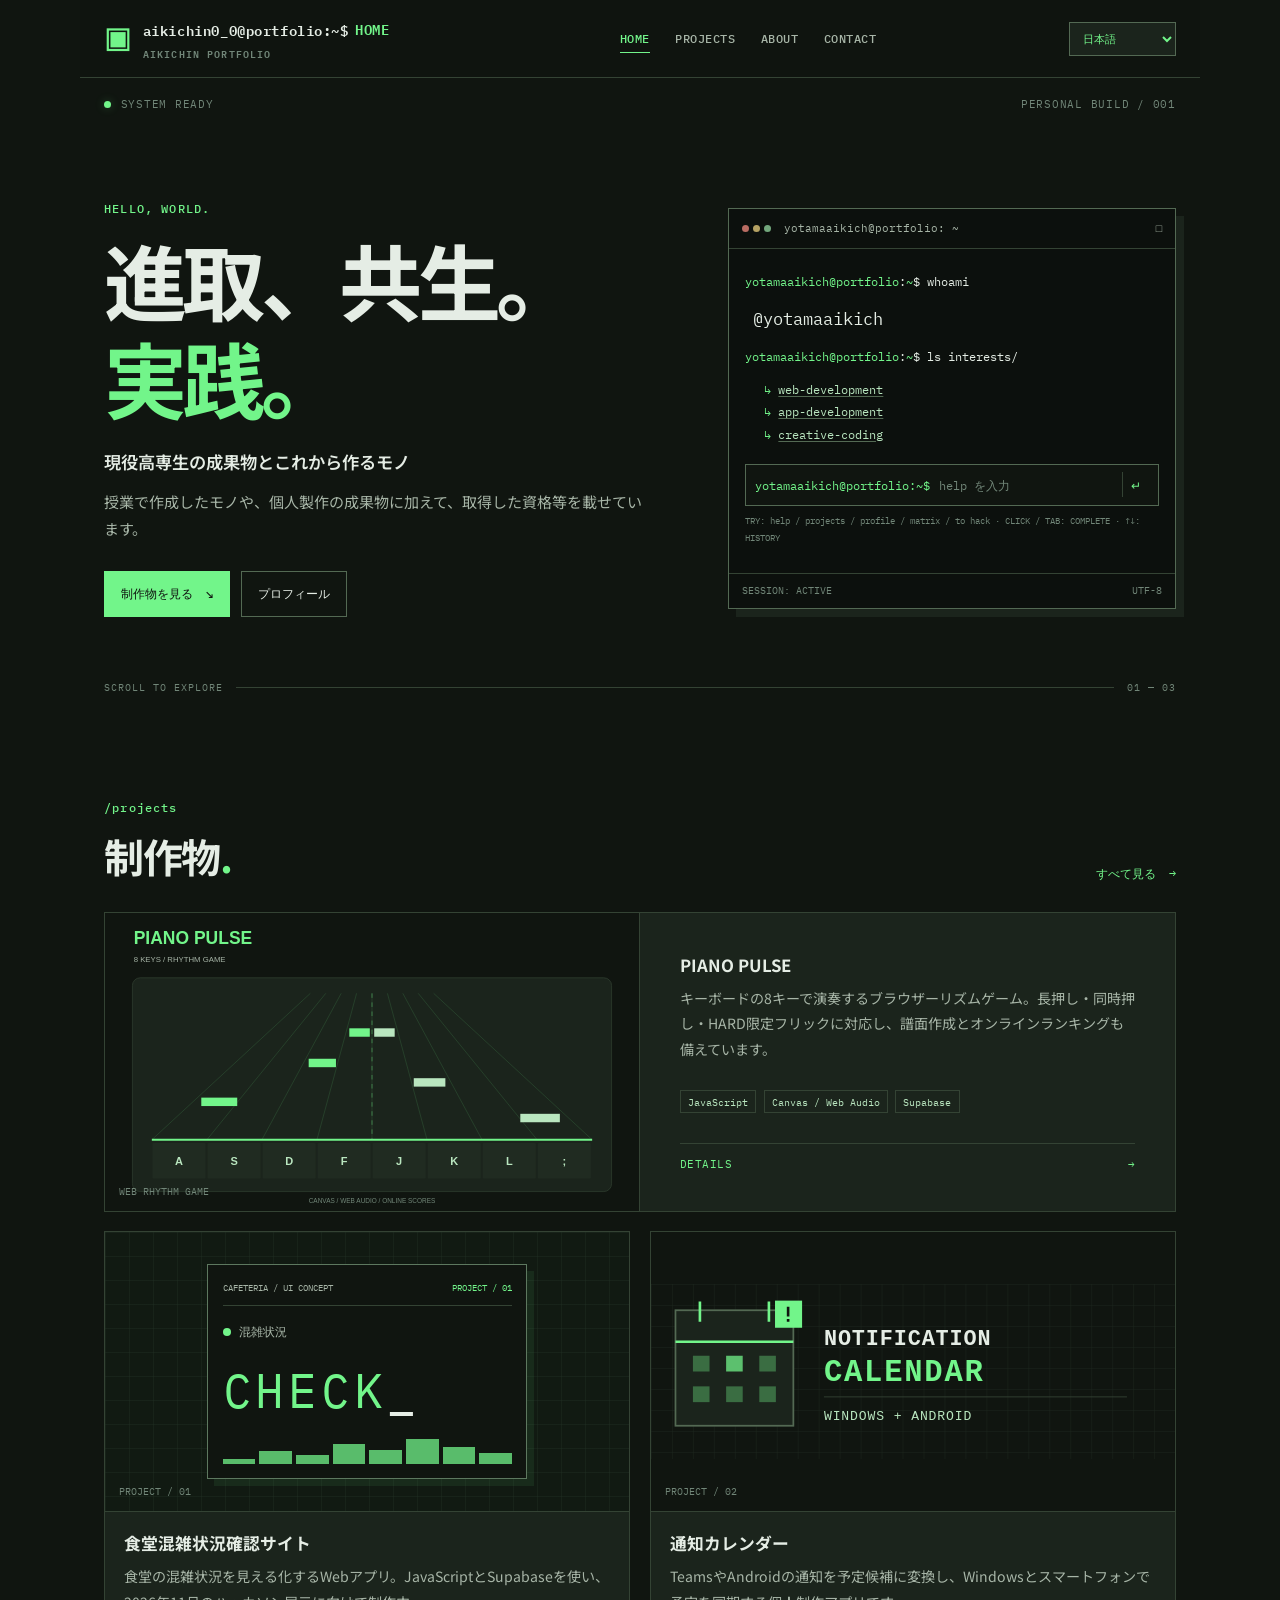
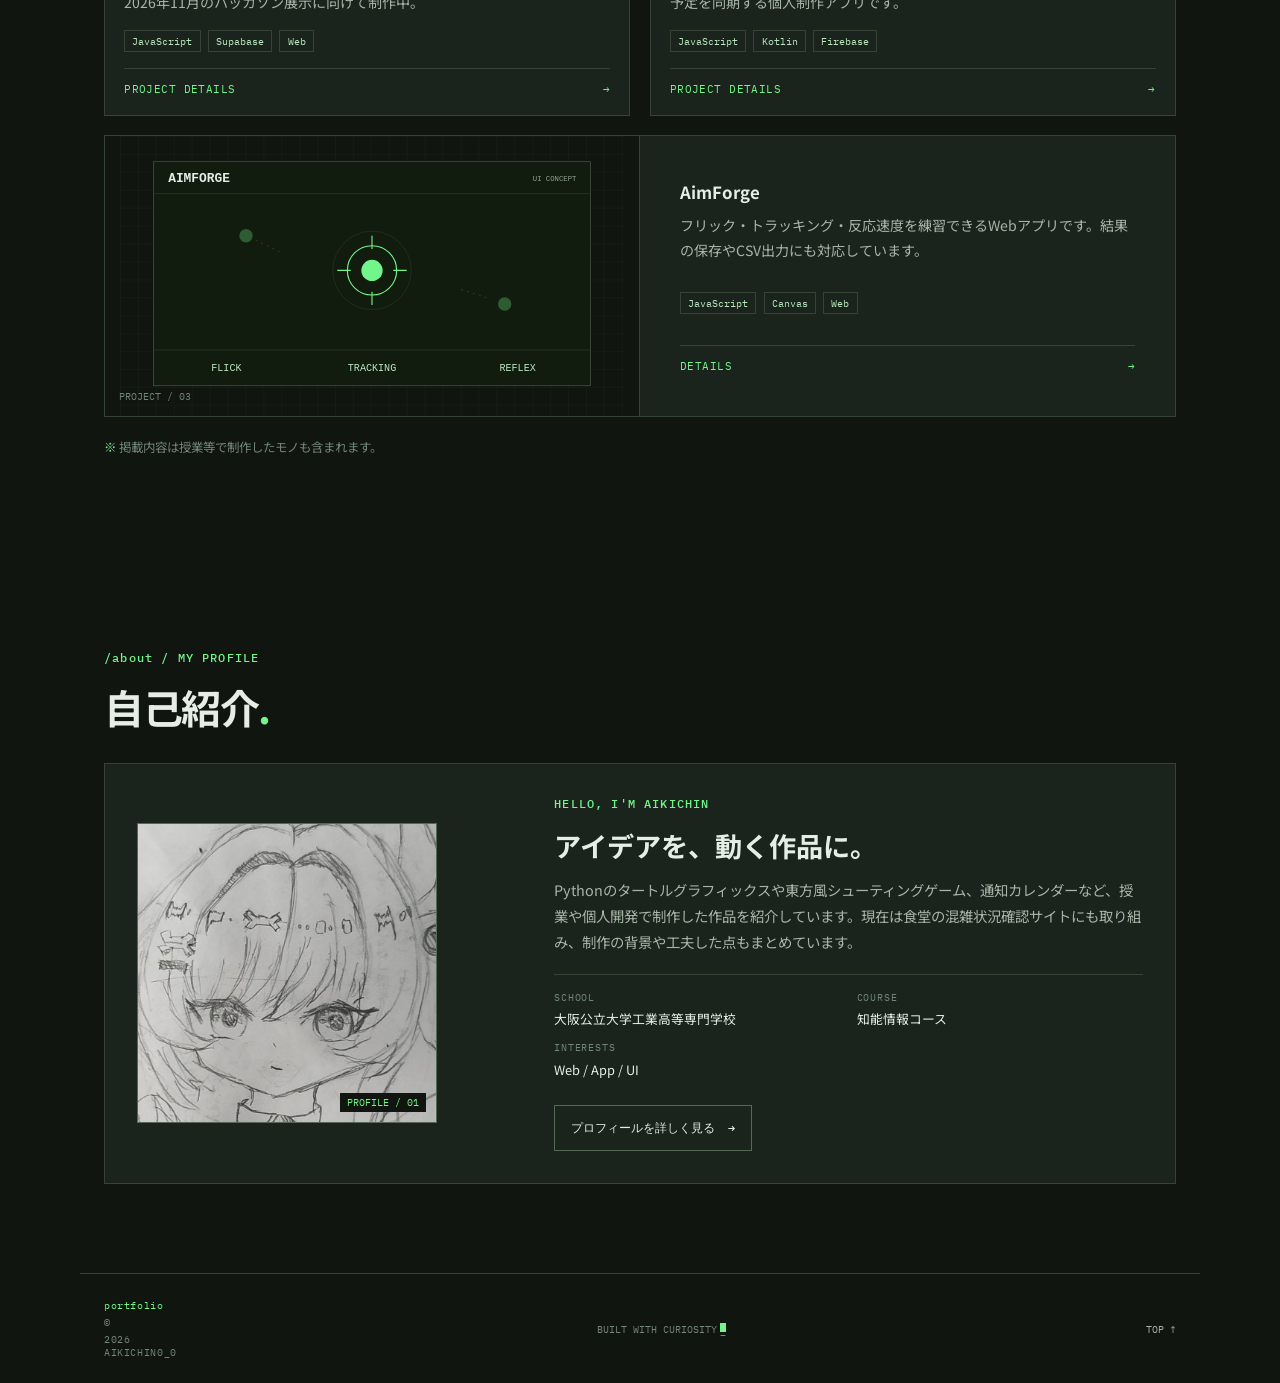
==== commit bbcbfc20: "Match PIANO PULSE artwork to green portfolio palette and clarify rhythm game" ====
--- a/index.html
+++ b/index.html
@@ -6,8 +6,8 @@
   <meta name="theme-color" content="#101510">
   <meta name="description" content="あいきちんのポートフォリオ。Webサイトやアプリの制作物、プロフィール、これまでの活動を紹介します。">
   <title>HOME — AIKICHIN PORTFOLIO</title>
-  <link rel="stylesheet" href="style.css?v=20261025-piano-pulse">
-  <script src="script.js?v=20261025-piano-pulse" defer></script>
+  <link rel="stylesheet" href="style.css?v=20261025-piano-green">
+  <script src="script.js?v=20261025-piano-green" defer></script>
 </head>
 <body>
   <div class="startup-screen" id="startup-screen" aria-label="Windows startup animation" data-no-translate>
@@ -102,10 +102,10 @@
       <div class="project-grid">
         <article class="project-card featured-project" id="project-piano-pulse">
           <a class="project-visual visual-piano-pulse" href="project-piano-pulse.html" aria-label="PIANO PULSEの詳細">
-            <img class="piano-pulse-art" src="images/piano-pulse.svg" alt="8レーンとピアノ鍵盤を描いたPIANO PULSEの画面イメージ">
+            <img class="piano-pulse-art" src="images/piano-pulse.svg?v=green-2" alt="8レーンとピアノ鍵盤を描いたPIANO PULSEの画面イメージ">
             <span class="visual-index">WEB RHYTHM GAME</span>
           </a>
-          <div class="project-card-body"><div class="card-title-row"><h3>PIANO PULSE</h3></div><p>キーボードの8キーで演奏するブラウザー音楽ゲーム。長押し・同時押し・HARD限定フリックに対応し、譜面作成とオンラインランキングも備えています。</p><div class="tag-row"><span>JavaScript</span><span>Canvas / Web Audio</span><span>Supabase</span></div><a class="card-more" href="project-piano-pulse.html">DETAILS <span aria-hidden="true">→</span></a></div>
+          <div class="project-card-body"><div class="card-title-row"><h3>PIANO PULSE</h3></div><p>キーボードの8キーで演奏するブラウザーリズムゲーム。長押し・同時押し・HARD限定フリックに対応し、譜面作成とオンラインランキングも備えています。</p><div class="tag-row"><span>JavaScript</span><span>Canvas / Web Audio</span><span>Supabase</span></div><a class="card-more" href="project-piano-pulse.html">DETAILS <span aria-hidden="true">→</span></a></div>
         </article>
 
         <article class="project-card" id="project-cafeteria">
--- a/style.css
+++ b/style.css
@@ -404,4 +404,4 @@
 .language-switch:focus-visible { outline: 2px solid var(--green); outline-offset: 3px; }
 
 
-.visual-piano-pulse{padding:0;background:#f4f3ee}.piano-pulse-art{display:block;width:100%;height:100%;position:absolute;inset:0;object-fit:contain}
+.visual-piano-pulse{padding:0;background:var(--bg)}.piano-pulse-art{display:block;width:100%;height:100%;position:absolute;inset:0;object-fit:contain}
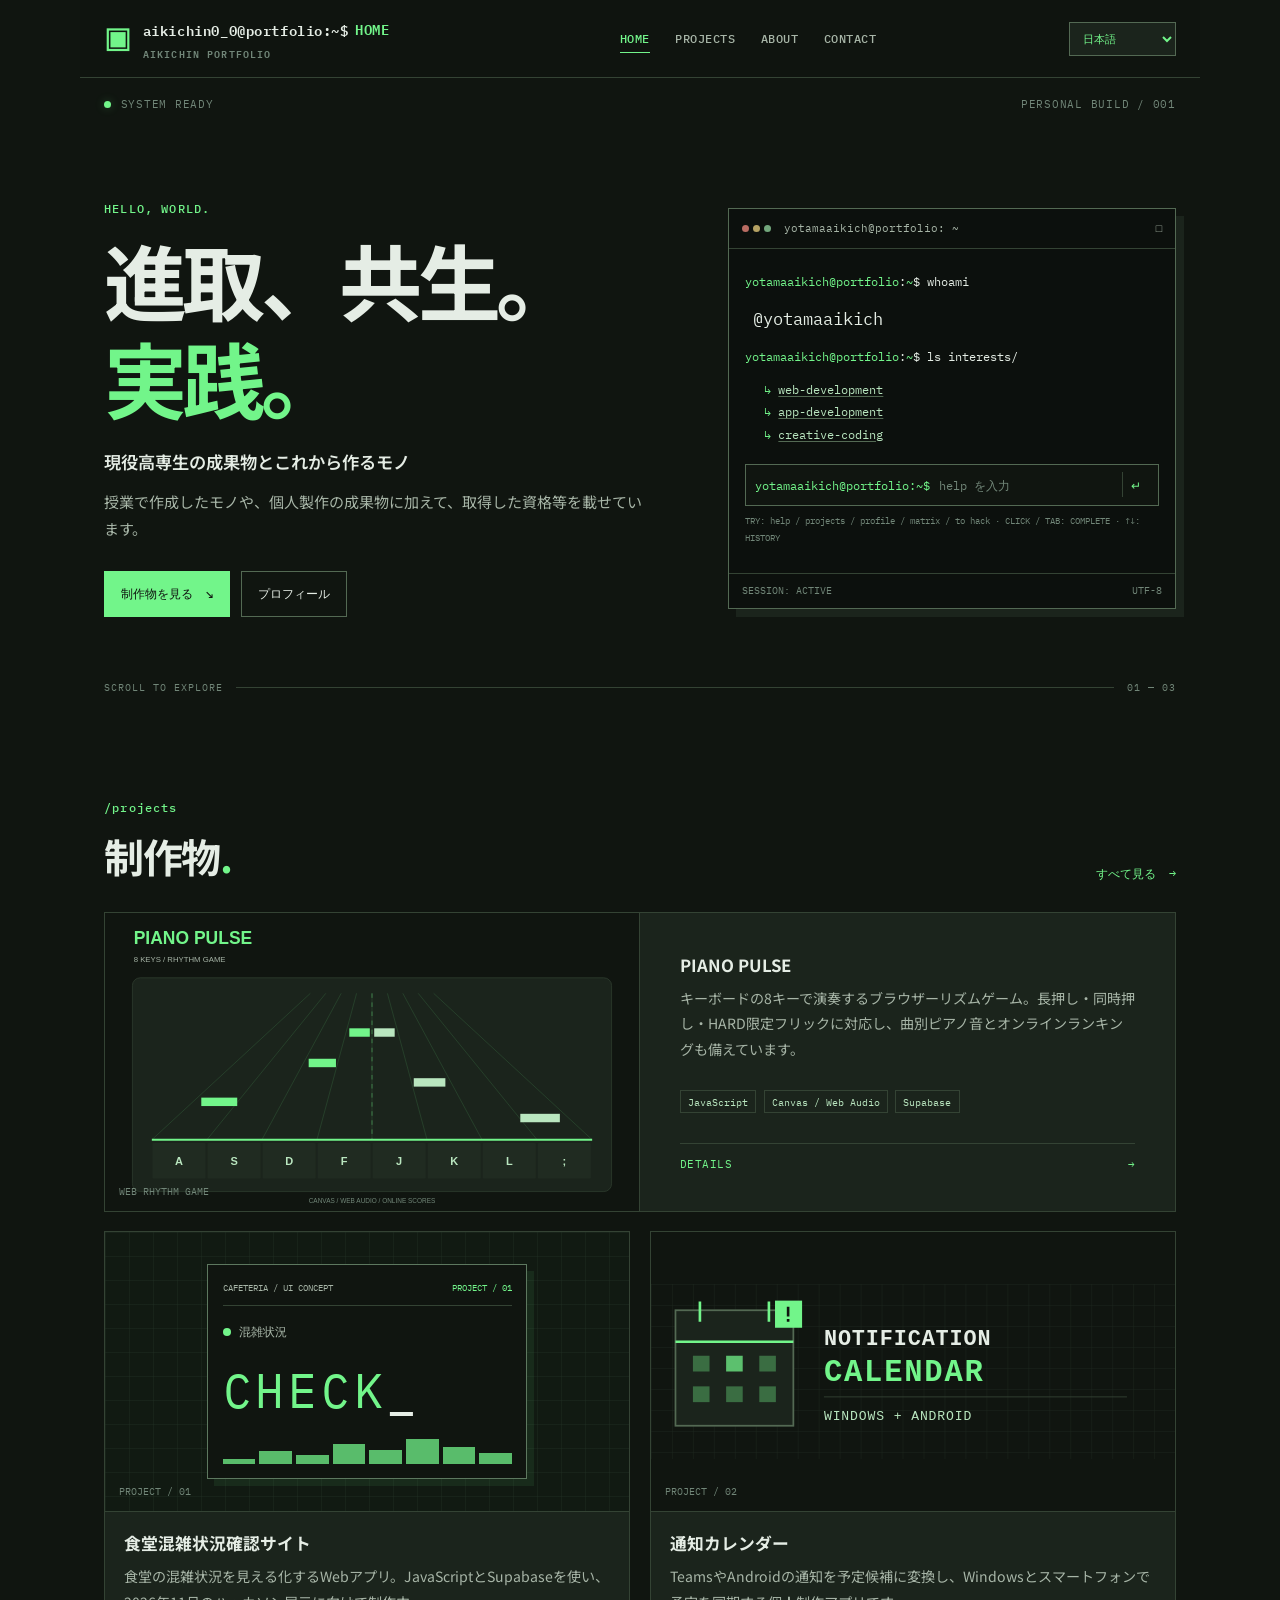
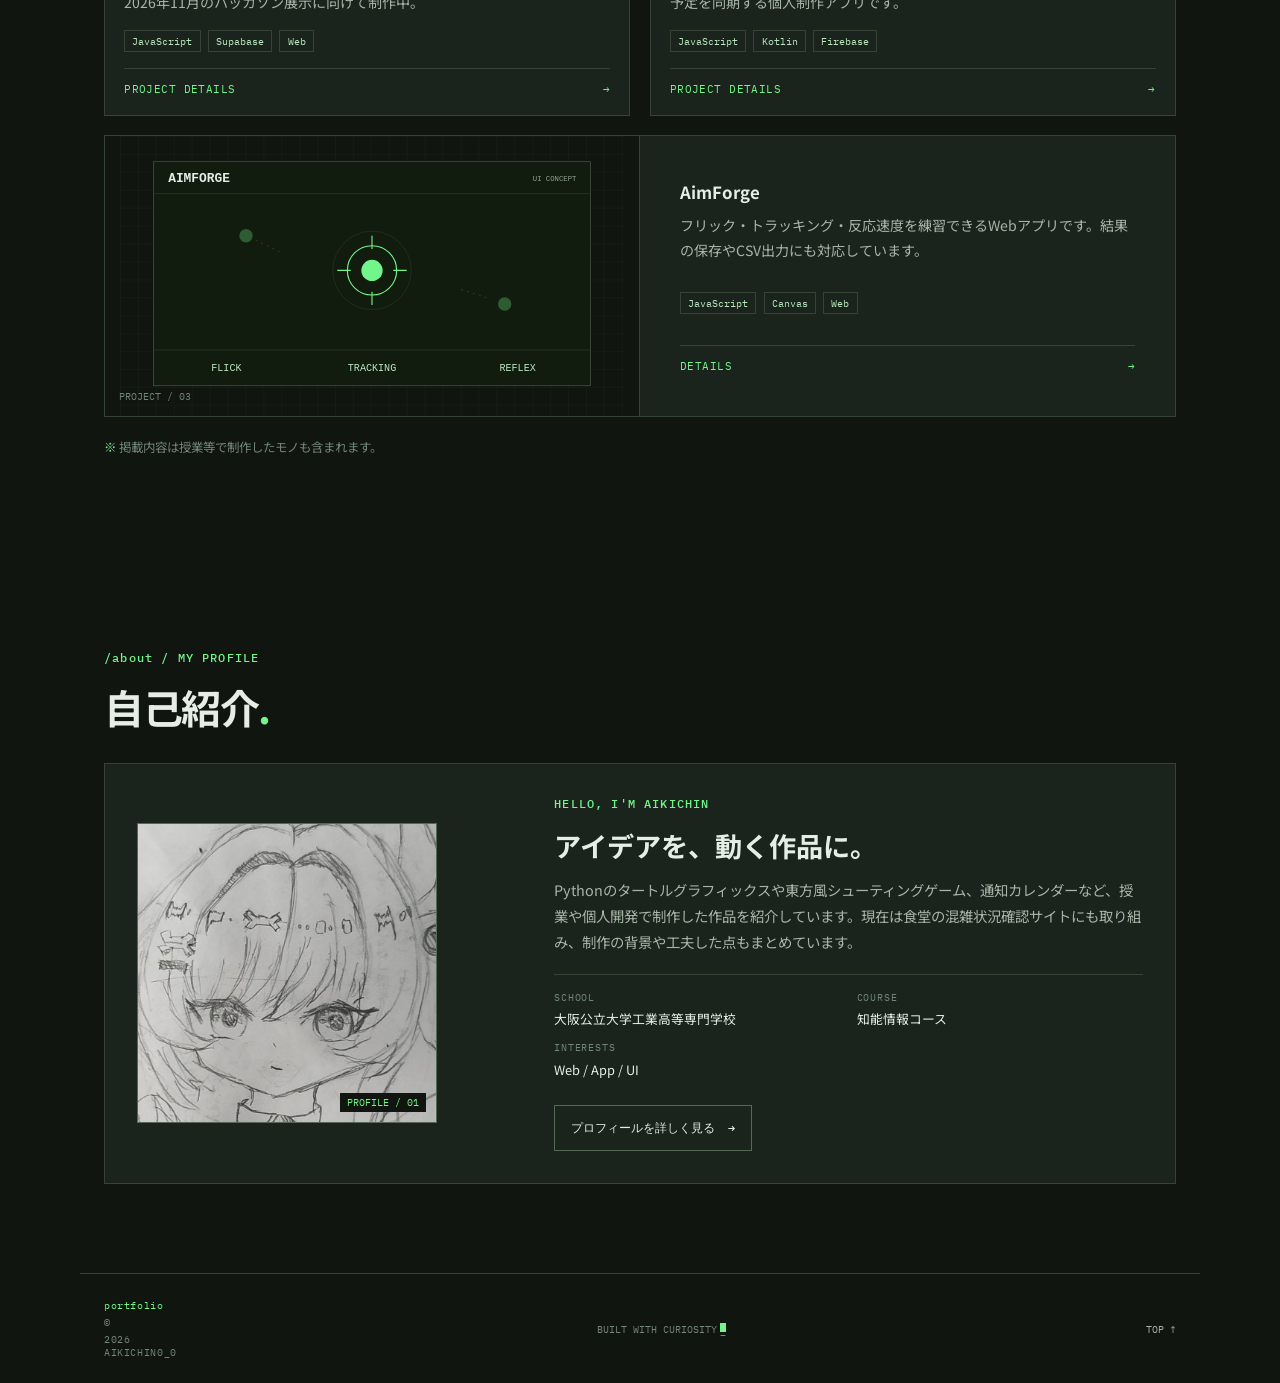
==== commit 9bdf1f8b: "Reflect per-track piano audio and removal of chart editor" ====
--- a/index.html
+++ b/index.html
@@ -6,8 +6,8 @@
   <meta name="theme-color" content="#101510">
   <meta name="description" content="あいきちんのポートフォリオ。Webサイトやアプリの制作物、プロフィール、これまでの活動を紹介します。">
   <title>HOME — AIKICHIN PORTFOLIO</title>
-  <link rel="stylesheet" href="style.css?v=20261025-piano-green">
-  <script src="script.js?v=20261025-piano-green" defer></script>
+  <link rel="stylesheet" href="style.css?v=20261025-piano-melody">
+  <script src="script.js?v=20261025-piano-melody" defer></script>
 </head>
 <body>
   <div class="startup-screen" id="startup-screen" aria-label="Windows startup animation" data-no-translate>
@@ -105,7 +105,7 @@
             <img class="piano-pulse-art" src="images/piano-pulse.svg?v=green-2" alt="8レーンとピアノ鍵盤を描いたPIANO PULSEの画面イメージ">
             <span class="visual-index">WEB RHYTHM GAME</span>
           </a>
-          <div class="project-card-body"><div class="card-title-row"><h3>PIANO PULSE</h3></div><p>キーボードの8キーで演奏するブラウザーリズムゲーム。長押し・同時押し・HARD限定フリックに対応し、譜面作成とオンラインランキングも備えています。</p><div class="tag-row"><span>JavaScript</span><span>Canvas / Web Audio</span><span>Supabase</span></div><a class="card-more" href="project-piano-pulse.html">DETAILS <span aria-hidden="true">→</span></a></div>
+          <div class="project-card-body"><div class="card-title-row"><h3>PIANO PULSE</h3></div><p>キーボードの8キーで演奏するブラウザーリズムゲーム。長押し・同時押し・HARD限定フリックに対応し、曲別ピアノ音とオンラインランキングも備えています。</p><div class="tag-row"><span>JavaScript</span><span>Canvas / Web Audio</span><span>Supabase</span></div><a class="card-more" href="project-piano-pulse.html">DETAILS <span aria-hidden="true">→</span></a></div>
         </article>
 
         <article class="project-card" id="project-cafeteria">
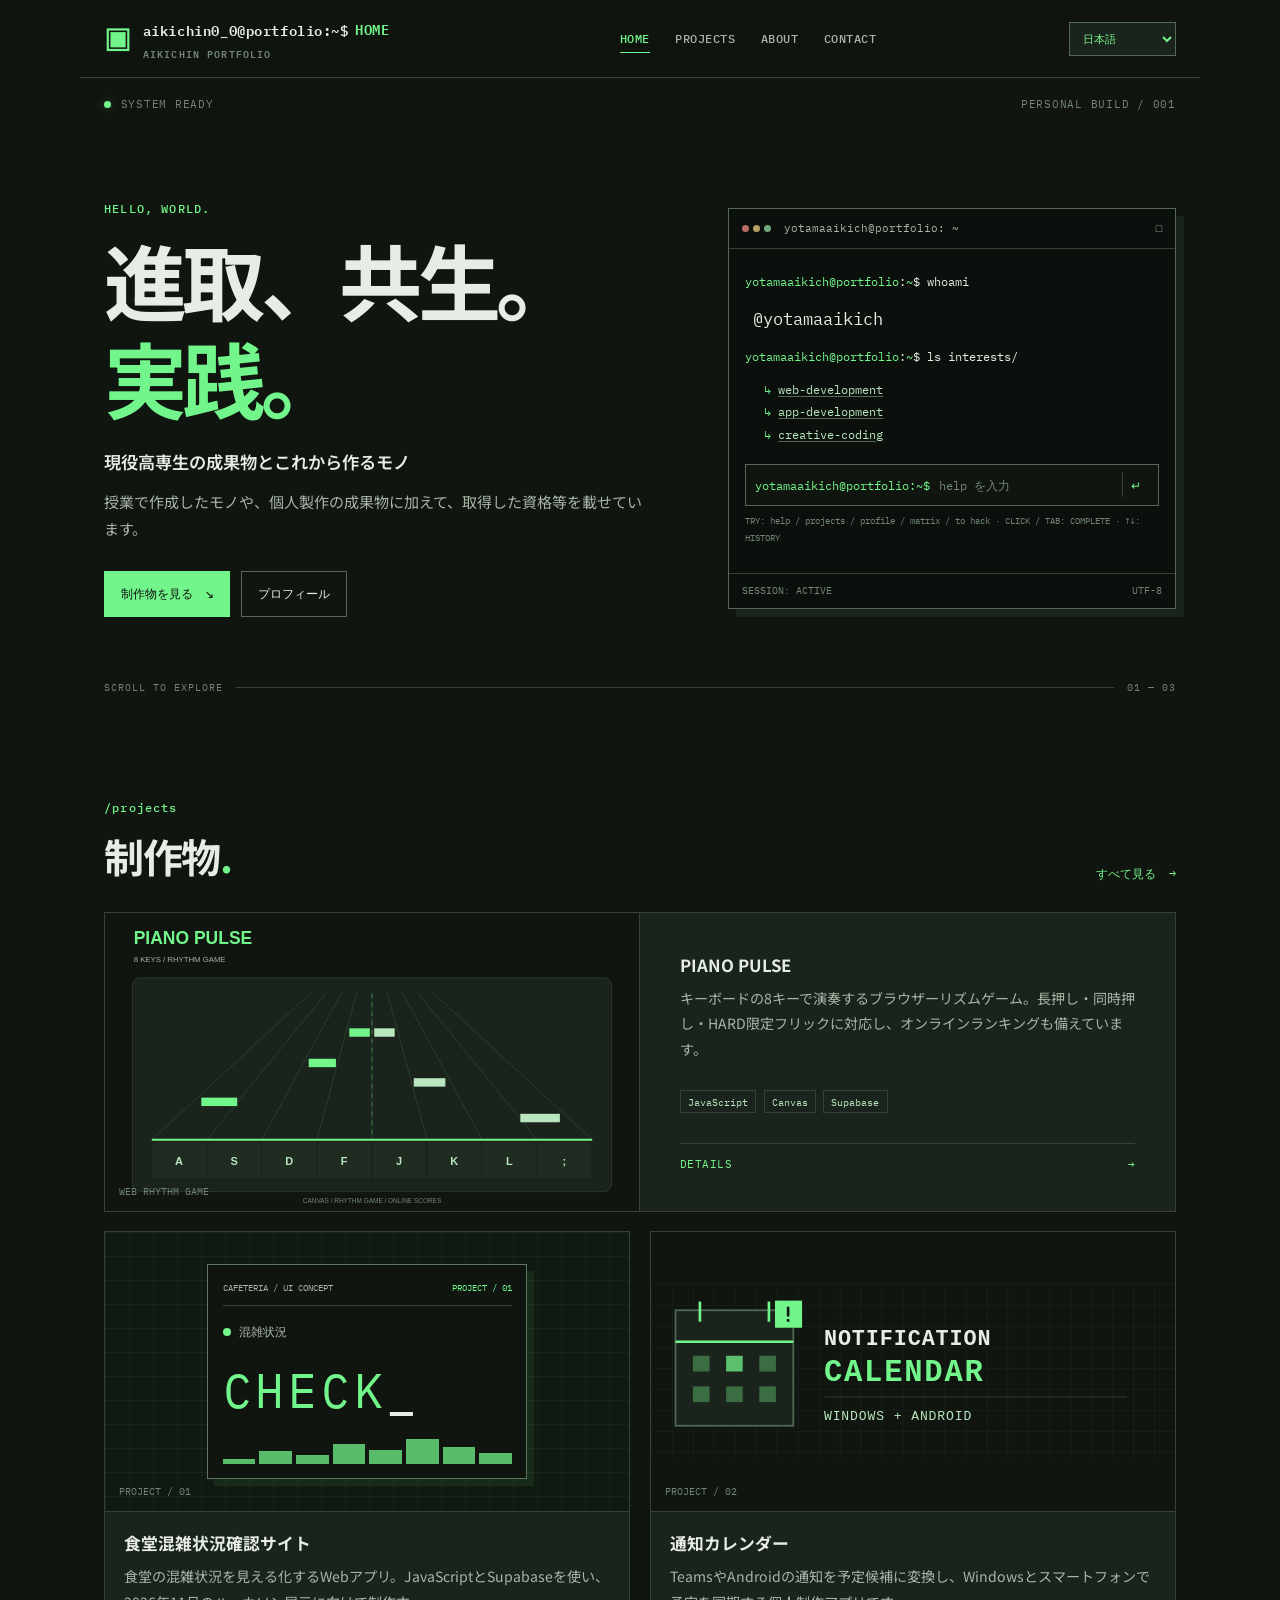
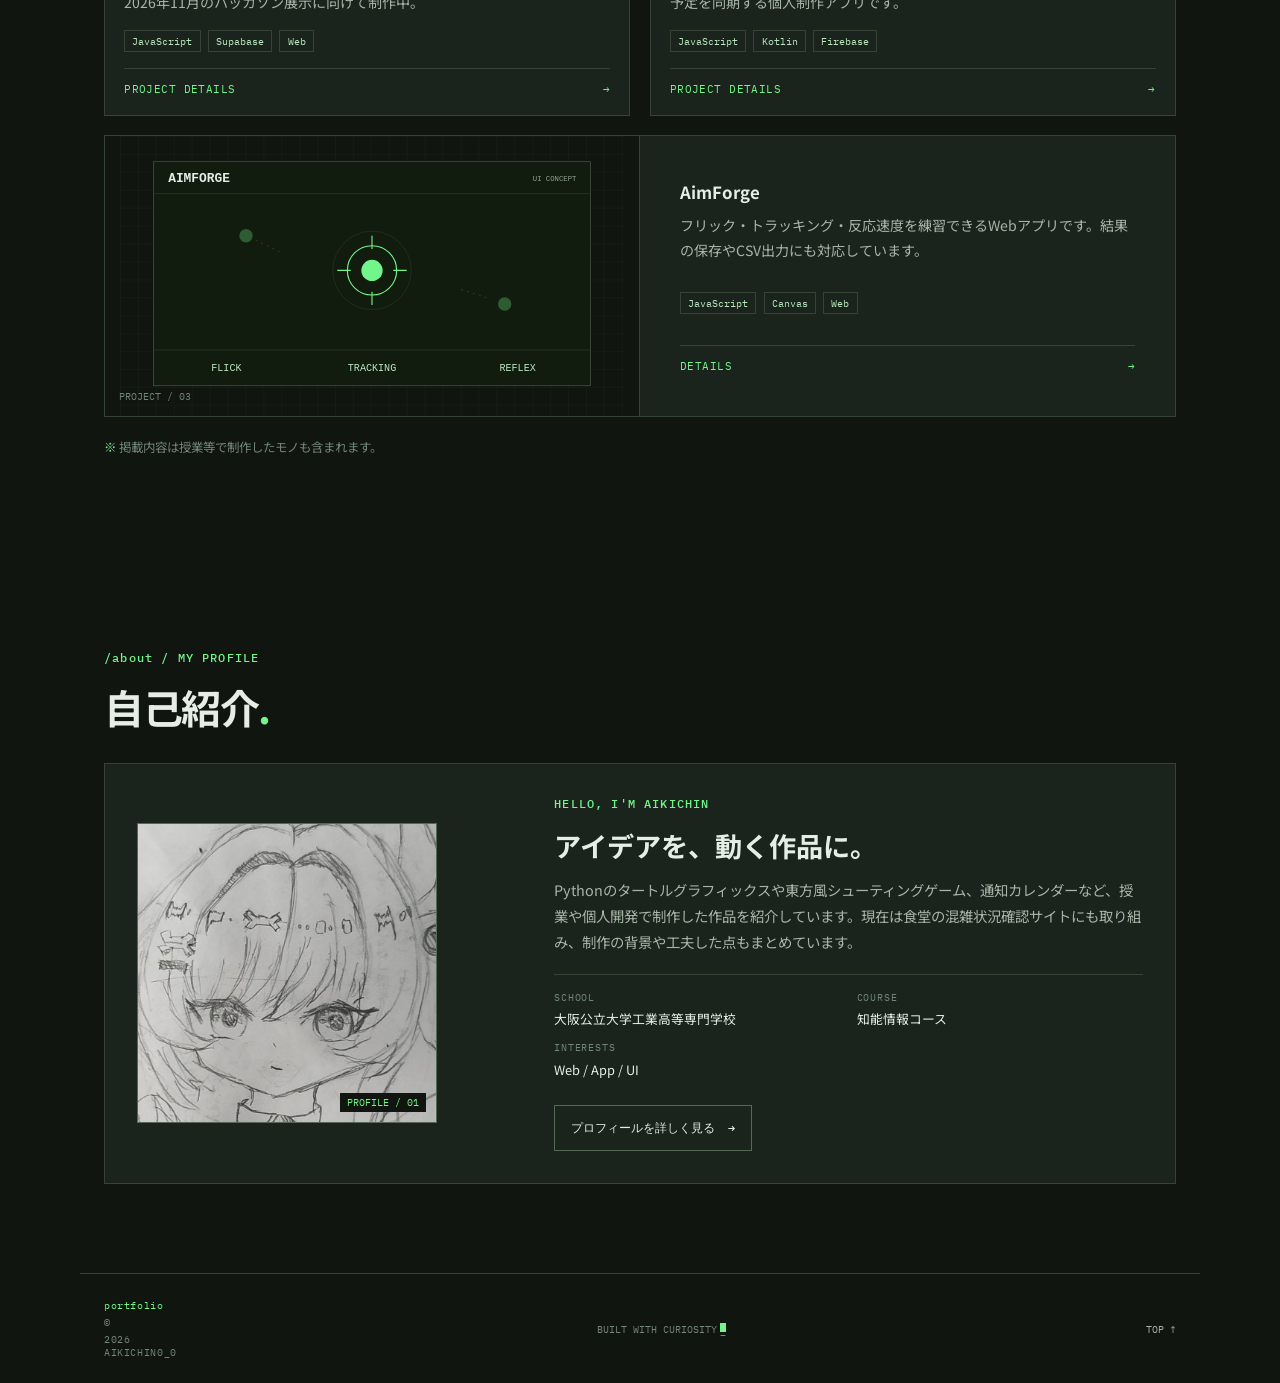
==== commit c76b0056: "Remove piano synthesis claims from rhythm-game project description" ====
--- a/index.html
+++ b/index.html
@@ -6,8 +6,8 @@
   <meta name="theme-color" content="#101510">
   <meta name="description" content="あいきちんのポートフォリオ。Webサイトやアプリの制作物、プロフィール、これまでの活動を紹介します。">
   <title>HOME — AIKICHIN PORTFOLIO</title>
-  <link rel="stylesheet" href="style.css?v=20261025-piano-melody">
-  <script src="script.js?v=20261025-piano-melody" defer></script>
+  <link rel="stylesheet" href="style.css?v=20261026-music-only">
+  <script src="script.js?v=20261026-music-only" defer></script>
 </head>
 <body>
   <div class="startup-screen" id="startup-screen" aria-label="Windows startup animation" data-no-translate>
@@ -105,7 +105,7 @@
             <img class="piano-pulse-art" src="images/piano-pulse.svg?v=green-2" alt="8レーンとピアノ鍵盤を描いたPIANO PULSEの画面イメージ">
             <span class="visual-index">WEB RHYTHM GAME</span>
           </a>
-          <div class="project-card-body"><div class="card-title-row"><h3>PIANO PULSE</h3></div><p>キーボードの8キーで演奏するブラウザーリズムゲーム。長押し・同時押し・HARD限定フリックに対応し、曲別ピアノ音とオンラインランキングも備えています。</p><div class="tag-row"><span>JavaScript</span><span>Canvas / Web Audio</span><span>Supabase</span></div><a class="card-more" href="project-piano-pulse.html">DETAILS <span aria-hidden="true">→</span></a></div>
+          <div class="project-card-body"><div class="card-title-row"><h3>PIANO PULSE</h3></div><p>キーボードの8キーで演奏するブラウザーリズムゲーム。長押し・同時押し・HARD限定フリックに対応し、オンラインランキングも備えています。</p><div class="tag-row"><span>JavaScript</span><span>Canvas</span><span>Supabase</span></div><a class="card-more" href="project-piano-pulse.html">DETAILS <span aria-hidden="true">→</span></a></div>
         </article>
 
         <article class="project-card" id="project-cafeteria">
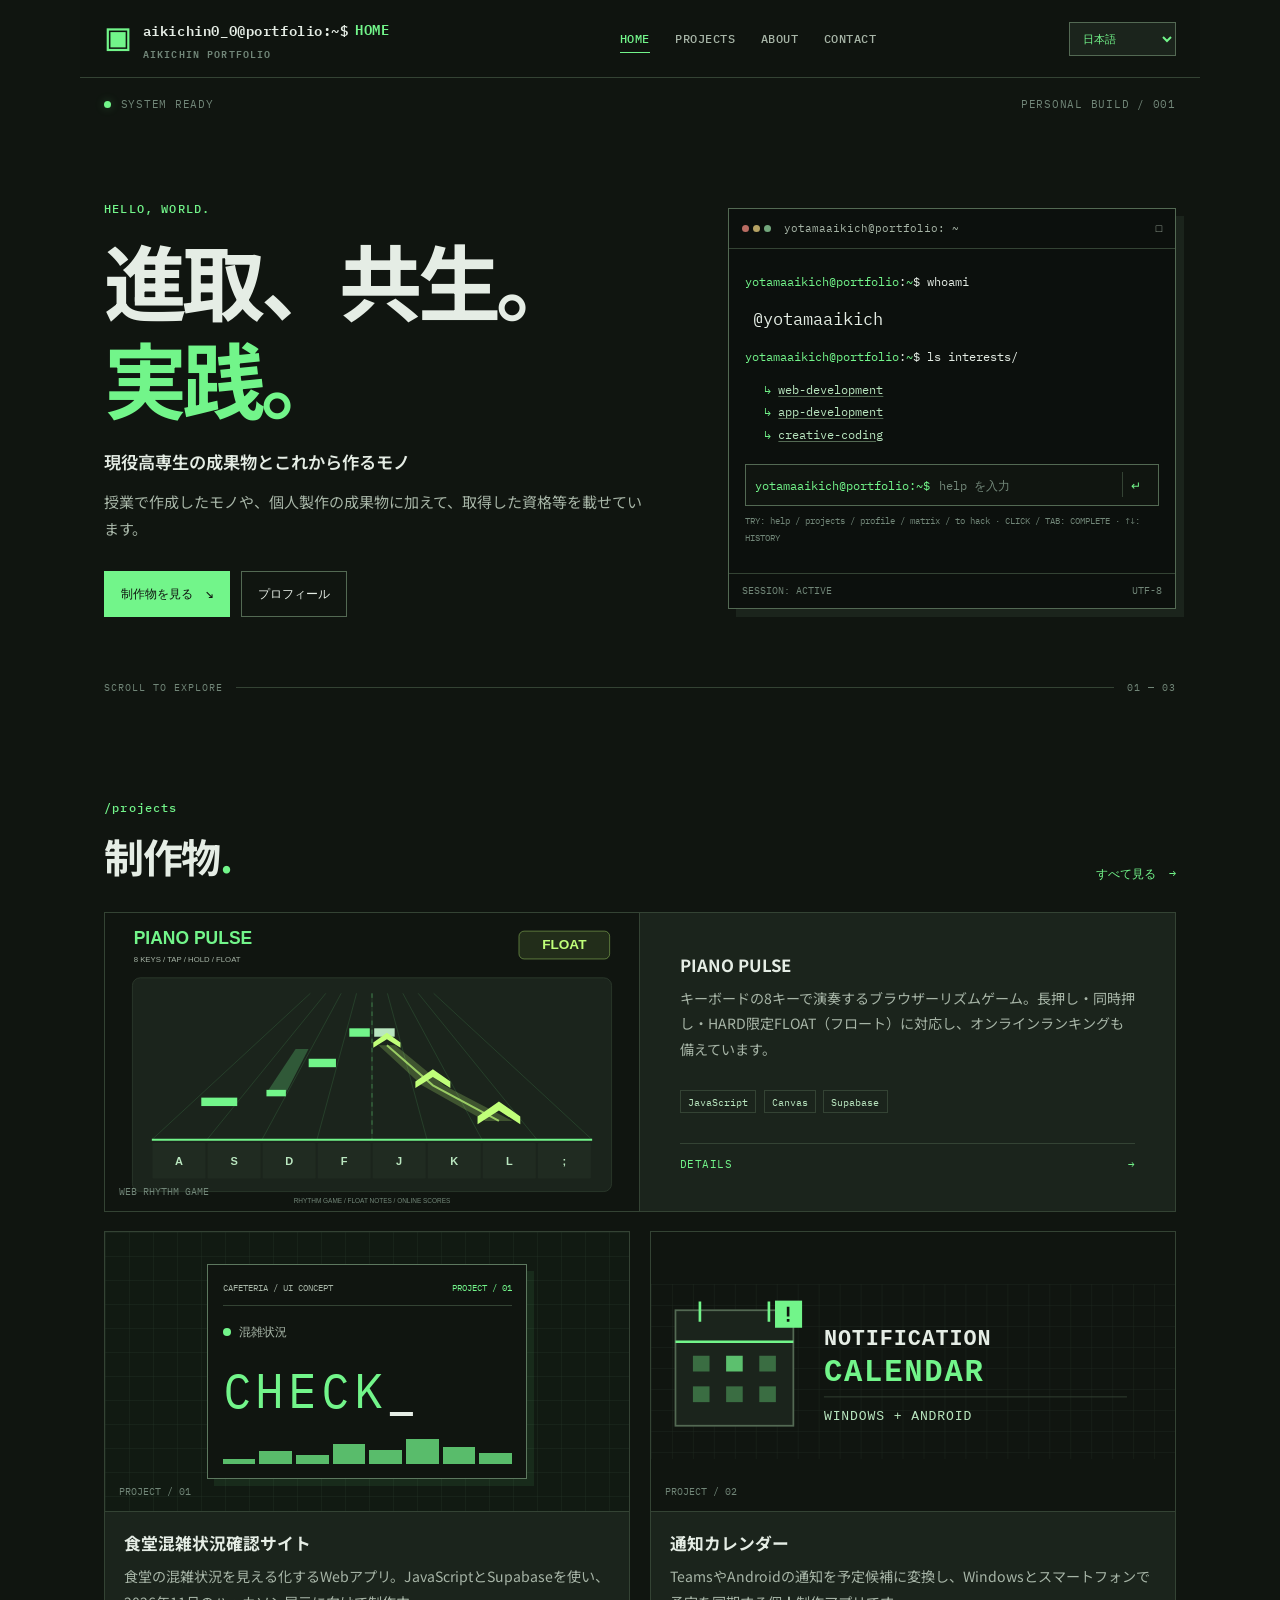
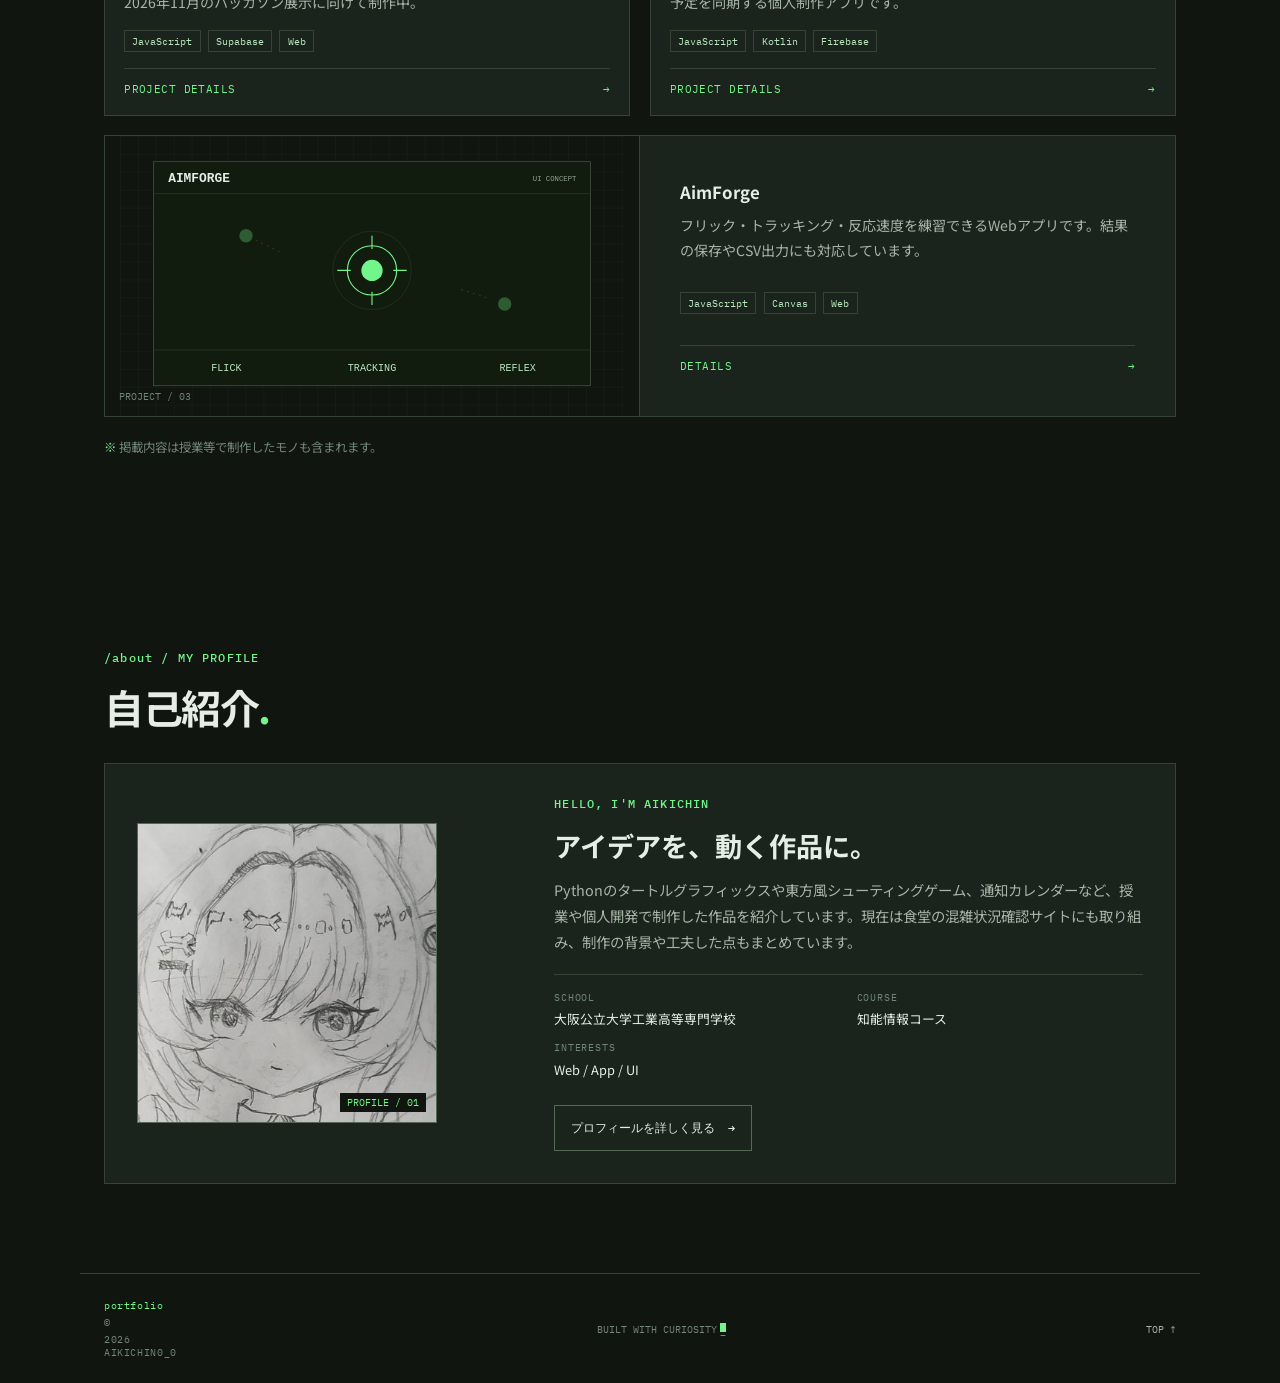
==== commit db65ecd6: "Update PIANO PULSE descriptions and green SVG artwork for FLOAT notes" ====
--- a/index.html
+++ b/index.html
@@ -6,8 +6,8 @@
   <meta name="theme-color" content="#101510">
   <meta name="description" content="あいきちんのポートフォリオ。Webサイトやアプリの制作物、プロフィール、これまでの活動を紹介します。">
   <title>HOME — AIKICHIN PORTFOLIO</title>
-  <link rel="stylesheet" href="style.css?v=20261026-music-only">
-  <script src="script.js?v=20261026-music-only" defer></script>
+  <link rel="stylesheet" href="style.css?v=20261027-float">
+  <script src="script.js?v=20261027-float" defer></script>
 </head>
 <body>
   <div class="startup-screen" id="startup-screen" aria-label="Windows startup animation" data-no-translate>
@@ -102,10 +102,10 @@
       <div class="project-grid">
         <article class="project-card featured-project" id="project-piano-pulse">
           <a class="project-visual visual-piano-pulse" href="project-piano-pulse.html" aria-label="PIANO PULSEの詳細">
-            <img class="piano-pulse-art" src="images/piano-pulse.svg?v=green-2" alt="8レーンとピアノ鍵盤を描いたPIANO PULSEの画面イメージ">
+            <img class="piano-pulse-art" src="images/piano-pulse.svg?v=float-1" alt="8レーン・長押し・黄緑色のFLOATノーツを描いたPIANO PULSEのSVGイメージ">
             <span class="visual-index">WEB RHYTHM GAME</span>
           </a>
-          <div class="project-card-body"><div class="card-title-row"><h3>PIANO PULSE</h3></div><p>キーボードの8キーで演奏するブラウザーリズムゲーム。長押し・同時押し・HARD限定フリックに対応し、オンラインランキングも備えています。</p><div class="tag-row"><span>JavaScript</span><span>Canvas</span><span>Supabase</span></div><a class="card-more" href="project-piano-pulse.html">DETAILS <span aria-hidden="true">→</span></a></div>
+          <div class="project-card-body"><div class="card-title-row"><h3>PIANO PULSE</h3></div><p>キーボードの8キーで演奏するブラウザーリズムゲーム。長押し・同時押し・HARD限定FLOAT（フロート）に対応し、オンラインランキングも備えています。</p><div class="tag-row"><span>JavaScript</span><span>Canvas</span><span>Supabase</span></div><a class="card-more" href="project-piano-pulse.html">DETAILS <span aria-hidden="true">→</span></a></div>
         </article>
 
         <article class="project-card" id="project-cafeteria">
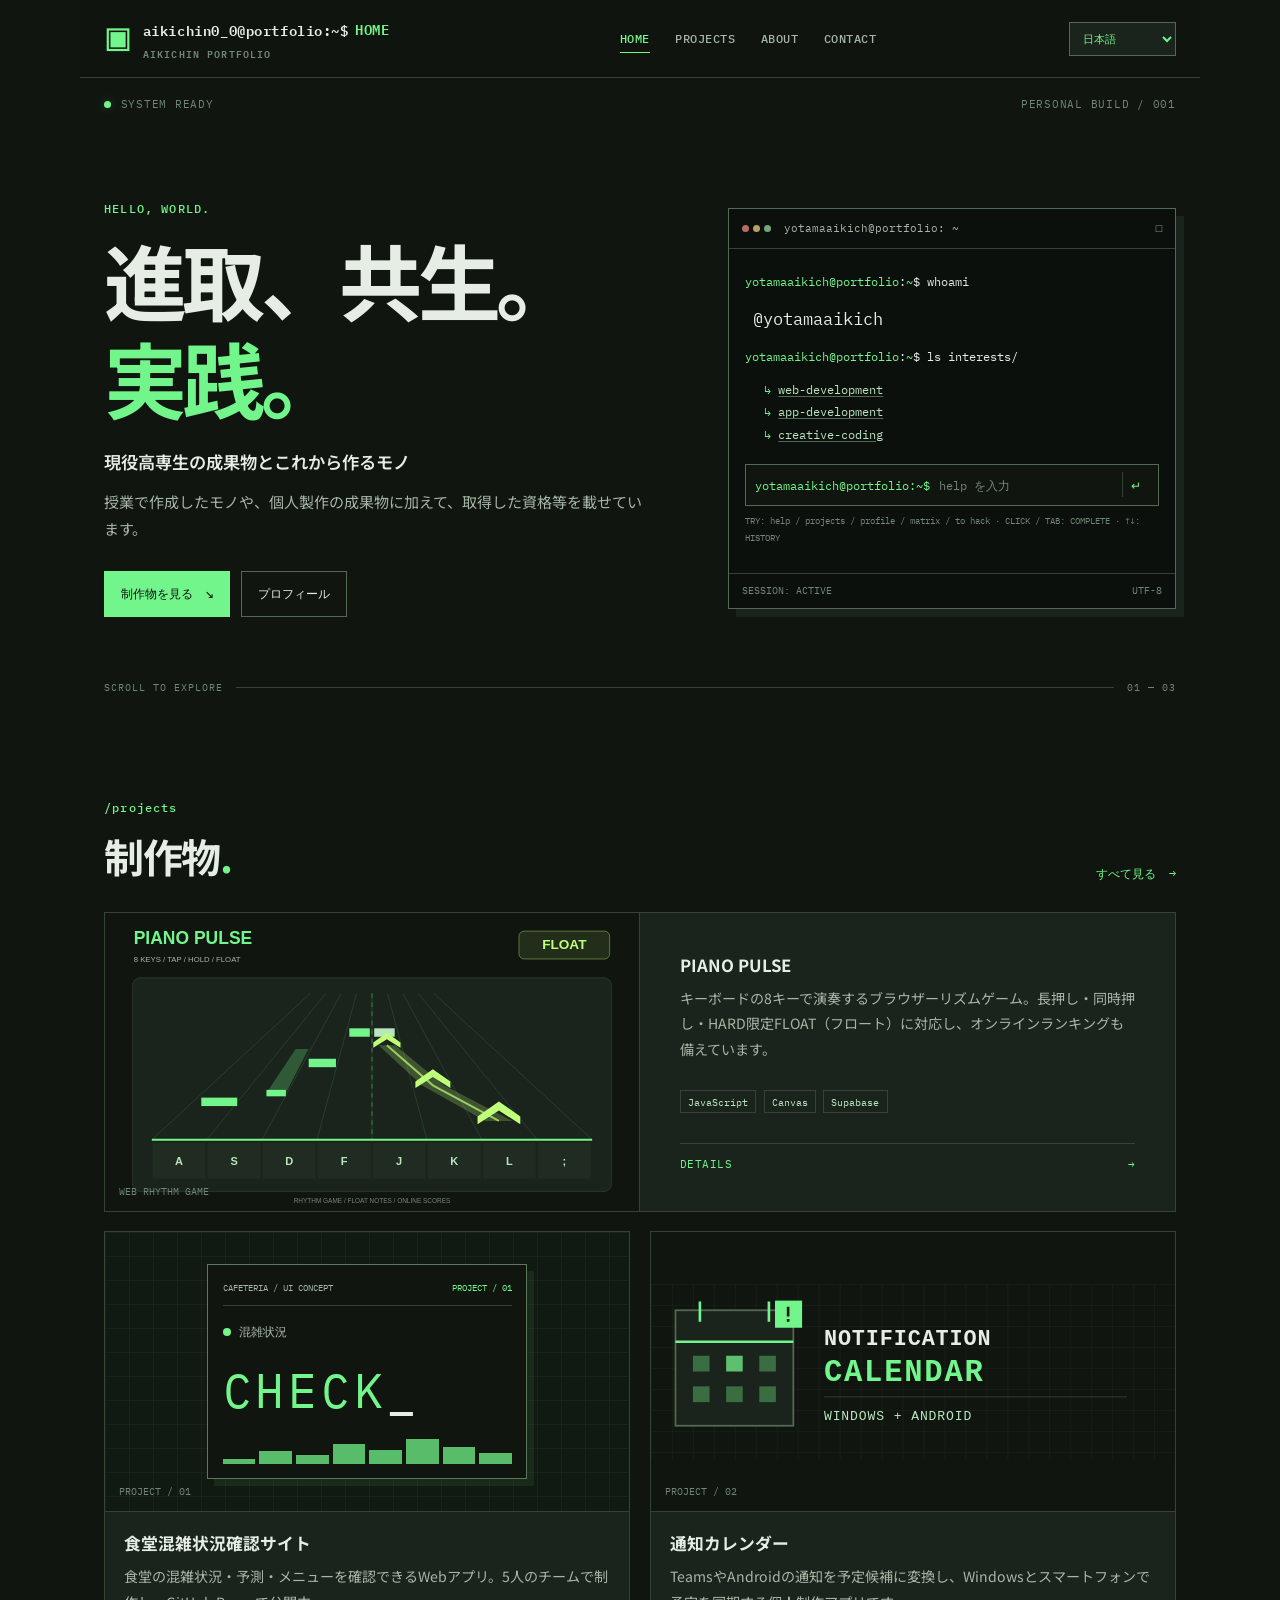
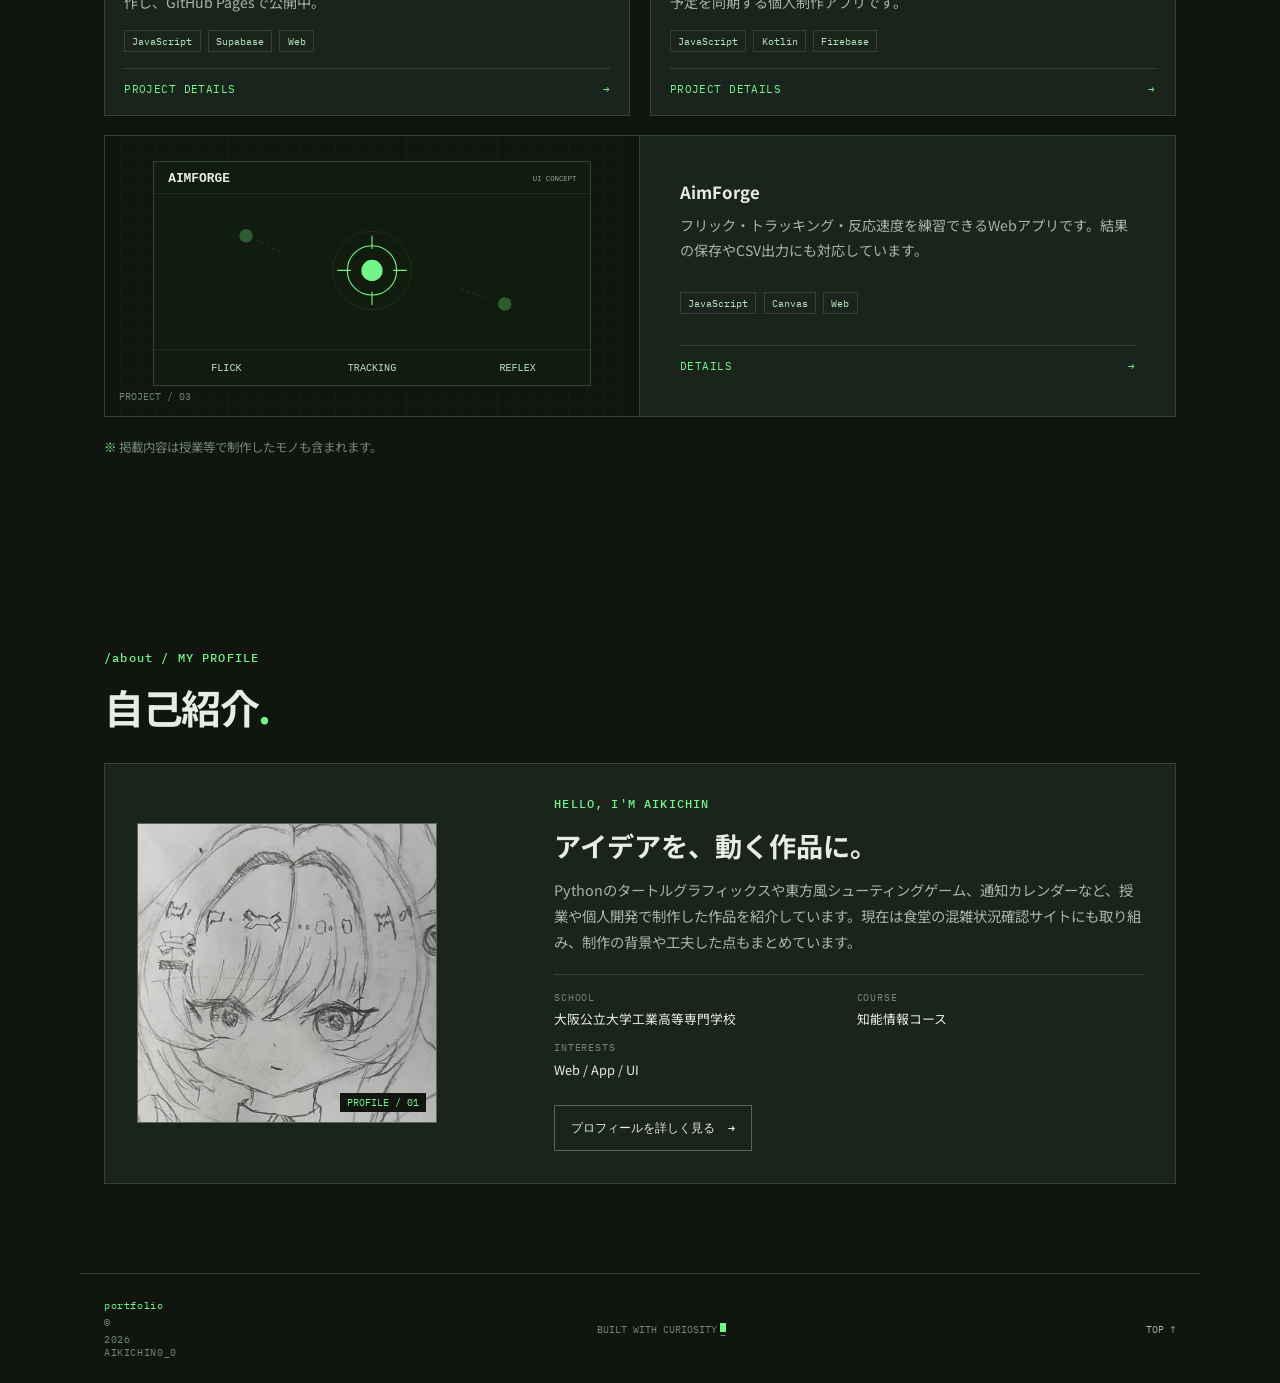
==== commit 1edfa250: "Update cafeteria portfolio entry for public release" ====
--- a/index.html
+++ b/index.html
@@ -7,7 +7,7 @@
   <meta name="description" content="あいきちんのポートフォリオ。Webサイトやアプリの制作物、プロフィール、これまでの活動を紹介します。">
   <title>HOME — AIKICHIN PORTFOLIO</title>
   <link rel="stylesheet" href="style.css?v=20261027-float">
-  <script src="script.js?v=20261027-float" defer></script>
+  <script src="script.js?v=20261027-cafeteria-live" defer></script>
 </head>
 <body>
   <div class="startup-screen" id="startup-screen" aria-label="Windows startup animation" data-no-translate>
@@ -120,7 +120,7 @@
           </a>
           <div class="project-card-body">
             <div class="card-title-row"><h3>食堂混雑状況確認サイト</h3></div>
-            <p>食堂の混雑状況を見える化するWebアプリ。JavaScriptとSupabaseを使い、2026年11月のハッカソン展示に向けて制作中。</p>
+            <p>食堂の混雑状況・予測・メニューを確認できるWebアプリ。5人のチームで制作し、GitHub Pagesで公開中。</p>
             <div class="tag-row"><span>JavaScript</span><span>Supabase</span><span>Web</span></div>
             <a class="card-more" href="project-cafeteria.html">PROJECT DETAILS <span aria-hidden="true">→</span></a>
           </div>
